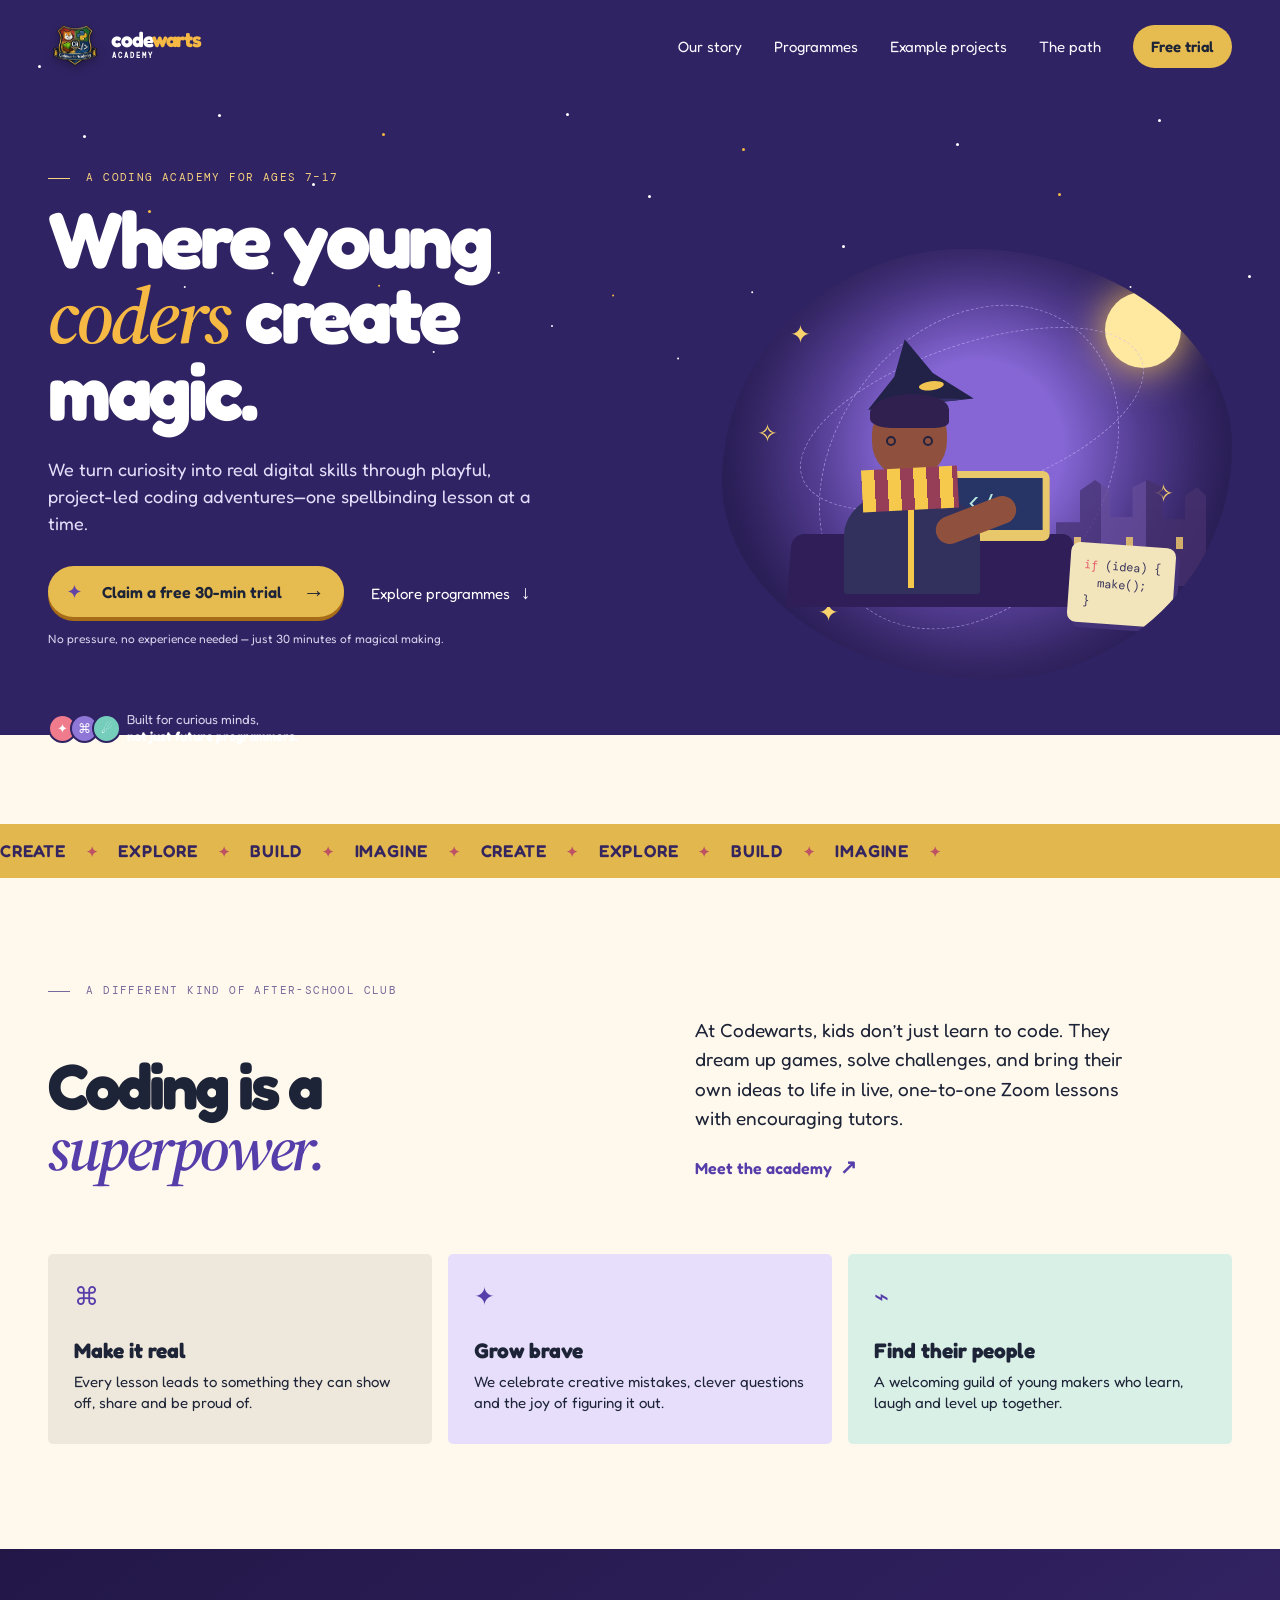
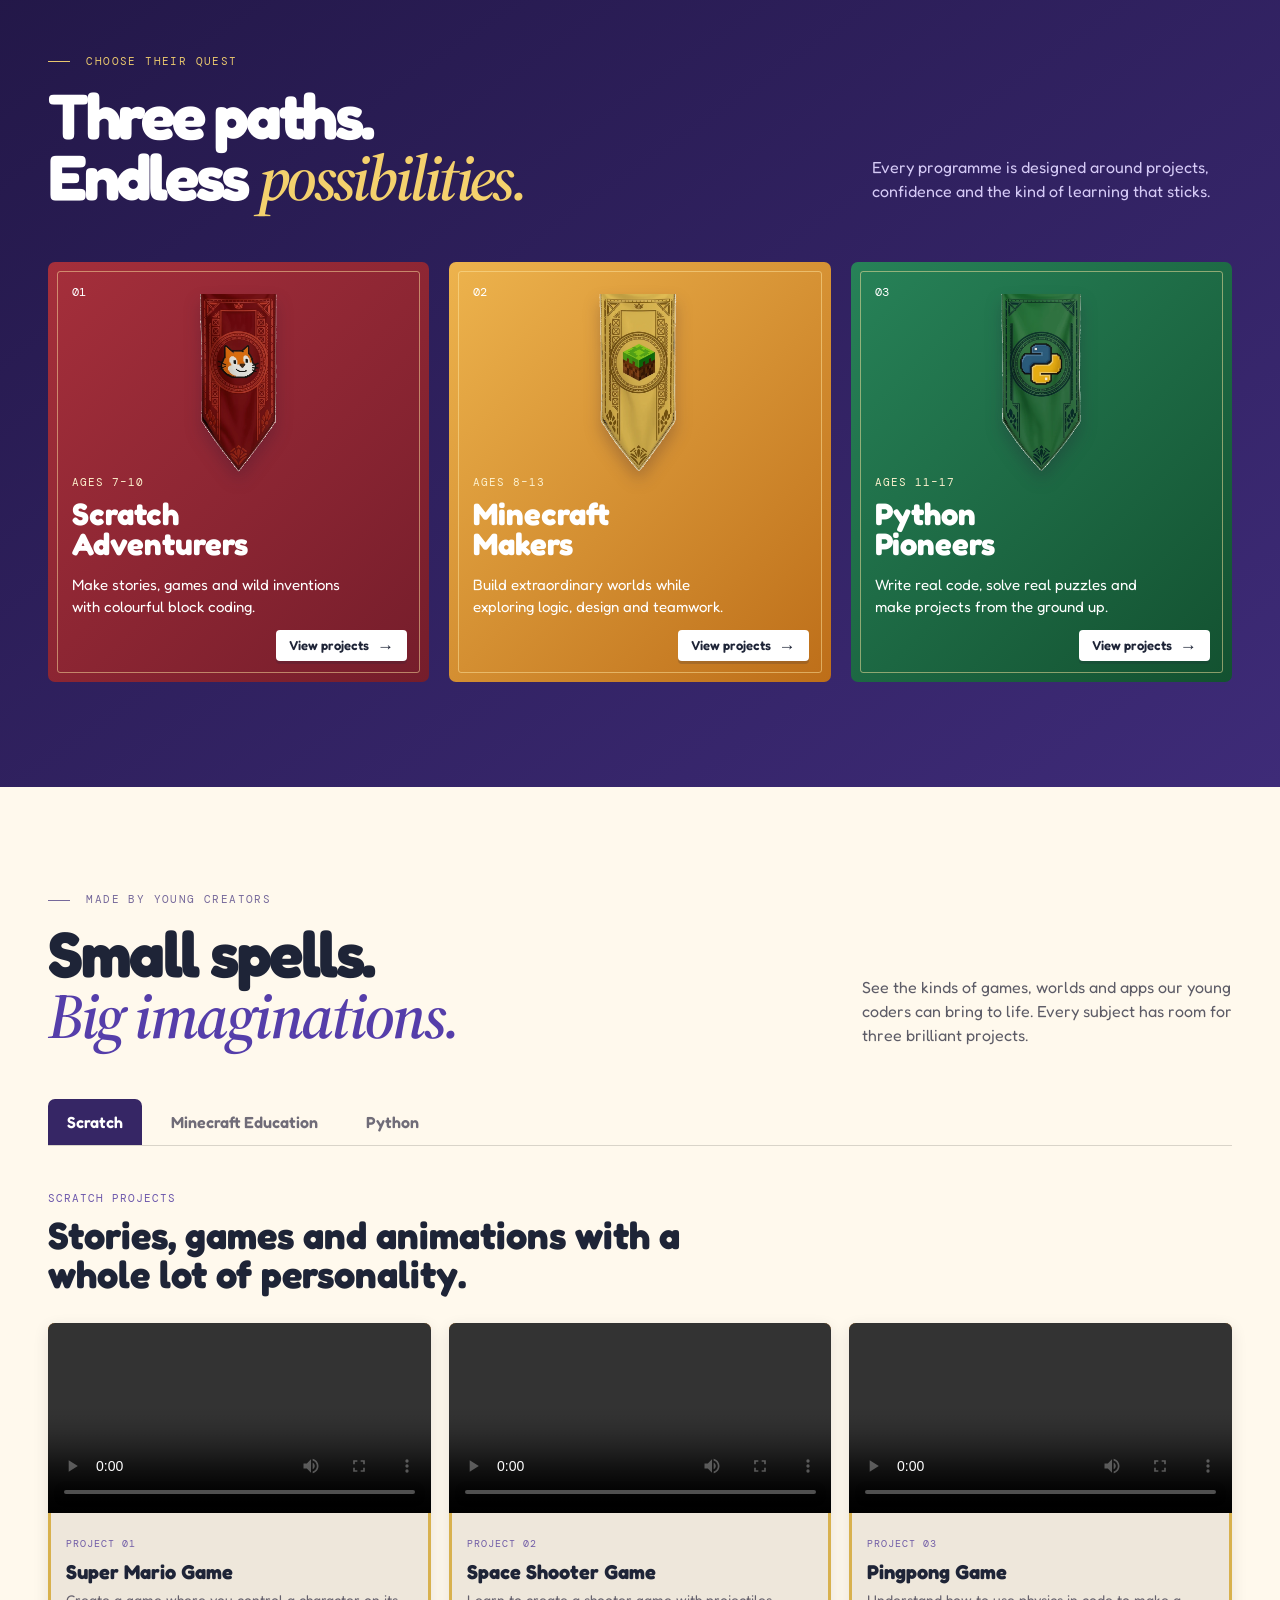
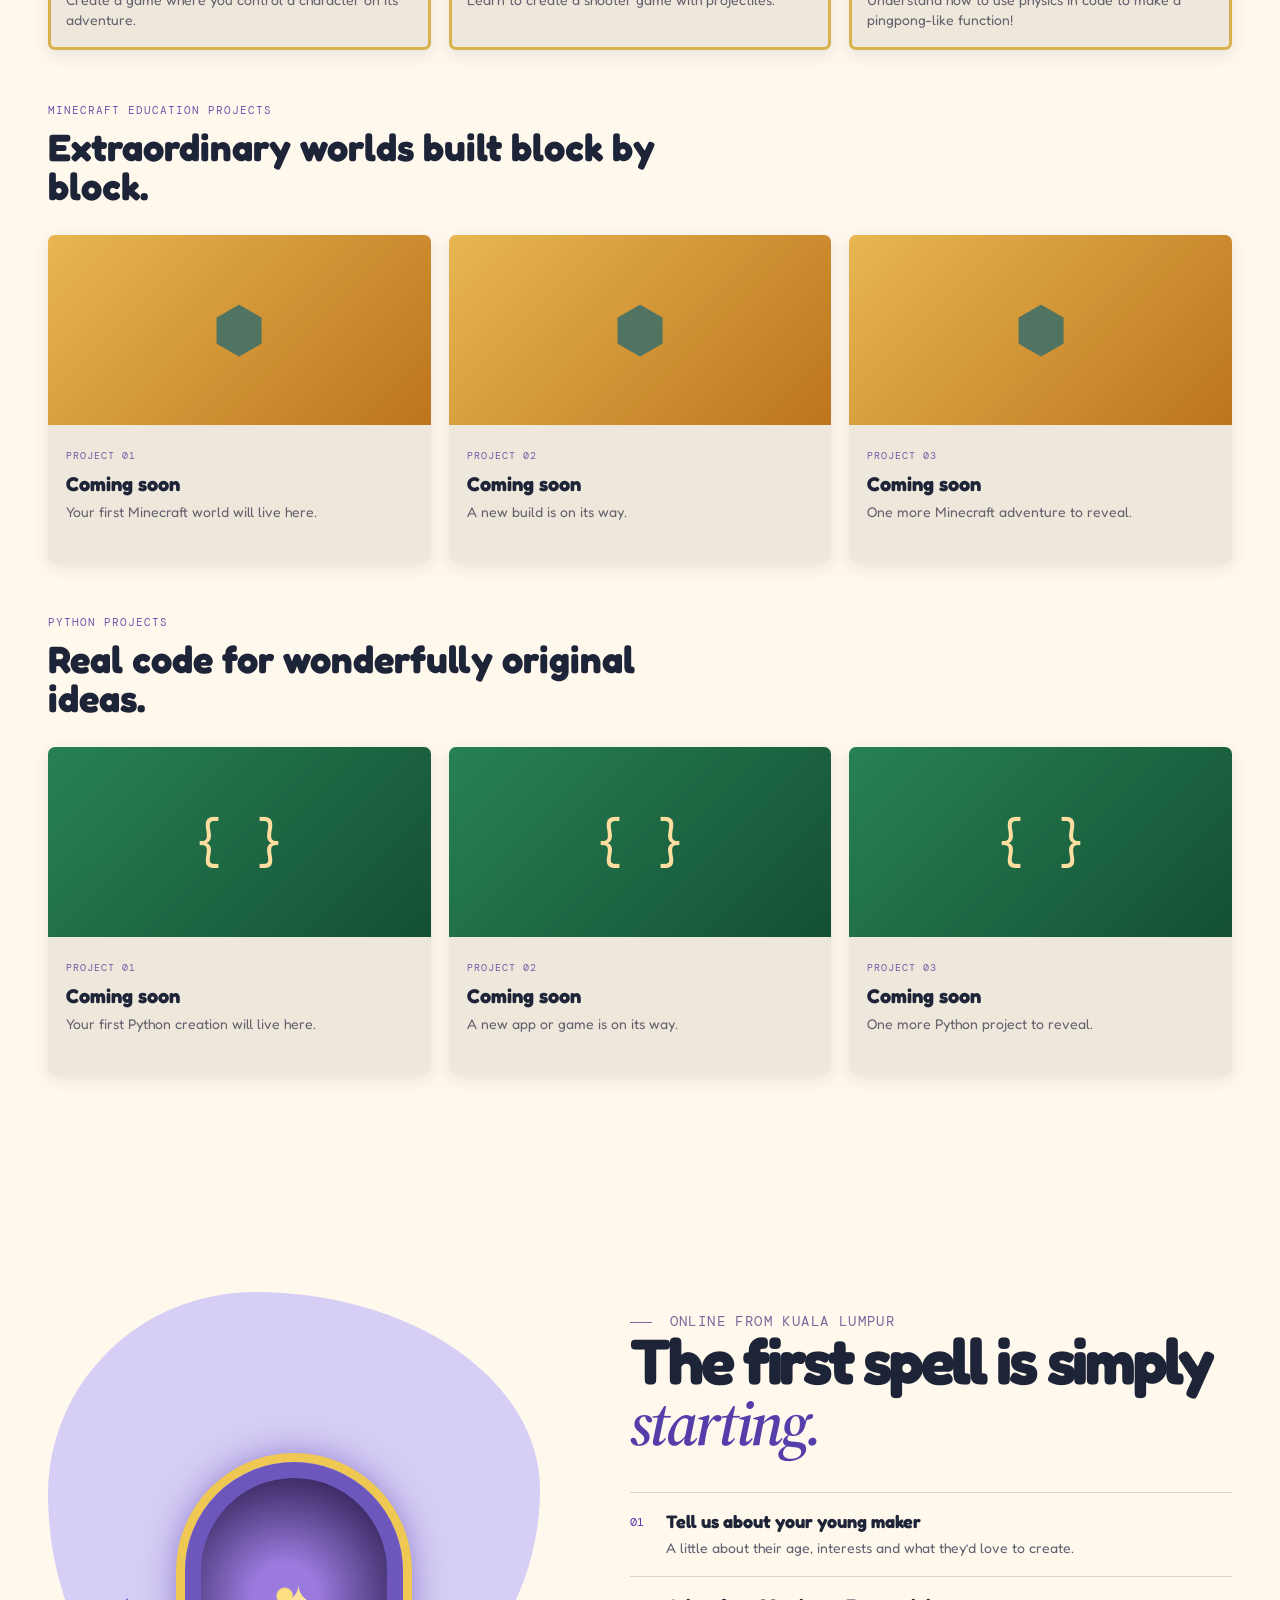
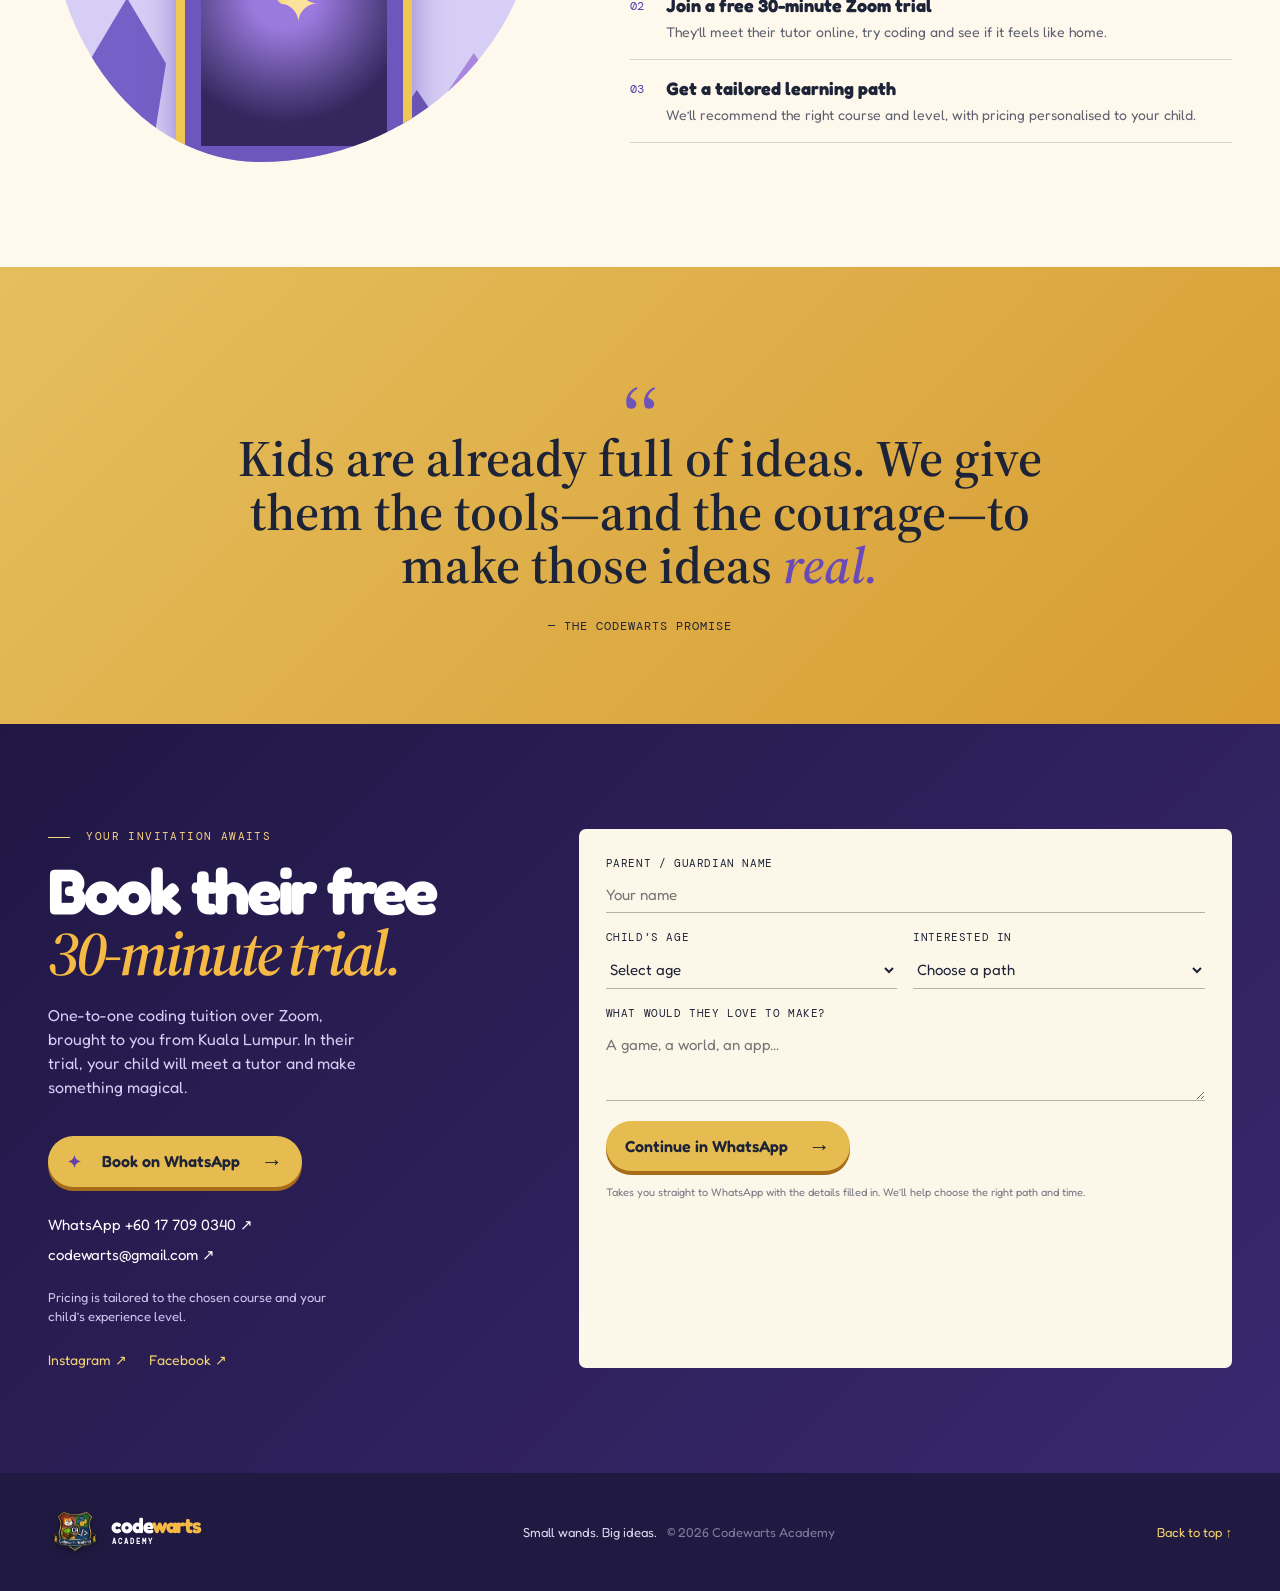
==== index.html @ 817276f9 "Make trial booking WhatsApp-first" ====
<!doctype html>
<html lang="en">
<head>
  <meta charset="UTF-8" />
  <meta name="viewport" content="width=device-width, initial-scale=1.0" />
  <meta name="description" content="Codewarts Academy makes coding magical for young creators aged 7–17." />
  <title>Codewarts Academy | Where young coders create magic</title>
  <link rel="preconnect" href="https://fonts.googleapis.com" />
  <link rel="preconnect" href="https://fonts.gstatic.com" crossorigin />
  <link href="https://fonts.googleapis.com/css2?family=DM+Mono:wght@400;500&family=Fredoka:wght@500;600;700&family=Source+Serif+4:opsz,wght@8..60,600;8..60,700&display=swap" rel="stylesheet" />
  <link rel="stylesheet" href="styles.css" />
  <link rel="stylesheet" href="trial-cta.css" />
  <link rel="stylesheet" href="academy-theme.css" />
  <link rel="stylesheet" href="banner-update.css" />
  <link rel="stylesheet" href="projects.css" />
  <link rel="stylesheet" href="project-gallery.css" />
</head>
<body>
  <div class="stars" aria-hidden="true"></div>
  <header class="site-header">
    <a class="brand crest-brand" href="#top" aria-label="Codewarts Academy home"><img src="assets/codewarts-crest.png" alt="Codewarts Academy crest" /><span>code<span>warts</span><small>ACADEMY</small></span></a>
    <button class="menu-toggle" aria-expanded="false" aria-controls="main-nav"><span></span><span></span><span></span><span class="sr-only">Open menu</span></button>
    <nav id="main-nav"><a href="#about">Our story</a><a href="#programmes">Programmes</a><a href="#projects">Example projects</a><a href="#path">The path</a><a class="nav-cta" href="https://wa.me/60177090340?text=Hi%20Codewarts%20Academy!%20I%E2%80%99d%20like%20to%20book%20a%20free%2030-minute%20trial%20for%20my%20child.%0A%0ATheir%20age%3A%20__%0ATheir%20interests%3A%20__" target="_blank" rel="noreferrer">Free trial</a></nav>
  </header>

  <main id="top">
    <section class="hero">
      <div class="hero-copy">
        <p class="eyebrow"><i></i> A coding academy for ages 7–17</p>
        <h1>Where young<br /><em>coders</em> create magic.</h1>
        <p class="hero-text">We turn curiosity into real digital skills through playful, project-led coding adventures—one spellbinding lesson at a time.</p>
        <div class="hero-actions"><a class="button primary spell-cta" href="https://wa.me/60177090340?text=Hi%20Codewarts%20Academy!%20I%E2%80%99d%20like%20to%20book%20a%20free%2030-minute%20trial%20for%20my%20child.%0A%0ATheir%20age%3A%20__%0ATheir%20interests%3A%20__" target="_blank" rel="noreferrer"><span class="spell-spark">✦</span> Claim a free 30-min trial <b>→</b></a><a class="text-link" href="#programmes">Explore programmes <span>↓</span></a></div>
        <p class="trial-note">No pressure, no experience needed — just 30 minutes of magical making.</p>
        <div class="trust-row"><div class="mini-avatars"><span>✦</span><span>⌘</span><span>☄</span></div><p>Built for curious minds,<br /><strong>not just future programmers.</strong></p></div>
      </div>
      <div class="hero-art" aria-label="A young wizard coder at a magical computer" role="img">
        <div class="moon"></div><div class="orbit orbit-one"></div><div class="orbit orbit-two"></div>
        <div class="spark s1">✦</div><div class="spark s2">✧</div><div class="spark s3">✦</div><div class="spark s4">✧</div>
        <div class="castle"><span></span><span></span><span></span></div>
        <div class="desk"><div class="laptop"><div>&lt;/&gt;</div></div><div class="wand"></div></div>
        <div class="student"><div class="hat"><i></i></div><div class="head"><i></i><b></b></div><div class="scarf"></div><div class="body"><span></span></div><div class="arm"></div></div>
        <div class="code-bubble"><span>if</span> (idea) {<br />&nbsp;&nbsp;make();<br />}</div>
      </div>
    </section>

    <section class="ticker" aria-label="Teaching focus"><div>CREATE <b>✦</b> EXPLORE <b>✦</b> BUILD <b>✦</b> IMAGINE <b>✦</b> CREATE <b>✦</b> EXPLORE <b>✦</b> BUILD <b>✦</b> IMAGINE <b>✦</b></div></section>

    <section id="about" class="intro section">
      <p class="eyebrow dark"><i></i> A different kind of after-school club</p>
      <div class="intro-grid"><h2>Coding is a<br /><em>superpower.</em></h2><div><p>At Codewarts, kids don’t just learn to code. They dream up games, solve challenges, and bring their own ideas to life in live, one-to-one Zoom lessons with encouraging tutors.</p><a class="arrow-link" href="#contact">Meet the academy <span>↗</span></a></div></div>
      <div class="value-cards"><article><span class="card-icon">⌘</span><h3>Make it real</h3><p>Every lesson leads to something they can show off, share and be proud of.</p></article><article><span class="card-icon">✦</span><h3>Grow brave</h3><p>We celebrate creative mistakes, clever questions and the joy of figuring it out.</p></article><article><span class="card-icon">⌁</span><h3>Find their people</h3><p>A welcoming guild of young makers who learn, laugh and level up together.</p></article></div>
    </section>

    <section id="programmes" class="programmes section">
      <div class="section-heading"><div><p class="eyebrow"><i></i> Choose their quest</p><h2>Three paths.<br />Endless <em>possibilities.</em></h2></div><p>Every programme is designed around projects, confidence and the kind of learning that sticks.</p></div>
      <div class="programme-grid">
        <article class="programme scratch"><div class="programme-no">01</div><img class="lesson-banner" src="assets/scratch-banner.png" alt="Scratch course banner" /><p class="tag">Ages 7–10</p><h3>Scratch<br />Adventurers</h3><p>Make stories, games and wild inventions with colourful block coding.</p><a href="#projects" class="project-link" data-project-tab="scratch" aria-label="View Scratch projects">View projects <span>→</span></a></article>
        <article class="programme minecraft"><div class="programme-no">02</div><img class="lesson-banner" src="assets/minecraft-banner.png" alt="Minecraft Education course banner" /><p class="tag">Ages 8–13</p><h3>Minecraft<br />Makers</h3><p>Build extraordinary worlds while exploring logic, design and teamwork.</p><a href="#projects" class="project-link" data-project-tab="minecraft" aria-label="View Minecraft Education projects">View projects <span>→</span></a></article>
        <article class="programme python"><div class="programme-no">03</div><img class="lesson-banner" src="assets/python-banner.png" alt="Python course banner" /><p class="tag">Ages 11–17</p><h3>Python<br />Pioneers</h3><p>Write real code, solve real puzzles and make projects from the ground up.</p><a href="#projects" class="project-link" data-project-tab="python" aria-label="View Python projects">View projects <span>→</span></a></article>
      </div>
    </section>

    <section id="projects" class="projects section"><div class="projects-heading"><div><p class="eyebrow dark"><i></i> Made by young creators</p><h2>Small spells.<br /><em>Big imaginations.</em></h2></div><p>See the kinds of games, worlds and apps our young coders can bring to life. Every subject has room for three brilliant projects.</p></div><div class="project-tabs" role="tablist" aria-label="Example projects"><button class="project-tab active" role="tab" aria-selected="true" aria-controls="scratch-projects" id="tab-scratch" data-tab="scratch">Scratch</button><button class="project-tab" role="tab" aria-selected="false" aria-controls="minecraft-projects" id="tab-minecraft" data-tab="minecraft">Minecraft Education</button><button class="project-tab" role="tab" aria-selected="false" aria-controls="python-projects" id="tab-python" data-tab="python">Python</button></div><div class="project-panel active" id="scratch-projects" role="tabpanel" aria-labelledby="tab-scratch" data-panel="scratch"><div class="project-copy"><p class="tag">Scratch projects</p><h3>Stories, games and animations with a whole lot of personality.</h3></div><div class="project-grid"><article class="project-card featured scratch-project"><div class="project-media"><video controls preload="metadata" aria-label="Super Mario Scratch game"><source src="assets/scratch-super-mario.mp4" type="video/mp4" />Your browser does not support this video.</video></div><div class="project-info"><span>Project 01</span><h4>Super Mario Game</h4><p>A Scratch game built by a young Codewarts creator.</p></div></article><article class="project-card scratch-project empty-project"><div class="project-empty"><span>✦</span></div><div class="project-info"><span>Project 02</span><h4>Coming soon</h4><p>Your next Scratch creation will live here.</p></div></article><article class="project-card scratch-project empty-project"><div class="project-empty"><span>✦</span></div><div class="project-info"><span>Project 03</span><h4>Coming soon</h4><p>One more magical Scratch project to reveal.</p></div></article></div></div><div class="project-panel" id="minecraft-projects" role="tabpanel" aria-labelledby="tab-minecraft" data-panel="minecraft" hidden><div class="project-copy"><p class="tag">Minecraft Education projects</p><h3>Extraordinary worlds built block by block.</h3></div><div class="project-grid"><article class="project-card minecraft-project empty-project"><div class="project-empty"><span>⬢</span></div><div class="project-info"><span>Project 01</span><h4>Coming soon</h4><p>Your first Minecraft world will live here.</p></div></article><article class="project-card minecraft-project empty-project"><div class="project-empty"><span>⬢</span></div><div class="project-info"><span>Project 02</span><h4>Coming soon</h4><p>A new build is on its way.</p></div></article><article class="project-card minecraft-project empty-project"><div class="project-empty"><span>⬢</span></div><div class="project-info"><span>Project 03</span><h4>Coming soon</h4><p>One more Minecraft adventure to reveal.</p></div></article></div></div><div class="project-panel" id="python-projects" role="tabpanel" aria-labelledby="tab-python" data-panel="python" hidden><div class="project-copy"><p class="tag">Python projects</p><h3>Real code for wonderfully original ideas.</h3></div><div class="project-grid"><article class="project-card python-project empty-project"><div class="project-empty"><span>{ }</span></div><div class="project-info"><span>Project 01</span><h4>Coming soon</h4><p>Your first Python creation will live here.</p></div></article><article class="project-card python-project empty-project"><div class="project-empty"><span>{ }</span></div><div class="project-info"><span>Project 02</span><h4>Coming soon</h4><p>A new app or game is on its way.</p></div></article><article class="project-card python-project empty-project"><div class="project-empty"><span>{ }</span></div><div class="project-info"><span>Project 03</span><h4>Coming soon</h4><p>One more Python project to reveal.</p></div></article></div></div></section>

    <section id="path" class="path section"><div class="path-art"><div class="crystal c1"></div><div class="crystal c2"></div><div class="crystal c3"></div><div class="portal"><span>✦</span></div></div><div class="path-copy"><p class="eyebrow dark"><i></i> Online from Kuala Lumpur</p><h2>The first spell is simply <em>starting.</em></h2><ol><li><span>01</span><div><h3>Tell us about your young maker</h3><p>A little about their age, interests and what they’d love to create.</p></div></li><li><span>02</span><div><h3>Join a free 30-minute Zoom trial</h3><p>They’ll meet their tutor online, try coding and see if it feels like home.</p></div></li><li><span>03</span><div><h3>Get a tailored learning path</h3><p>We’ll recommend the right course and level, with pricing personalised to your child.</p></div></li></ol></div></section>

    <section class="quote section"><div class="quote-mark">“</div><blockquote>Kids are already full of ideas. We give them the tools—and the courage—to make those ideas <em>real.</em></blockquote><p>— The Codewarts promise</p></section>

    <section id="contact" class="contact section"><div class="contact-copy"><p class="eyebrow"><i></i> Your invitation awaits</p><h2>Book their free<br /><em>30-minute trial.</em></h2><p>One-to-one coding tuition over Zoom, brought to you from Kuala Lumpur. In their trial, your child will meet a tutor and make something magical.</p><a class="button primary spell-cta contact-cta" href="https://wa.me/60177090340?text=Hi%20Codewarts%20Academy!%20I%E2%80%99d%20like%20to%20book%20a%20free%2030-minute%20trial%20for%20my%20child.%0A%0ATheir%20age%3A%20__%0ATheir%20interests%3A%20__" target="_blank" rel="noreferrer"><span class="spell-spark">✦</span> Book on WhatsApp <b>→</b></a><div class="contact-details"><a href="https://wa.me/60177090340" target="_blank" rel="noreferrer">WhatsApp +60 17 709 0340 ↗</a><a href="mailto:codewarts@gmail.com">codewarts@gmail.com ↗</a></div><p class="price-note">Pricing is tailored to the chosen course and your child’s experience level.</p><div class="socials"><a href="https://www.instagram.com/codewartsacademy/" target="_blank" rel="noreferrer">Instagram ↗</a><a href="https://www.facebook.com/profile.php?id=61567592094323" target="_blank" rel="noreferrer">Facebook ↗</a></div></div><form class="contact-form" id="trial-booking-form"><label>Parent / guardian name<input required type="text" name="name" placeholder="Your name" /></label><div class="split"><label>Child's age<select required name="age"><option value="" disabled selected>Select age</option><option>7–10</option><option>11–13</option><option>14–17</option></select></label><label>Interested in<select name="programme"><option value="">Choose a path</option><option>Scratch</option><option>Minecraft Education</option><option>Python</option><option>Not sure yet</option></select></label></div><label>What would they love to make?<textarea name="message" rows="3" placeholder="A game, a world, an app…"></textarea></label><button class="button primary" type="submit">Continue in WhatsApp <b>→</b></button><p class="form-note">Takes you straight to WhatsApp with the details filled in. We’ll help choose the right path and time.</p></form></section>
  </main>
  <a class="mobile-trial-cta" href="https://wa.me/60177090340?text=Hi%20Codewarts%20Academy!%20I%E2%80%99d%20like%20to%20book%20a%20free%2030-minute%20trial%20for%20my%20child.%0A%0ATheir%20age%3A%20__%0ATheir%20interests%3A%20__" target="_blank" rel="noreferrer">✦ Book a free trial</a>
  <footer><a class="brand crest-brand" href="#top"><img src="assets/codewarts-crest.png" alt="Codewarts Academy crest" /><span>code<span>warts</span><small>ACADEMY</small></span></a><p>Small wands. Big ideas. <span>© 2026 Codewarts Academy</span></p><a href="#top">Back to top ↑</a></footer>
  <script src="script.js"></script>
</body>
</html>
---- styles.css ----
:root{--ink:#1e2437;--cream:#fff9ed;--purple:#553eaa;--violet:#7b5ed4;--gold:#f6b943;--pink:#f37989;--mint:#9fdfcf;--line:#d9d4c9}*{box-sizing:border-box}html{scroll-behavior:smooth}body{margin:0;background:var(--cream);color:var(--ink);font-family:Fredoka,Arial,sans-serif}.stars{position:absolute;z-index:-1;inset:0 0 auto;height:735px;background:#302363;overflow:hidden}.stars:before,.stars:after{content:"";position:absolute;width:3px;height:3px;background:#fff;border-radius:50%;box-shadow:45px 70px #fff,110px 145px #f6b943,180px 49px #fff,274px 118px #fff,344px 68px #f6b943,428px 170px #fff,528px 48px #fff,610px 130px #fff,704px 83px #f6b943,804px 180px #fff,918px 78px #fff,1020px 128px #f6b943,1120px 54px #fff,1210px 210px #fff,1320px 90px #fff,1400px 147px #f6b943,1500px 70px #fff}.stars:before{left:3%;top:65px}.stars:after{left:12%;top:240px;transform:scale(.65)}.site-header{height:92px;max-width:1240px;margin:auto;padding:19px 28px;display:flex;align-items:center;justify-content:space-between;color:#fff;position:relative;z-index:5}.brand{display:flex;align-items:center;gap:10px;text-decoration:none;color:inherit;font-size:23px;font-weight:700;line-height:.7;letter-spacing:-1.1px}.brand>span:last-child>span{color:var(--gold)}.brand small{font-family:"DM Mono",monospace;font-size:7px;letter-spacing:2px;display:block;margin:6px 0 0 1px}.brand-mark{font-family:"Source Serif 4",serif;font-size:25px;font-weight:700;width:37px;height:37px;display:grid;place-items:center;border:2px solid currentColor;border-radius:50%;position:relative}.brand-mark:after{content:"";position:absolute;inset:3px;border:1px solid var(--gold);border-radius:50%}nav{display:flex;gap:32px;align-items:center}nav a{color:#fbf9ff;text-decoration:none;font-size:15px}nav .nav-cta{background:var(--gold);color:var(--ink);padding:12px 18px;border-radius:100px;font-weight:600}.menu-toggle{display:none;background:none;border:0;color:#fff}.hero{min-height:605px;max-width:1240px;margin:auto;padding:78px 28px 66px;display:grid;grid-template-columns:1.02fr .98fr;align-items:center;color:#fff}.eyebrow{font-family:"DM Mono",monospace;text-transform:uppercase;letter-spacing:1.4px;font-size:11px;margin:0 0 18px;color:#f8d37e}.eyebrow i{display:inline-block;width:22px;height:1px;background:currentColor;vertical-align:middle;margin-right:8px}.hero h1,.intro h2,.section-heading h2,.path h2,.contact h2{font-size:clamp(48px,6.2vw,81px);line-height:.95;letter-spacing:-3.3px;margin:0}.hero h1 em,h2 em,blockquote em{font-family:"Source Serif 4",serif;font-weight:600;color:var(--gold)}.hero-text{font-size:18px;line-height:1.5;max-width:490px;color:#e4defa;margin:27px 0 29px}.hero-actions{display:flex;align-items:center;gap:27px}.button{border:0;text-decoration:none;display:inline-flex;align-items:center;gap:21px;font-family:inherit;font-size:16px;font-weight:600;padding:15px 19px;border-radius:100px;cursor:pointer}.button b{font-size:22px;line-height:0}.primary{background:var(--gold);color:var(--ink);box-shadow:0 4px 0 #ce8c20}.primary:hover{transform:translateY(-2px);box-shadow:0 6px 0 #ce8c20}.text-link{font-size:15px;color:#fff;text-decoration:none}.text-link span{font-size:19px;margin-left:7px}.trust-row{display:flex;align-items:center;gap:13px;margin-top:52px;font-size:13px;color:#d9d2ec;line-height:1.3}.trust-row strong{color:#fff}.mini-avatars{display:flex}.mini-avatars span{border:2px solid #302363;margin-right:-7px;width:29px;height:29px;border-radius:50%;display:grid;place-items:center;background:#ef7b8c;color:#fff;font-size:13px}.mini-avatars span:nth-child(2){background:#8f77d7}.mini-avatars span:nth-child(3){background:#75cdbc}.hero-art{height:430px;position:relative;max-width:510px;margin-left:auto;width:100%;overflow:hidden;border-radius:48% 52% 47% 53% / 54% 46% 54% 46%;background:radial-gradient(circle at 50% 46%,#8e72dc 0 25%,#684ead 45%,#38296f 70%);box-shadow:inset 0 0 70px #2c2058}.moon{position:absolute;right:51px;top:43px;width:76px;height:76px;border-radius:50%;background:#ffe8a0;box-shadow:0 0 40px #f8c85c}.orbit{position:absolute;border:1px dashed #ccb8fe;border-radius:50%;opacity:.55}.orbit-one{width:360px;height:150px;top:95px;left:70px;transform:rotate(-19deg)}.orbit-two{width:270px;height:350px;top:43px;left:112px;transform:rotate(36deg)}.spark{position:absolute;color:#f9d36c;font-size:25px}.s1{top:70px;left:68px}.s2{top:229px;right:58px}.s3{bottom:52px;left:96px}.s4{top:169px;left:35px}.castle{position:absolute;bottom:93px;right:26px;width:150px;height:106px;background:linear-gradient(90deg,#493579 30%,#654b98 30% 60%,#45306c 60%);clip-path:polygon(0 40%,16% 40%,16% 10%,26% 0,36% 10%,36% 35%,51% 35%,51% 7%,61% 0,71% 7%,71% 37%,86% 37%,86% 15%,94% 7%,100% 15%,100% 100%,0 100%);opacity:.8}.castle span{position:absolute;width:7px;height:12px;background:#f9d36c;top:57px}.castle span:nth-child(1){left:18px}.castle span:nth-child(2){left:70px}.castle span:nth-child(3){left:120px}.desk{position:absolute;bottom:72px;left:67px;width:282px;height:73px;background:#301e58;border-radius:12px 12px 0 0;transform:skewX(-5deg)}.laptop{position:absolute;right:27px;top:-63px;width:123px;height:70px;border:7px solid #e9c86b;border-bottom:11px solid #e9c86b;border-radius:7px;background:#263466;display:grid;place-items:center;transform:skewX(5deg)}.laptop div{font-family:"DM Mono";font-size:23px;color:#b9ebdf}.wand{position:absolute;width:80px;height:6px;border-radius:5px;background:linear-gradient(90deg,#bd8147,#f6c98c,#814a2e);left:49px;top:-17px;transform:rotate(-35deg)}.student{position:absolute;width:170px;height:260px;bottom:80px;left:102px}.hat{position:absolute;top:0;left:22px;width:125px;height:82px;background:#222148;clip-path:polygon(51% 0,70% 45%,100% 82%,15% 80%,39% 44%);transform:rotate(-7deg)}.hat:after{content:"";position:absolute;width:124px;height:22px;border-radius:50%;background:#343067;bottom:-2px;left:0}.hat i{position:absolute;width:25px;height:9px;border-radius:50%;background:#f1c351;right:28px;top:45px}.head{position:absolute;top:62px;left:48px;width:75px;height:77px;border-radius:43% 43% 48% 47%;background:#8f513e}.head:before{content:"";position:absolute;background:#302050;width:79px;height:34px;border-radius:60% 50% 20% 30%;top:-7px;left:-2px}.head i,.head b{position:absolute;width:10px;height:10px;border:2px solid #23223f;border-radius:50%;top:35px}.head i{left:14px}.head b{right:14px}.scarf{position:absolute;z-index:1;top:129px;left:38px;width:96px;height:42px;background:repeating-linear-gradient(90deg,#f6c84c 0 13px,#963e57 13px 26px);transform:rotate(-3deg)}.body{position:absolute;top:151px;left:20px;width:136px;height:104px;background:#32315d;border-radius:44% 46% 2px 2px}.body span{position:absolute;background:#f6c84c;width:6px;height:80px;left:64px;top:18px}.arm{position:absolute;z-index:2;width:84px;height:28px;background:#8f513e;border-radius:30px;right:-24px;top:167px;transform:rotate(-21deg)}.code-bubble{position:absolute;font-family:"DM Mono";font-size:12px;line-height:1.5;right:58px;bottom:54px;background:#f3e5bb;color:#39345c;padding:13px 14px;border-radius:9px;transform:rotate(4deg);box-shadow:4px 5px #443278}.code-bubble span{color:#e45d6f}.ticker{overflow:hidden;background:var(--gold);height:54px;display:flex;align-items:center;color:#35255f;white-space:nowrap;font-weight:600;letter-spacing:.8px}.ticker div{font-size:17px;word-spacing:15px;animation:move 24s linear infinite}.ticker b{font-size:14px;color:#bd5265}@keyframes move{to{transform:translateX(-30%)}}.section{padding:105px max(28px,calc((100% - 1184px)/2))}.intro{background:var(--cream)}.eyebrow.dark{color:#76699b}.intro-grid{display:grid;grid-template-columns:1fr 1fr;gap:110px;align-items:end}.intro h2,.section-heading h2,.path h2,.contact h2{font-size:clamp(44px,5vw,68px)}.intro h2 em,.section-heading h2 em,.path h2 em{color:var(--purple)}.intro-grid>div>p{font-size:19px;line-height:1.55;margin:0 0 22px;max-width:450px}.arrow-link{font-size:16px;color:var(--purple);text-decoration:none;font-weight:600}.arrow-link span{font-size:20px;margin-left:4px}.value-cards{display:grid;grid-template-columns:repeat(3,1fr);gap:16px;margin-top:75px}.value-cards article{background:#eee7db;padding:26px;min-height:190px;border-radius:5px}.value-cards article:nth-child(2){background:#e7defb}.value-cards article:nth-child(3){background:#d9f0e7}.card-icon{font-family:"DM Mono";font-size:25px;color:var(--purple)}.value-cards h3{font-size:21px;margin:25px 0 8px}.value-cards p{font-size:15px;line-height:1.45;margin:0}.programmes{background:#342465;color:#fff}.section-heading{display:flex;justify-content:space-between;align-items:end;gap:60px}.section-heading .eyebrow{color:#e9c76e}.section-heading h2 em{color:#f4d16d}.section-heading>p{max-width:360px;margin:0 0 5px;color:#d5caf6;line-height:1.5}.programme-grid{display:grid;grid-template-columns:repeat(3,1fr);gap:20px;margin-top:54px}.programme{position:relative;border-radius:7px;padding:22px 24px 25px;color:var(--ink);min-height:420px;overflow:hidden}.scratch{background:#f6c357}.minecraft{background:#9ddfce}.python{background:#f08493}.programme-no{font-family:"DM Mono";font-size:12px}.programme-visual{height:147px;position:relative;display:grid;place-items:center}.programme-visual>span{font-size:77px;color:#fff;text-shadow:3px 4px 0 rgba(45,38,88,.17);position:relative;z-index:1}.programme-visual i,.programme-visual b{position:absolute;display:block;border-radius:50%;border:2px dashed rgba(53,36,101,.38)}.programme-visual i{width:126px;height:126px}.programme-visual b{width:165px;height:68px;transform:rotate(-16deg)}.mine-v>span{color:#517b69;font-size:100px}.python-v>span{font-family:"DM Mono";font-size:65px;color:#ffecb8}.programme .tag{font-family:"DM Mono";font-size:11px;letter-spacing:1px;text-transform:uppercase;margin:6px 0 10px}.programme h3{font-size:31px;line-height:.95;margin:0 0 16px}.programme>p:not(.tag){font-size:15px;line-height:1.43;margin:0;max-width:280px}.programme a{position:absolute;bottom:22px;right:24px;width:36px;height:36px;border-radius:50%;background:var(--ink);color:#fff;display:grid;place-items:center;text-decoration:none;font-size:18px}.path{display:grid;grid-template-columns:.9fr 1.1fr;gap:90px;align-items:center}.path-art{height:470px;border-radius:42% 58% 57% 43% / 43% 42% 58% 57%;background:#d6cef4;position:relative;overflow:hidden}.portal{position:absolute;width:218px;height:300px;border:16px solid #6d57bd;border-radius:120px 120px 0 0;left:50%;bottom:0;transform:translateX(-50%);background:radial-gradient(circle at 45% 44%,#fbdf80 0 4%,#9b7ade 5% 18%,#59468c 50%,#36265d 70%);box-shadow:0 0 0 9px #efc753,0 0 40px #6a51bc}.portal span{position:absolute;font-size:51px;color:#fce29c;top:94px;left:76px}.crystal{position:absolute;bottom:0;background:#7460c6;clip-path:polygon(50% 0,100% 40%,80% 100%,20% 100%,0 40%)}.c1{height:164px;width:78px;left:40px}.c2{height:109px;width:59px;right:37px;background:#aa87dd}.c3{height:72px;width:39px;right:104px;background:#6a55b2}.path-copy ol{list-style:none;padding:0;margin:39px 0 0}.path-copy li{display:flex;gap:22px;padding:17px 0;border-top:1px solid var(--line)}.path-copy li:last-child{border-bottom:1px solid var(--line)}.path-copy li>span{font-family:"DM Mono";font-size:12px;color:var(--purple);padding-top:4px}.path-copy h3{margin:0 0 6px;font-size:18px}.path-copy p{font-size:14px;line-height:1.45;margin:0;color:#5f6170}.quote{text-align:center;background:#f6c357;padding-top:90px;padding-bottom:90px}.quote-mark{font-family:"Source Serif 4";font-size:98px;height:57px;color:#6e54ba}.quote blockquote{font-family:"Source Serif 4";font-size:clamp(31px,4vw,55px);line-height:1.05;max-width:870px;margin:18px auto 25px;font-weight:600}.quote blockquote em{color:#6a4ab8}.quote p{font-family:"DM Mono";font-size:12px;letter-spacing:1px;text-transform:uppercase;margin:0}.contact{background:#312462;color:#fff;display:grid;grid-template-columns:.8fr 1.2fr;gap:95px}.contact h2{margin-bottom:19px}.contact h2 em{color:var(--gold)}.contact-copy>p:not(.eyebrow){max-width:310px;line-height:1.5;color:#d7ccf4}.socials{display:flex;gap:22px;margin-top:42px}.socials a{font-size:14px;color:#f3d573;text-decoration:none}.contact-form{background:#fdf7e9;border-radius:7px;padding:27px;color:var(--ink)}label{display:block;font-family:"DM Mono";font-size:11px;letter-spacing:.6px;text-transform:uppercase;margin-bottom:17px}input,select,textarea{display:block;width:100%;margin-top:7px;border:0;border-bottom:1px solid #b6b1a7;padding:8px 0;background:transparent;font:15px Fredoka,Arial,sans-serif;color:var(--ink);outline:none;border-radius:0}textarea{resize:vertical}.split{display:grid;grid-template-columns:1fr 1fr;gap:16px}.contact-form .button{margin-top:3px}.form-note{font-size:11px;color:#777584;margin:14px 0 0}footer{color:#fff;background:#201a42;padding:32px max(28px,calc((100% - 1184px)/2));display:flex;justify-content:space-between;align-items:center}footer p{font-size:13px;margin:0;color:#ded8ef}footer p span{color:#82799d;margin-left:7px}footer>a:last-child{color:#f6d26d;text-decoration:none;font-size:13px}.sr-only{position:absolute;width:1px;height:1px;overflow:hidden;clip:rect(0,0,0,0)}
@media(max-width:760px){.stars{height:735px}.site-header{height:77px;padding:15px 20px}.menu-toggle{display:flex;width:31px;flex-direction:column;gap:5px}.menu-toggle span:not(.sr-only){height:2px;background:#fff;width:100%}nav{display:none;position:absolute;top:72px;right:20px;background:#33265f;padding:18px;border-radius:8px;flex-direction:column;align-items:stretch;gap:15px;box-shadow:0 12px 30px #20164c}nav.open{display:flex}.hero{padding:58px 25px 40px;display:block;min-height:650px}.hero h1{font-size:53px;letter-spacing:-2.5px}.hero-text{font-size:16px;margin:22px 0}.hero-art{height:300px;max-width:390px;margin:38px auto 0}.student{transform:scale(.78);transform-origin:bottom left;left:78px}.desk{left:30px;transform:scale(.82) skewX(-5deg);transform-origin:bottom left}.castle{transform:scale(.75);transform-origin:bottom right;right:10px}.code-bubble{right:20px;bottom:30px;transform:scale(.75)}.moon{right:26px;top:21px;transform:scale(.75)}.ticker{height:45px}.section{padding:68px 25px}.intro-grid,.path,.contact{grid-template-columns:1fr;gap:32px}.intro-grid>div>p{font-size:17px}.value-cards,.programme-grid{grid-template-columns:1fr}.value-cards{margin-top:42px}.value-cards article{min-height:150px}.section-heading{display:block}.section-heading>p{margin-top:20px}.programme-grid{margin-top:35px}.programme{min-height:345px}.programme-visual{height:111px}.path-art{height:330px;order:2}.path-copy{order:1}.contact{gap:35px}.contact-copy>p:not(.eyebrow){max-width:none}.contact-form{padding:21px}.hero-actions{gap:17px;flex-wrap:wrap}.trust-row{margin-top:27px}.quote{padding-top:58px;padding-bottom:58px}.split{grid-template-columns:1fr}footer{display:grid;gap:20px}.brand{font-size:20px}}
---- trial-cta.css ----
.trial-note{margin:14px 0 0;font-size:12px;color:#d9d2ec}.spell-cta{position:relative;overflow:hidden}.spell-cta:before{content:"";position:absolute;inset:-120% 35% auto -80%;height:280%;width:28%;background:rgba(255,255,255,.48);transform:rotate(24deg);transition:transform .5s ease}.spell-cta:hover:before{transform:translateX(550%) rotate(24deg)}.spell-spark{font-size:17px;color:#6343a5;display:inline-block;animation:twinkle 1.7s ease-in-out infinite}.contact-cta{margin-top:21px}.contact-details{margin-top:28px;display:grid;gap:11px}.contact-details a{color:#fff;text-decoration:none;font-size:15px}.price-note{font-size:13px!important;color:#cfc4ee!important;margin:24px 0 -18px}@keyframes twinkle{50%{transform:scale(1.45) rotate(20deg);color:#fff}}.mobile-trial-cta{display:none}@media(max-width:760px){body{padding-bottom:72px}.trial-note{font-size:11px}.contact-cta{margin-top:16px}.mobile-trial-cta{display:block;position:fixed;z-index:20;left:14px;right:14px;bottom:12px;padding:15px 18px;border-radius:12px;background:#e6bb50;color:#201744;text-align:center;font-weight:800;text-decoration:none;box-shadow:0 5px 18px rgba(0,0,0,.28)}}
---- academy-theme.css ----
:root{--hogwarts-red:#8e2430;--hogwarts-orange:#d68a22;--hogwarts-green:#197244;--hogwarts-purple:#302363;--hogwarts-gold:#e2b74e}.crest-brand{gap:9px}.crest-brand img{width:54px;height:54px;object-fit:contain;filter:drop-shadow(0 3px 4px rgba(0,0,0,.26))}.crest-brand .brand-mark{display:none}.lesson-banner{display:block;width:130px;height:166px;object-fit:contain;margin:-1px auto -2px;filter:drop-shadow(0 9px 8px rgba(36,18,48,.25));transition:transform .25s ease}.programme:hover .lesson-banner{transform:translateY(-5px) scale(1.03)}.programme.scratch{background:linear-gradient(135deg,#a52f3b,#751d2b);color:#fff}.programme.minecraft{background:linear-gradient(135deg,#edb34d,#bd6e19);color:#fff}.programme.python{background:linear-gradient(135deg,#278258,#135130);color:#fff}.programme.scratch .tag,.programme.minecraft .tag,.programme.python .tag{color:#fdf1ce}.programme.scratch a,.programme.minecraft a,.programme.python a{background:#fff;color:var(--ink)}.programme.scratch:before,.programme.minecraft:before,.programme.python:before{content:"";position:absolute;inset:9px;border:1px solid rgba(255,231,162,.5);border-radius:3px;pointer-events:none}.programme h3,.programme>p:not(.tag),.programme-no{position:relative;z-index:1}.programme a{z-index:2}.programmes{background:linear-gradient(145deg,#221747,#3e2b78)}.ticker{background:var(--hogwarts-gold)}.quote{background:linear-gradient(135deg,#e5bf5d,#d89c32)}.hero-art{background:radial-gradient(circle at 50% 46%,#8566d4 0 25%,#533d91 47%,#2a1e56 74%)}.contact{background:linear-gradient(135deg,#201744,#3a286f)}.primary{background:#e6bb50;box-shadow:0 4px 0 #a66c18}.primary:hover{box-shadow:0 6px 0 #a66c18}.nav-cta{background:#e6bb50!important}.crest-brand{font-size:21px}@media(max-width:760px){.crest-brand img{width:46px;height:46px}.lesson-banner{height:135px;width:108px}.programme{min-height:370px}}
---- banner-update.css ----
/* Original Codewarts banner collection, cropped into individual programme crests. */
.programme .lesson-banner{width:142px;height:180px;margin:-6px auto -5px;object-fit:contain}
.programme a{width:auto!important;height:auto!important;display:inline-flex!important;align-items:center;gap:8px;right:22px!important;bottom:21px!important;padding:9px 13px!important;border-radius:4px!important;font-size:13px!important;font-weight:600;line-height:1!important;white-space:nowrap;box-shadow:0 3px 0 rgba(30,36,55,.18)}
.programme a span{font-size:17px;line-height:.7}.programme a:hover{transform:translateY(-2px);box-shadow:0 5px 0 rgba(30,36,55,.18)}
@media(max-width:760px){.programme .lesson-banner{width:120px;height:152px}.programme a{right:20px!important}}
---- projects.css ----
.projects{background:#fff9ed}.projects-heading{display:flex;justify-content:space-between;align-items:end;gap:70px}.projects-heading h2{font-size:clamp(44px,5vw,68px);line-height:.95;letter-spacing:-2.5px;margin:0}.projects-heading h2 em{font-family:"Source Serif 4",serif;color:#553eaa}.projects-heading>p{max-width:370px;margin:0;line-height:1.5;color:#5d5c67}.project-tabs{display:flex;gap:10px;border-bottom:1px solid #d9d4c9;margin-top:52px}.project-tab{border:0;background:transparent;font:600 16px Fredoka,Arial,sans-serif;color:#706c78;padding:13px 19px;cursor:pointer;border-radius:7px 7px 0 0}.project-tab.active{background:#362665;color:#fff}.project-panel{padding:38px 0 8px;display:grid;grid-template-columns:.9fr 1.1fr;gap:76px;align-items:center}.project-placeholder{min-height:288px;border-radius:7px;display:flex;flex-direction:column;justify-content:center;align-items:center;text-align:center;border:1px dashed rgba(52,39,94,.43);padding:28px;position:relative;overflow:hidden}.project-placeholder:before,.project-placeholder:after{content:"✦";position:absolute;color:rgba(255,246,212,.72);font-size:24px}.project-placeholder:before{top:28px;left:38px}.project-placeholder:after{right:42px;bottom:30px}.project-placeholder span{font-family:"DM Mono",monospace;font-size:50px;line-height:1;color:#ffe3a0;margin-bottom:15px}.project-placeholder strong{font-size:24px;line-height:1.03;color:#fff}.project-placeholder p{color:#f8ebd3;margin:12px 0 0;font-size:14px}.scratch-place{background:linear-gradient(135deg,#a8323f,#701c2a)}.minecraft-place{background:linear-gradient(135deg,#e8b34f,#bb721c)}.minecraft-place span{color:#557b64}.python-place{background:linear-gradient(135deg,#278055,#155134)}.python-place span{font-size:44px}.project-copy .tag{font-family:"DM Mono",monospace;text-transform:uppercase;letter-spacing:1px;font-size:11px;color:#6d58ac}.project-copy h3{font-size:clamp(25px,3vw,38px);line-height:1.04;margin:11px 0 17px}.project-copy>p:not(.tag){max-width:485px;line-height:1.55;color:#5f5d68}.coming-soon{display:inline-block!important;background:#e8e0fc;color:#533e9f!important;border-radius:100px;padding:8px 12px;font-size:12px!important;margin-top:11px!important}@media(max-width:760px){.projects-heading,.project-panel{display:block}.projects-heading>p{margin-top:20px}.project-tabs{margin-top:33px;overflow-x:auto}.project-tab{white-space:nowrap;padding:12px 14px;font-size:14px}.project-panel{padding-top:26px}.project-placeholder{min-height:235px}.project-copy{margin-top:27px}}
---- project-gallery.css ----
.project-panel{display:block!important;padding:34px 0 8px!important}.project-copy h3{max-width:640px}.project-grid{display:grid;grid-template-columns:repeat(3,1fr);gap:18px;margin-top:28px}.project-card{overflow:hidden;border-radius:7px;background:#eee7db;box-shadow:0 5px 16px rgba(37,26,64,.11)}.project-media,.project-empty{height:190px;background:#6e202b;display:grid;place-items:center;overflow:hidden}.project-media video{width:100%;height:100%;object-fit:cover;display:block}.project-empty span{font-family:"DM Mono",monospace;color:#ffdea0;font-size:50px}.scratch-project .project-empty{background:linear-gradient(135deg,#9c2c38,#6c1c28)}.minecraft-project .project-empty{background:linear-gradient(135deg,#e8b650,#bc751d)}.minecraft-project .project-empty span{color:#507461;font-size:62px}.python-project .project-empty{background:linear-gradient(135deg,#278155,#145033)}.project-info{padding:18px 18px 20px;min-height:137px}.project-info span{font-family:"DM Mono",monospace;text-transform:uppercase;letter-spacing:1px;font-size:10px;color:#715da7}.project-info h4{font-size:20px;margin:9px 0 6px}.project-info p{font-size:14px;line-height:1.4;color:#65616d;margin:0}.featured{outline:3px solid #d8b14e;outline-offset:-3px}@media(max-width:760px){.project-grid{grid-template-columns:1fr}.project-media,.project-empty{height:210px}}
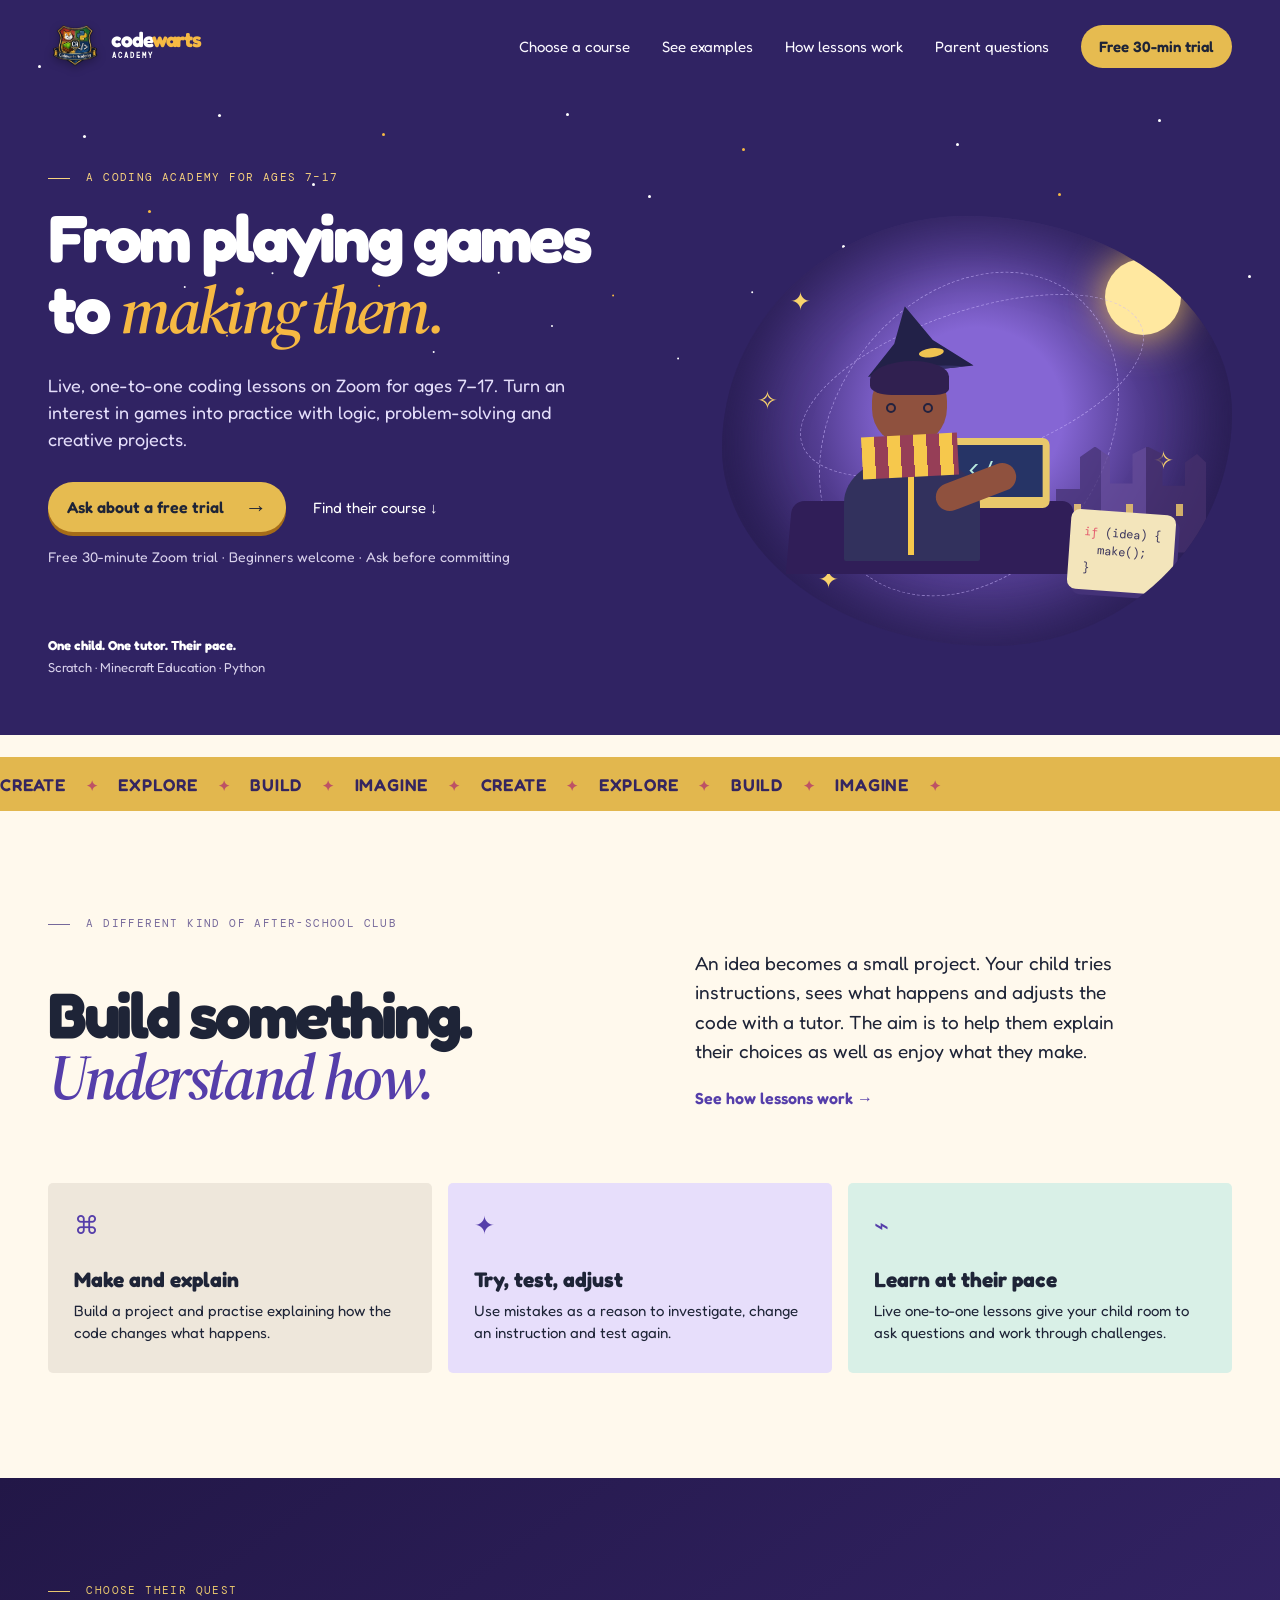
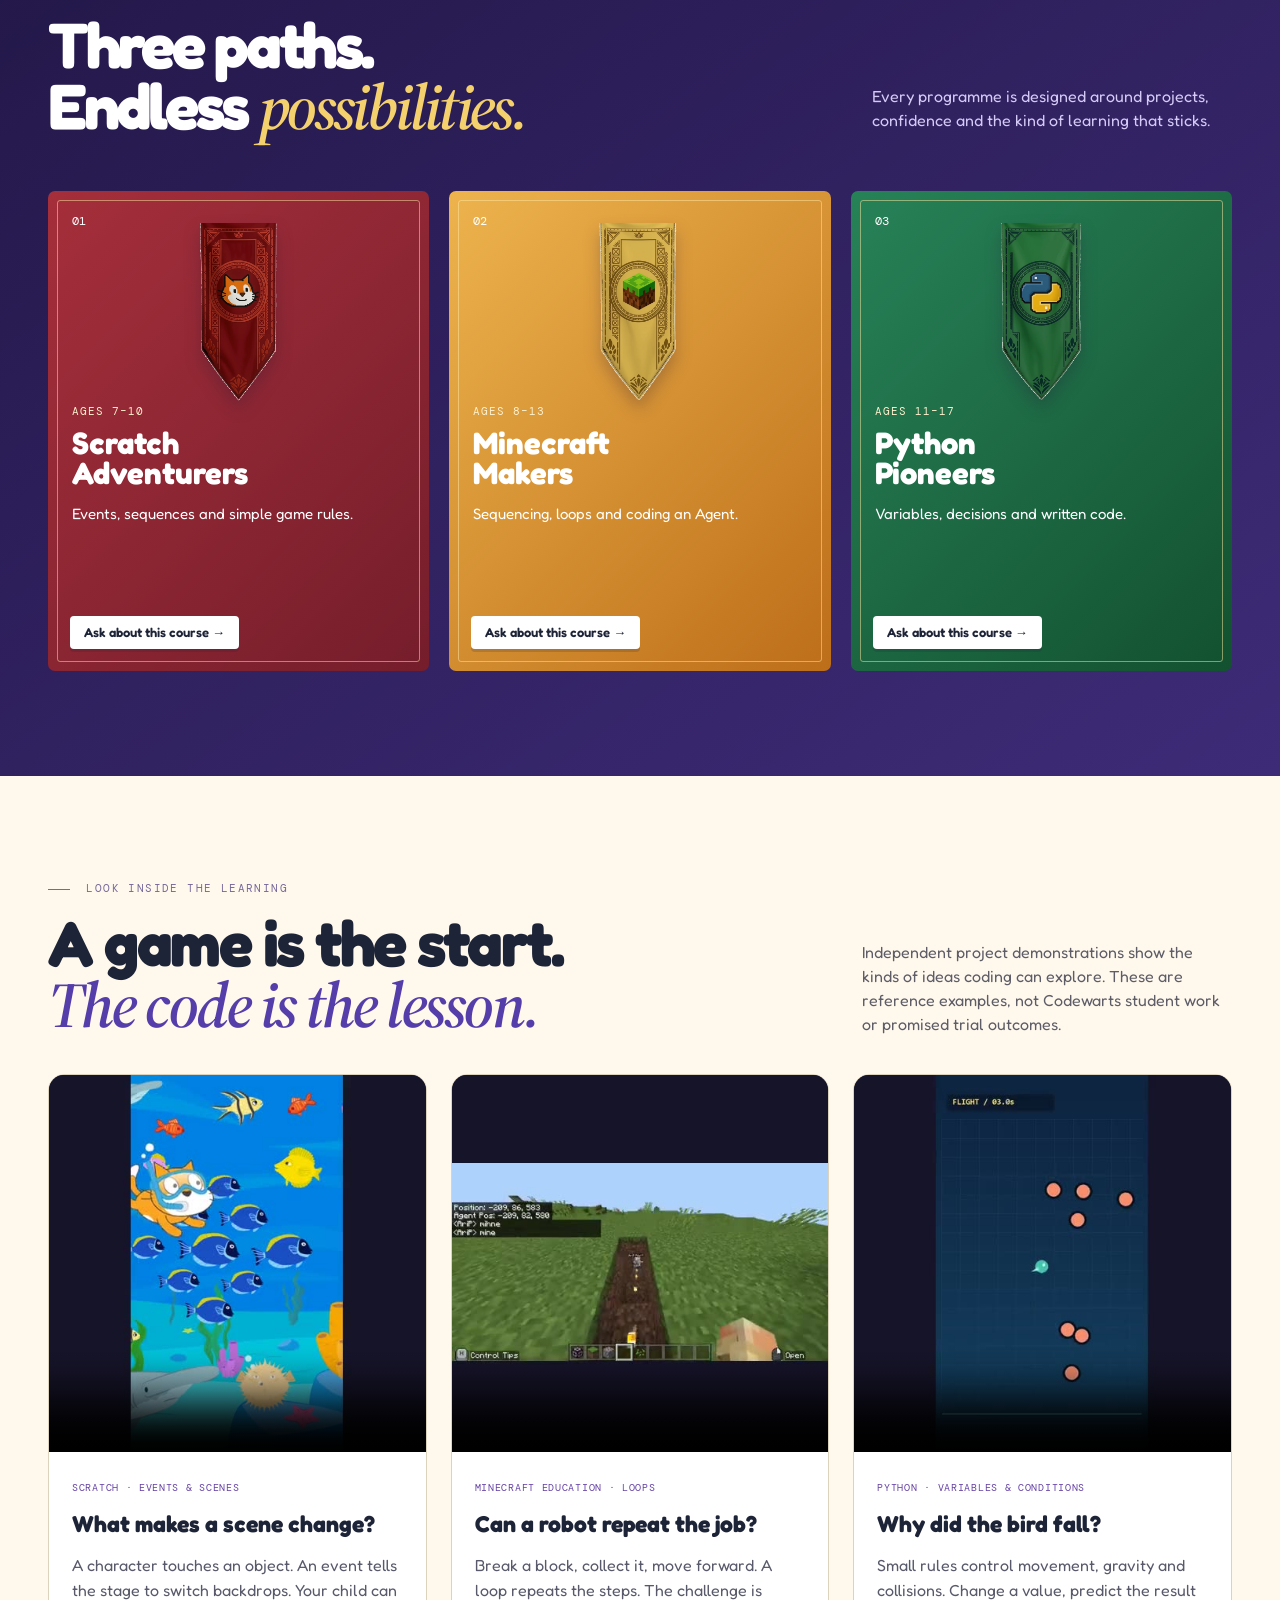
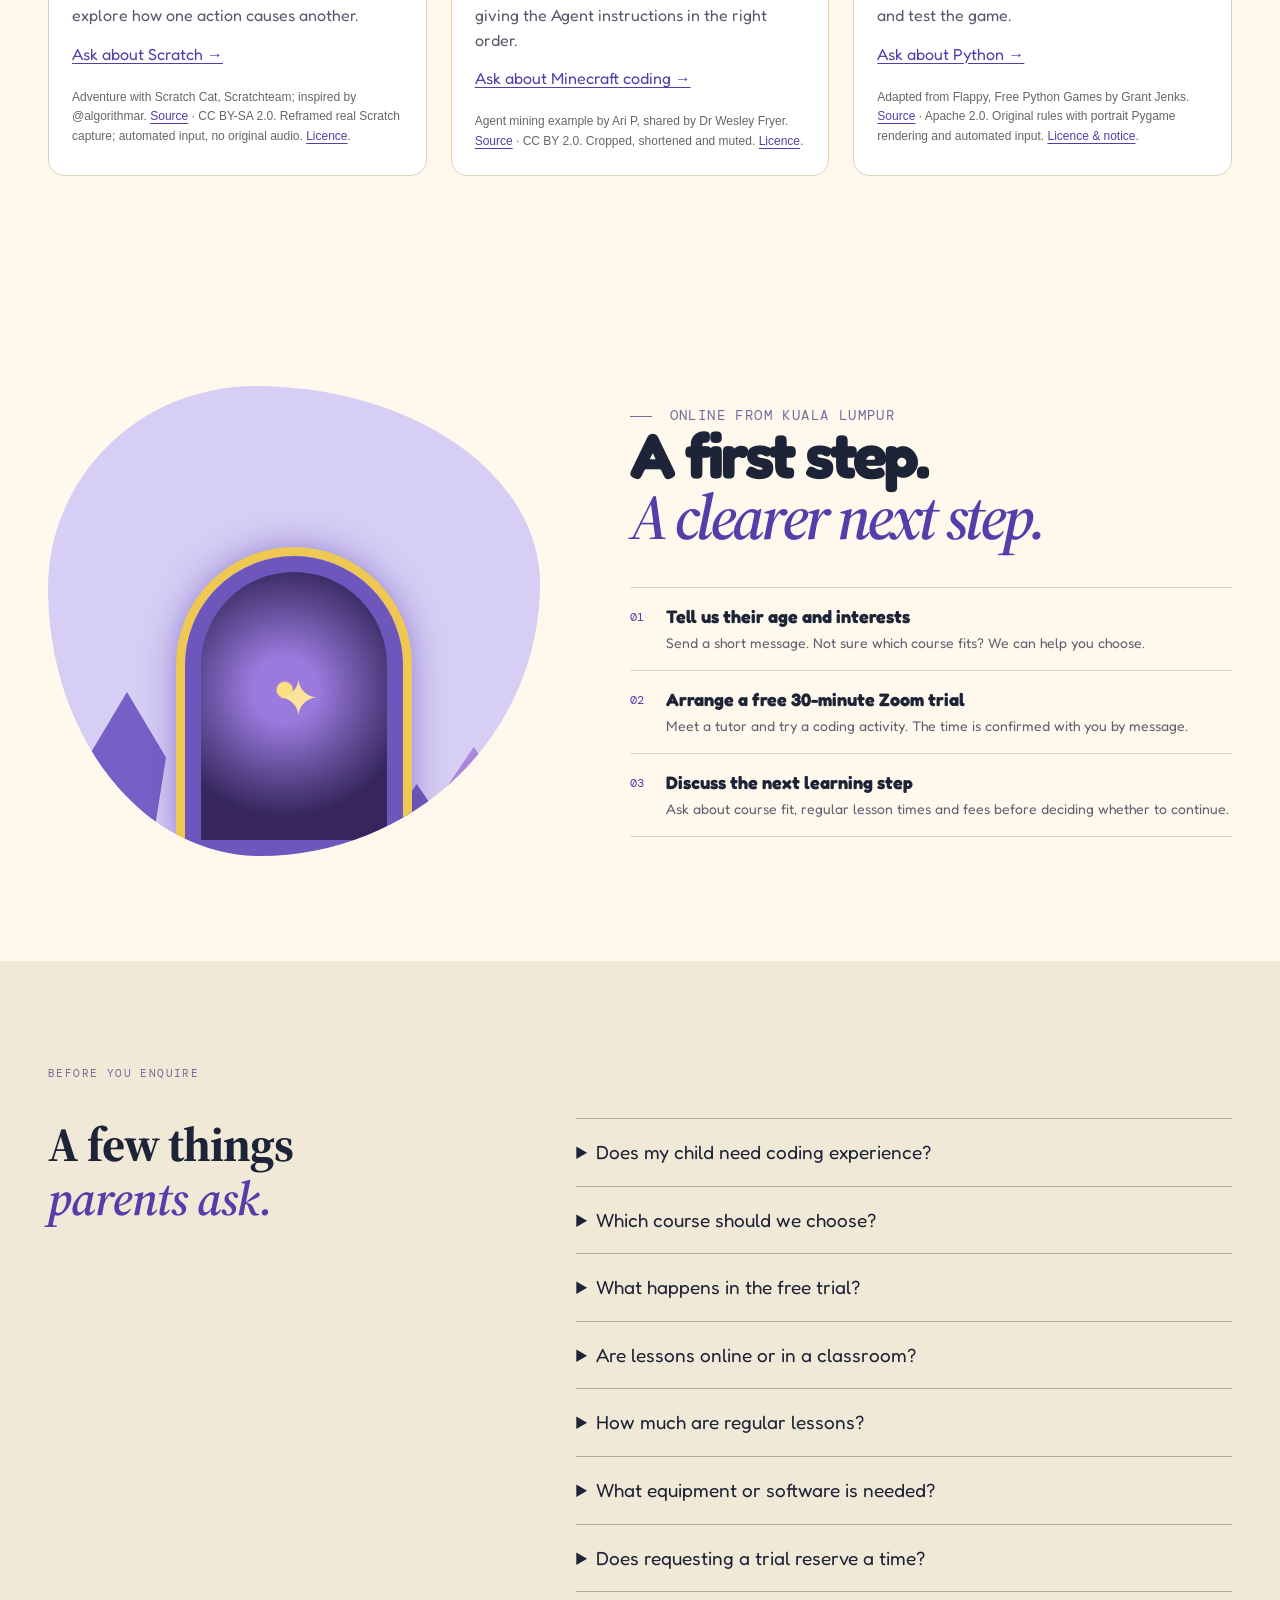
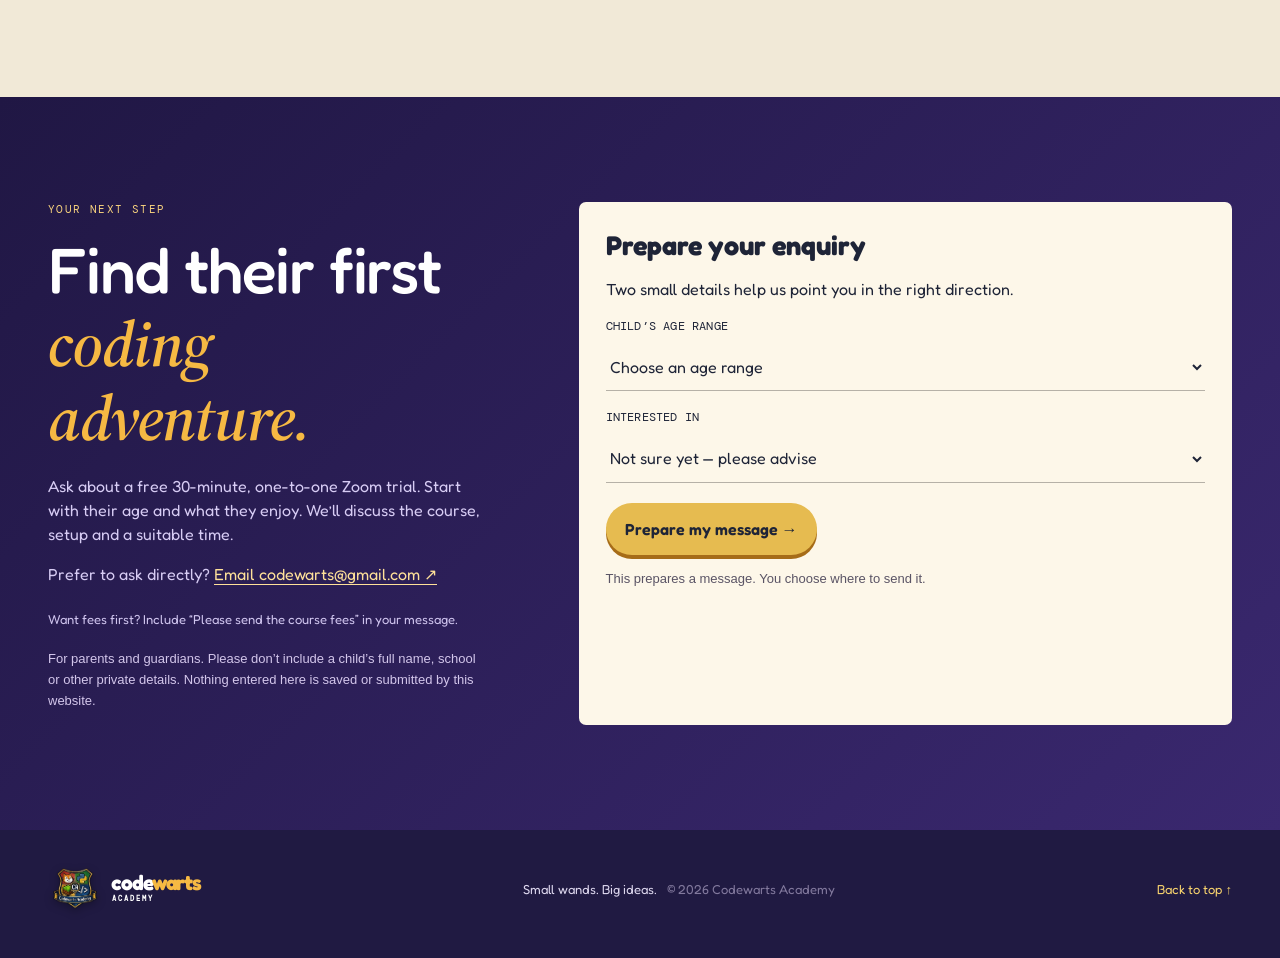
==== commit ca53e1f8: "Clarify trial offer and simplify parent enquiries" ====
--- a/index.html
+++ b/index.html
@@ -1,75 +1,70 @@
-<!doctype html>
+<!DOCTYPE html>
+
 <html lang="en">
 <head>
-  <meta charset="UTF-8" />
-  <meta name="viewport" content="width=device-width, initial-scale=1.0" />
-  <meta name="description" content="Codewarts Academy makes coding magical for young creators aged 7–17." />
-  <title>Codewarts Academy | Where young coders create magic</title>
-  <link rel="preconnect" href="https://fonts.googleapis.com" />
-  <link rel="preconnect" href="https://fonts.gstatic.com" crossorigin />
-  <link href="https://fonts.googleapis.com/css2?family=DM+Mono:wght@400;500&family=Fredoka:wght@500;600;700&family=Source+Serif+4:opsz,wght@8..60,600;8..60,700&display=swap" rel="stylesheet" />
-  <link rel="stylesheet" href="styles.css" />
-  <link rel="stylesheet" href="trial-cta.css" />
-  <link rel="stylesheet" href="academy-theme.css" />
-  <link rel="stylesheet" href="banner-update.css" />
-  <link rel="stylesheet" href="projects.css" />
-  <link rel="stylesheet" href="project-gallery.css" />
-</head>
-<body>
-  <div class="stars" aria-hidden="true"></div>
-  <header class="site-header">
-    <a class="brand crest-brand" href="#top" aria-label="Codewarts Academy home"><img src="assets/codewarts-crest.png" alt="Codewarts Academy crest" /><span>code<span>warts</span><small>ACADEMY</small></span></a>
-    <button class="menu-toggle" aria-expanded="false" aria-controls="main-nav"><span></span><span></span><span></span><span class="sr-only">Open menu</span></button>
-    <nav id="main-nav"><a href="#about">Our story</a><a href="#programmes">Programmes</a><a href="#projects">Example projects</a><a href="#path">The path</a><a class="nav-cta" href="https://wa.me/60177090340?text=Hi%20Codewarts%20Academy!%20I%E2%80%99d%20like%20to%20book%20a%20free%2030-minute%20trial%20for%20my%20child.%0A%0ATheir%20age%3A%20__%0ATheir%20interests%3A%20__" target="_blank" rel="noreferrer">Free trial</a></nav>
-  </header>
-
-  <main id="top">
-    <section class="hero">
-      <div class="hero-copy">
-        <p class="eyebrow"><i></i> A coding academy for ages 7–17</p>
-        <h1>Where young<br /><em>coders</em> create magic.</h1>
-        <p class="hero-text">We turn curiosity into real digital skills through playful, project-led coding adventures—one spellbinding lesson at a time.</p>
-        <div class="hero-actions"><a class="button primary spell-cta" href="https://wa.me/60177090340?text=Hi%20Codewarts%20Academy!%20I%E2%80%99d%20like%20to%20book%20a%20free%2030-minute%20trial%20for%20my%20child.%0A%0ATheir%20age%3A%20__%0ATheir%20interests%3A%20__" target="_blank" rel="noreferrer"><span class="spell-spark">✦</span> Claim a free 30-min trial <b>→</b></a><a class="text-link" href="#programmes">Explore programmes <span>↓</span></a></div>
-        <p class="trial-note">No pressure, no experience needed — just 30 minutes of magical making.</p>
-        <div class="trust-row"><div class="mini-avatars"><span>✦</span><span>⌘</span><span>☄</span></div><p>Built for curious minds,<br /><strong>not just future programmers.</strong></p></div>
-      </div>
-      <div class="hero-art" aria-label="A young wizard coder at a magical computer" role="img">
-        <div class="moon"></div><div class="orbit orbit-one"></div><div class="orbit orbit-two"></div>
-        <div class="spark s1">✦</div><div class="spark s2">✧</div><div class="spark s3">✦</div><div class="spark s4">✧</div>
-        <div class="castle"><span></span><span></span><span></span></div>
-        <div class="desk"><div class="laptop"><div>&lt;/&gt;</div></div><div class="wand"></div></div>
-        <div class="student"><div class="hat"><i></i></div><div class="head"><i></i><b></b></div><div class="scarf"></div><div class="body"><span></span></div><div class="arm"></div></div>
-        <div class="code-bubble"><span>if</span> (idea) {<br />&nbsp;&nbsp;make();<br />}</div>
-      </div>
-    </section>
-
-    <section class="ticker" aria-label="Teaching focus"><div>CREATE <b>✦</b> EXPLORE <b>✦</b> BUILD <b>✦</b> IMAGINE <b>✦</b> CREATE <b>✦</b> EXPLORE <b>✦</b> BUILD <b>✦</b> IMAGINE <b>✦</b></div></section>
-
-    <section id="about" class="intro section">
-      <p class="eyebrow dark"><i></i> A different kind of after-school club</p>
-      <div class="intro-grid"><h2>Coding is a<br /><em>superpower.</em></h2><div><p>At Codewarts, kids don’t just learn to code. They dream up games, solve challenges, and bring their own ideas to life in live, one-to-one Zoom lessons with encouraging tutors.</p><a class="arrow-link" href="#contact">Meet the academy <span>↗</span></a></div></div>
-      <div class="value-cards"><article><span class="card-icon">⌘</span><h3>Make it real</h3><p>Every lesson leads to something they can show off, share and be proud of.</p></article><article><span class="card-icon">✦</span><h3>Grow brave</h3><p>We celebrate creative mistakes, clever questions and the joy of figuring it out.</p></article><article><span class="card-icon">⌁</span><h3>Find their people</h3><p>A welcoming guild of young makers who learn, laugh and level up together.</p></article></div>
-    </section>
-
-    <section id="programmes" class="programmes section">
-      <div class="section-heading"><div><p class="eyebrow"><i></i> Choose their quest</p><h2>Three paths.<br />Endless <em>possibilities.</em></h2></div><p>Every programme is designed around projects, confidence and the kind of learning that sticks.</p></div>
-      <div class="programme-grid">
-        <article class="programme scratch"><div class="programme-no">01</div><img class="lesson-banner" src="assets/scratch-banner.png" alt="Scratch course banner" /><p class="tag">Ages 7–10</p><h3>Scratch<br />Adventurers</h3><p>Make stories, games and wild inventions with colourful block coding.</p><a href="#projects" class="project-link" data-project-tab="scratch" aria-label="View Scratch projects">View projects <span>→</span></a></article>
-        <article class="programme minecraft"><div class="programme-no">02</div><img class="lesson-banner" src="assets/minecraft-banner.png" alt="Minecraft Education course banner" /><p class="tag">Ages 8–13</p><h3>Minecraft<br />Makers</h3><p>Build extraordinary worlds while exploring logic, design and teamwork.</p><a href="#projects" class="project-link" data-project-tab="minecraft" aria-label="View Minecraft Education projects">View projects <span>→</span></a></article>
-        <article class="programme python"><div class="programme-no">03</div><img class="lesson-banner" src="assets/python-banner.png" alt="Python course banner" /><p class="tag">Ages 11–17</p><h3>Python<br />Pioneers</h3><p>Write real code, solve real puzzles and make projects from the ground up.</p><a href="#projects" class="project-link" data-project-tab="python" aria-label="View Python projects">View projects <span>→</span></a></article>
-      </div>
-    </section>
-
-    <section id="projects" class="projects section"><div class="projects-heading"><div><p class="eyebrow dark"><i></i> Made by young creators</p><h2>Small spells.<br /><em>Big imaginations.</em></h2></div><p>See the kinds of games, worlds and apps our young coders can bring to life. Every subject has room for three brilliant projects.</p></div><div class="project-tabs" role="tablist" aria-label="Example projects"><button class="project-tab active" role="tab" aria-selected="true" aria-controls="scratch-projects" id="tab-scratch" data-tab="scratch">Scratch</button><button class="project-tab" role="tab" aria-selected="false" aria-controls="minecraft-projects" id="tab-minecraft" data-tab="minecraft">Minecraft Education</button><button class="project-tab" role="tab" aria-selected="false" aria-controls="python-projects" id="tab-python" data-tab="python">Python</button></div><div class="project-panel active" id="scratch-projects" role="tabpanel" aria-labelledby="tab-scratch" data-panel="scratch"><div class="project-copy"><p class="tag">Scratch projects</p><h3>Stories, games and animations with a whole lot of personality.</h3></div><div class="project-grid"><article class="project-card featured scratch-project"><div class="project-media"><video controls preload="metadata" aria-label="Super Mario Scratch game"><source src="assets/scratch-super-mario.mp4" type="video/mp4" />Your browser does not support this video.</video></div><div class="project-info"><span>Project 01</span><h4>Super Mario Game</h4><p>A Scratch game built by a young Codewarts creator.</p></div></article><article class="project-card scratch-project empty-project"><div class="project-empty"><span>✦</span></div><div class="project-info"><span>Project 02</span><h4>Coming soon</h4><p>Your next Scratch creation will live here.</p></div></article><article class="project-card scratch-project empty-project"><div class="project-empty"><span>✦</span></div><div class="project-info"><span>Project 03</span><h4>Coming soon</h4><p>One more magical Scratch project to reveal.</p></div></article></div></div><div class="project-panel" id="minecraft-projects" role="tabpanel" aria-labelledby="tab-minecraft" data-panel="minecraft" hidden><div class="project-copy"><p class="tag">Minecraft Education projects</p><h3>Extraordinary worlds built block by block.</h3></div><div class="project-grid"><article class="project-card minecraft-project empty-project"><div class="project-empty"><span>⬢</span></div><div class="project-info"><span>Project 01</span><h4>Coming soon</h4><p>Your first Minecraft world will live here.</p></div></article><article class="project-card minecraft-project empty-project"><div class="project-empty"><span>⬢</span></div><div class="project-info"><span>Project 02</span><h4>Coming soon</h4><p>A new build is on its way.</p></div></article><article class="project-card minecraft-project empty-project"><div class="project-empty"><span>⬢</span></div><div class="project-info"><span>Project 03</span><h4>Coming soon</h4><p>One more Minecraft adventure to reveal.</p></div></article></div></div><div class="project-panel" id="python-projects" role="tabpanel" aria-labelledby="tab-python" data-panel="python" hidden><div class="project-copy"><p class="tag">Python projects</p><h3>Real code for wonderfully original ideas.</h3></div><div class="project-grid"><article class="project-card python-project empty-project"><div class="project-empty"><span>{ }</span></div><div class="project-info"><span>Project 01</span><h4>Coming soon</h4><p>Your first Python creation will live here.</p></div></article><article class="project-card python-project empty-project"><div class="project-empty"><span>{ }</span></div><div class="project-info"><span>Project 02</span><h4>Coming soon</h4><p>A new app or game is on its way.</p></div></article><article class="project-card python-project empty-project"><div class="project-empty"><span>{ }</span></div><div class="project-info"><span>Project 03</span><h4>Coming soon</h4><p>One more Python project to reveal.</p></div></article></div></div></section>
-
-    <section id="path" class="path section"><div class="path-art"><div class="crystal c1"></div><div class="crystal c2"></div><div class="crystal c3"></div><div class="portal"><span>✦</span></div></div><div class="path-copy"><p class="eyebrow dark"><i></i> Online from Kuala Lumpur</p><h2>The first spell is simply <em>starting.</em></h2><ol><li><span>01</span><div><h3>Tell us about your young maker</h3><p>A little about their age, interests and what they’d love to create.</p></div></li><li><span>02</span><div><h3>Join a free 30-minute Zoom trial</h3><p>They’ll meet their tutor online, try coding and see if it feels like home.</p></div></li><li><span>03</span><div><h3>Get a tailored learning path</h3><p>We’ll recommend the right course and level, with pricing personalised to your child.</p></div></li></ol></div></section>
-
-    <section class="quote section"><div class="quote-mark">“</div><blockquote>Kids are already full of ideas. We give them the tools—and the courage—to make those ideas <em>real.</em></blockquote><p>— The Codewarts promise</p></section>
-
-    <section id="contact" class="contact section"><div class="contact-copy"><p class="eyebrow"><i></i> Your invitation awaits</p><h2>Book their free<br /><em>30-minute trial.</em></h2><p>One-to-one coding tuition over Zoom, brought to you from Kuala Lumpur. In their trial, your child will meet a tutor and make something magical.</p><a class="button primary spell-cta contact-cta" href="https://wa.me/60177090340?text=Hi%20Codewarts%20Academy!%20I%E2%80%99d%20like%20to%20book%20a%20free%2030-minute%20trial%20for%20my%20child.%0A%0ATheir%20age%3A%20__%0ATheir%20interests%3A%20__" target="_blank" rel="noreferrer"><span class="spell-spark">✦</span> Book on WhatsApp <b>→</b></a><div class="contact-details"><a href="https://wa.me/60177090340" target="_blank" rel="noreferrer">WhatsApp +60 17 709 0340 ↗</a><a href="mailto:codewarts@gmail.com">codewarts@gmail.com ↗</a></div><p class="price-note">Pricing is tailored to the chosen course and your child’s experience level.</p><div class="socials"><a href="https://www.instagram.com/codewartsacademy/" target="_blank" rel="noreferrer">Instagram ↗</a><a href="https://www.facebook.com/profile.php?id=61567592094323" target="_blank" rel="noreferrer">Facebook ↗</a></div></div><form class="contact-form" id="trial-booking-form"><label>Parent / guardian name<input required type="text" name="name" placeholder="Your name" /></label><div class="split"><label>Child's age<select required name="age"><option value="" disabled selected>Select age</option><option>7–10</option><option>11–13</option><option>14–17</option></select></label><label>Interested in<select name="programme"><option value="">Choose a path</option><option>Scratch</option><option>Minecraft Education</option><option>Python</option><option>Not sure yet</option></select></label></div><label>What would they love to make?<textarea name="message" rows="3" placeholder="A game, a world, an app…"></textarea></label><button class="button primary" type="submit">Continue in WhatsApp <b>→</b></button><p class="form-note">Takes you straight to WhatsApp with the details filled in. We’ll help choose the right path and time.</p></form></section>
-  </main>
-  <a class="mobile-trial-cta" href="https://wa.me/60177090340?text=Hi%20Codewarts%20Academy!%20I%E2%80%99d%20like%20to%20book%20a%20free%2030-minute%20trial%20for%20my%20child.%0A%0ATheir%20age%3A%20__%0ATheir%20interests%3A%20__" target="_blank" rel="noreferrer">✦ Book a free trial</a>
-  <footer><a class="brand crest-brand" href="#top"><img src="assets/codewarts-crest.png" alt="Codewarts Academy crest" /><span>code<span>warts</span><small>ACADEMY</small></span></a><p>Small wands. Big ideas. <span>© 2026 Codewarts Academy</span></p><a href="#top">Back to top ↑</a></footer>
-  <script src="script.js"></script>
-</body>
+<meta charset="utf-8"/>
+<meta content="width=device-width, initial-scale=1.0" name="viewport"/>
+<meta content="Live one-to-one coding classes on Zoom for ages 7–17. Explore Scratch, Minecraft Education and Python. Ask about a free 30-minute trial with Codewarts Academy." name="description"/>
+<title>Coding Classes for Kids Online | Free Trial | Codewarts Academy</title>
+<link href="https://fonts.googleapis.com" rel="preconnect"/>
+<link crossorigin="" href="https://fonts.gstatic.com" rel="preconnect"/>
+<link href="https://fonts.googleapis.com/css2?family=DM+Mono:wght@400;500&amp;family=Fredoka:wght@500;600;700&amp;family=Source+Serif+4:opsz,wght@8..60,600;8..60,700&amp;display=swap" rel="stylesheet"/>
+<link href="styles.css" rel="stylesheet"/>
+<link href="trial-cta.css" rel="stylesheet"/>
+<link href="academy-theme.css" rel="stylesheet"/>
+<link href="banner-update.css" rel="stylesheet"/>
+<link href="projects.css" rel="stylesheet"/>
+<link href="project-gallery.css" rel="stylesheet"/>
+<link href="https://rashyaakb.github.io/codewarts-academy/" rel="canonical"/><meta content="website" property="og:type"/><meta content="Codewarts Academy" property="og:site_name"/><meta content="From playing games to making them." property="og:title"/><meta content="Live 1:1 coding lessons for ages 7–17. Start with a free 30-minute Zoom trial." property="og:description"/><meta content="https://rashyaakb.github.io/codewarts-academy/" property="og:url"/><meta content="https://rashyaakb.github.io/codewarts-academy/assets/share-card.jpg" property="og:image"/><meta content="Codewarts Academy: live one-to-one coding lessons, free 30-minute trial" property="og:image:alt"/><meta content="summary_large_image" name="twitter:card"/><link href="enquiry.css" rel="stylesheet"/><script type="application/ld+json">{"@context": "https://schema.org", "@type": "EducationalOrganization", "name": "Codewarts Academy", "url": "https://rashyaakb.github.io/codewarts-academy/", "logo": "https://rashyaakb.github.io/codewarts-academy/assets/codewarts-crest.png", "email": "codewarts@gmail.com", "sameAs": ["https://www.instagram.com/codewartsacademy/", "https://www.facebook.com/profile.php?id=61567592094323"], "description": "Live one-to-one online coding lessons for ages 7\u201317 in Scratch, Minecraft Education and Python."}</script></head>
+<body><a class="skip-link" href="#top">Skip to content</a>
+<div aria-hidden="true" class="stars"></div>
+<header class="site-header">
+<a aria-label="Codewarts Academy home" class="brand crest-brand" href="#top"><img alt="Codewarts Academy crest" height="160" src="assets/codewarts-crest.png" width="160"/><span>code<span>warts</span><small>ACADEMY</small></span></a>
+<button aria-controls="main-nav" aria-expanded="false" class="menu-toggle"><span></span><span></span><span></span><span class="sr-only">Open menu</span></button>
+<nav id="main-nav"><a href="#programmes">Choose a course</a><a href="#projects">See examples</a><a href="#path">How lessons work</a><a href="#questions">Parent questions</a><a class="nav-cta" href="#contact">Free 30-min trial</a></nav>
+</header>
+<main id="top">
+<section class="hero">
+<div class="hero-copy">
+<p class="eyebrow"><i></i> A coding academy for ages 7–17</p>
+<h1>From playing games<br/>to <em>making them.</em></h1>
+<p class="hero-text">Live, one-to-one coding lessons on Zoom for ages 7–17. Turn an interest in games into practice with logic, problem-solving and creative projects.</p>
+<div class="hero-actions"><a class="button primary spell-cta" href="#contact">Ask about a free trial <b>→</b></a><a class="text-link" href="#programmes">Find their course ↓</a></div>
+<p class="trial-note">Free 30-minute Zoom trial · Beginners welcome · Ask before committing</p>
+<div class="trust-row"><p><strong>One child. One tutor. Their pace.</strong><br/>Scratch · Minecraft Education · Python</p></div>
+</div>
+<div aria-label="A young wizard coder at a magical computer" class="hero-art" role="img">
+<div class="moon"></div><div class="orbit orbit-one"></div><div class="orbit orbit-two"></div>
+<div class="spark s1">✦</div><div class="spark s2">✧</div><div class="spark s3">✦</div><div class="spark s4">✧</div>
+<div class="castle"><span></span><span></span><span></span></div>
+<div class="desk"><div class="laptop"><div>&lt;/&gt;</div></div><div class="wand"></div></div>
+<div class="student"><div class="hat"><i></i></div><div class="head"><i></i><b></b></div><div class="scarf"></div><div class="body"><span></span></div><div class="arm"></div></div>
+<div class="code-bubble"><span>if</span> (idea) {<br/>  make();<br/>}</div>
+</div>
+</section>
+<section aria-label="Teaching focus" class="ticker"><div>CREATE <b>✦</b> EXPLORE <b>✦</b> BUILD <b>✦</b> IMAGINE <b>✦</b> CREATE <b>✦</b> EXPLORE <b>✦</b> BUILD <b>✦</b> IMAGINE <b>✦</b></div></section>
+<section class="intro section" id="about">
+<p class="eyebrow dark"><i></i> A different kind of after-school club</p>
+<div class="intro-grid"><h2>Build something.<br/><em>Understand how.</em></h2><div><p>An idea becomes a small project. Your child tries instructions, sees what happens and adjusts the code with a tutor. The aim is to help them explain their choices as well as enjoy what they make.</p><a class="arrow-link" href="#path">See how lessons work →</a></div></div>
+<div class="value-cards"><article><span class="card-icon">⌘</span><h3>Make and explain</h3><p>Build a project and practise explaining how the code changes what happens.</p></article><article><span class="card-icon">✦</span><h3>Try, test, adjust</h3><p>Use mistakes as a reason to investigate, change an instruction and test again.</p></article><article><span class="card-icon">⌁</span><h3>Learn at their pace</h3><p>Live one-to-one lessons give your child room to ask questions and work through challenges.</p></article></div>
+</section>
+<section class="programmes section" id="programmes">
+<div class="section-heading"><div><p class="eyebrow"><i></i> Choose their quest</p><h2>Three paths.<br/>Endless <em>possibilities.</em></h2></div><p>Every programme is designed around projects, confidence and the kind of learning that sticks.</p></div>
+<div class="programme-grid">
+<article class="programme scratch"><div class="programme-no">01</div><img alt="Scratch course banner" class="lesson-banner" height="160" loading="lazy" src="assets/scratch-banner.png" width="160"/><p class="tag">Ages 7–10</p><h3>Scratch<br/>Adventurers</h3><p>Events, sequences and simple game rules.</p><a class="course-enquire" data-course="scratch" href="#contact">Ask about this course →</a></article>
+<article class="programme minecraft"><div class="programme-no">02</div><img alt="Minecraft Education course banner" class="lesson-banner" height="160" loading="lazy" src="assets/minecraft-banner.png" width="160"/><p class="tag">Ages 8–13</p><h3>Minecraft<br/>Makers</h3><p>Sequencing, loops and coding an Agent.</p><a class="course-enquire" data-course="minecraft" href="#contact">Ask about this course →</a></article>
+<article class="programme python"><div class="programme-no">03</div><img alt="Python course banner" class="lesson-banner" height="160" loading="lazy" src="assets/python-banner.png" width="160"/><p class="tag">Ages 11–17</p><h3>Python<br/>Pioneers</h3><p>Variables, decisions and written code.</p><a class="course-enquire" data-course="python" href="#contact">Ask about this course →</a></article>
+</div>
+</section>
+<section class="projects section" id="projects"><div class="projects-heading"><div><p class="eyebrow dark"><i></i> Look inside the learning</p><h2>A game is the start.<br/><em>The code is the lesson.</em></h2></div><p>Independent project demonstrations show the kinds of ideas coding can explore. These are reference examples, not Codewarts student work or promised trial outcomes.</p></div><div class="reference-grid">
+<article class="reference-card"><video aria-label="Scratch adventure reference gameplay" controls="" playsinline="" poster="assets/demo-scratch.jpg" preload="none"><source src="assets/demo-scratch.mp4" type="video/mp4"/></video><div><span>SCRATCH · EVENTS &amp; SCENES</span><h3>What makes a scene change?</h3><p>A character touches an object. An event tells the stage to switch backdrops. Your child can explore how one action causes another.</p><a data-course="scratch" href="#contact">Ask about Scratch →</a><small>Adventure with Scratch Cat, Scratchteam; inspired by @algorithmar. <a href="https://scratch.mit.edu/projects/1107181129/" rel="noopener noreferrer" target="_blank">Source</a> · CC BY-SA 2.0. Reframed real Scratch capture; automated input, no original audio. <a href="https://creativecommons.org/licenses/by-sa/2.0/" rel="noopener noreferrer" target="_blank">Licence</a>.</small></div></article>
+<article class="reference-card"><video aria-label="Minecraft Agent reference gameplay" controls="" playsinline="" poster="assets/demo-minecraft.jpg" preload="none"><source src="assets/demo-minecraft.mp4" type="video/mp4"/></video><div><span>MINECRAFT EDUCATION · LOOPS</span><h3>Can a robot repeat the job?</h3><p>Break a block, collect it, move forward. A loop repeats the steps. The challenge is giving the Agent instructions in the right order.</p><a data-course="minecraft" href="#contact">Ask about Minecraft coding →</a><small>Agent mining example by Ari P, shared by Dr Wesley Fryer. <a href="https://lessons.wesfryer.com/lessons/minecraft-mars/minecraft-mars-files" rel="noopener noreferrer" target="_blank">Source</a> · CC BY 2.0. Cropped, shortened and muted. <a href="https://creativecommons.org/licenses/by/2.0/" rel="noopener noreferrer" target="_blank">Licence</a>.</small></div></article>
+<article class="reference-card"><video aria-label="Python Flappy reference gameplay" controls="" playsinline="" poster="assets/demo-python.jpg" preload="none"><source src="assets/demo-python.mp4" type="video/mp4"/></video><div><span>PYTHON · VARIABLES &amp; CONDITIONS</span><h3>Why did the bird fall?</h3><p>Small rules control movement, gravity and collisions. Change a value, predict the result and test the game.</p><a data-course="python" href="#contact">Ask about Python →</a><small>Adapted from Flappy, Free Python Games by Grant Jenks. <a href="https://github.com/grantjenks/free-python-games/blob/master/src/freegames/flappy.py" rel="noopener noreferrer" target="_blank">Source</a> · Apache 2.0. Original rules with portrait Pygame rendering and automated input. <a href="assets/FREEGAMES-LICENSE.txt">Licence &amp; notice</a>.</small></div></article></div></section>
+<section class="path section" id="path"><div class="path-art"><div class="crystal c1"></div><div class="crystal c2"></div><div class="crystal c3"></div><div class="portal"><span>✦</span></div></div><div class="path-copy"><p class="eyebrow dark"><i></i> Online from Kuala Lumpur</p><h2>A first step.<br/><em>A clearer next step.</em></h2><ol><li><span>01</span><div><h3>Tell us their age and interests</h3><p>Send a short message. Not sure which course fits? We can help you choose.</p></div></li><li><span>02</span><div><h3>Arrange a free 30-minute Zoom trial</h3><p>Meet a tutor and try a coding activity. The time is confirmed with you by message.</p></div></li><li><span>03</span><div><h3>Discuss the next learning step</h3><p>Ask about course fit, regular lesson times and fees before deciding whether to continue.</p></div></li></ol></div></section>
+<section class="section parent-questions" id="questions"><p class="eyebrow dark">Before you enquire</p><h2>A few things<br/><em>parents ask.</em></h2><div class="faq-list"><details><summary>Does my child need coding experience?</summary><p>No coding experience is needed to ask about a trial. Tell us their age and interests, and we can recommend a starting point.</p></details><details><summary>Which course should we choose?</summary><p>Scratch Adventurers is aimed at ages 7–10, Minecraft Makers at 8–13 and Python Pioneers at 11–17. These are starting guides; ask about the best fit for your child.</p></details><details><summary>What happens in the free trial?</summary><p>The trial is a live, one-to-one 30-minute Zoom session: meet a tutor, try coding and discuss a suitable next step. The activity depends on the course and experience level.</p></details><details><summary>Are lessons online or in a classroom?</summary><p>Lessons are live and one-to-one on Zoom, with Codewarts based in Kuala Lumpur.</p></details><details><summary>How much are regular lessons?</summary><p>Fees depend on the course and experience level. Ask for the course fees and lesson options before deciding. Contact us for a confirmed quote.</p></details><details><summary>What equipment or software is needed?</summary><p>Ask us to confirm the device and software needed for your chosen course when arranging the trial, particularly for Minecraft Education. We will discuss setup before the session.</p></details><details><summary>Does requesting a trial reserve a time?</summary><p>No. An enquiry starts a conversation; your trial time is arranged and confirmed by message.</p></details></div></section><section class="contact section" id="contact"><div class="contact-copy"><p class="eyebrow">Your next step</p><h2>Find their first<br/><em>coding adventure.</em></h2><p>Ask about a free 30-minute, one-to-one Zoom trial. Start with their age and what they enjoy. We’ll discuss the course, setup and a suitable time.</p><p class="contact-shortcut">Prefer to ask directly? <a href="mailto:codewarts@gmail.com?subject=Free%2030-minute%20coding%20trial">Email codewarts@gmail.com ↗</a></p><p class="price-note">Want fees first? Include “Please send the course fees” in your message.</p><p class="privacy-note">For parents and guardians. Please don’t include a child’s full name, school or other private details. Nothing entered here is saved or submitted by this website.</p></div>
+<form class="contact-form" id="trial-booking-form"><h3>Prepare your enquiry</h3><p class="form-intro">Two small details help us point you in the right direction.</p><label for="age">Child’s age range<select id="age" name="age" required=""><option value="">Choose an age range</option><option>7–10</option><option>11–13</option><option>14–17</option><option>Another age — please advise</option></select></label><label for="programme">Interested in<select id="programme" name="programme"><option>Not sure yet — please advise</option><option>Scratch</option><option>Minecraft Education</option><option>Python</option></select></label><button class="button primary" type="submit">Prepare my message →</button><p class="form-note">This prepares a message. You choose where to send it.</p><div hidden="" id="message-result"><label for="prepared-message">Your message<textarea id="prepared-message" readonly="" rows="7"></textarea></label><div class="send-actions"><button id="copy-message" type="button">Copy message</button><a class="send-email" href="mailto:codewarts@gmail.com" id="email-message">Open email draft ↗</a><a href="https://www.instagram.com/codewartsacademy/" rel="noopener noreferrer" target="_blank">Open Instagram ↗</a><a href="https://www.facebook.com/profile.php?id=61567592094323" rel="noopener noreferrer" target="_blank">Open Facebook ↗</a></div><p aria-live="polite" id="copy-status" role="status"></p><p class="form-note">For Instagram or Facebook, copy the message, open our profile and tap Message to paste it. For email, review and send the draft in your email app. Your enquiry is sent only when you press Send there.</p></div><noscript><p>JavaScript is off. <a href="mailto:codewarts@gmail.com">Email us</a> with your child’s age range and preferred course.</p></noscript></form></section>
+</main>
+<a class="mobile-trial-cta" href="#contact">Ask about a free 30-min trial →</a>
+<footer><a class="brand crest-brand" href="#top"><img alt="Codewarts Academy crest" height="160" src="assets/codewarts-crest.png" width="160"/><span>code<span>warts</span><small>ACADEMY</small></span></a><p>Small wands. Big ideas. <span>© 2026 Codewarts Academy</span></p><a href="#top">Back to top ↑</a></footer>
+<script defer="" src="enquiry.js"></script></body>
 </html>
--- a/enquiry.css
+++ b/enquiry.css
@@ -0,0 +1,6 @@
+/* Enquiry improvements, retaining the Codewarts colours and typography. */
+.contact h2{letter-spacing:-1.2px;line-height:1.14;font-weight:500}.parent-questions h2{font-family:'Source Serif 4',Georgia,serif;font-size:48px;line-height:1.12;letter-spacing:-1px;margin:0}.parent-questions h2 em{color:#553eaa}.contact .price-note{margin:24px 0 18px}.programme .course-enquire{position:absolute!important;bottom:22px!important;left:22px;right:auto!important}.mobile-trial-cta[hidden]{display:none!important}
+.skip-link{position:absolute;top:-100px;left:16px;background:#fff;color:#221747;padding:12px;z-index:99}.skip-link:focus{top:10px}a:focus-visible,button:focus-visible,summary:focus-visible,select:focus-visible,textarea:focus-visible{outline:3px solid #bf7d0e;outline-offset:5px}.hero h1{font-size:clamp(44px,5.2vw,73px);line-height:1.07}.hero-text{max-width:530px}.hero .trial-note{font-size:14px;line-height:1.6}.hero-art{align-self:center}.trust-row p{line-height:1.7}.programme{min-height:480px}.programme .course-enquire{position:static;display:inline-flex;width:auto;height:auto;background:transparent;color:#fff;border:1px solid #fff9;border-radius:6px;padding:12px;margin-top:12px;font-size:15px}.programme .project-link{display:none}.programme>p:not(.tag){max-width:none}.reference-grid{display:grid;grid-template-columns:repeat(3,minmax(0,1fr));gap:24px;margin-top:38px}.reference-card{border:1px solid #ddd3bc;border-radius:16px;background:#fff;overflow:hidden}.reference-card video{display:block;width:100%;aspect-ratio:1;object-fit:contain;background:#15152a}.reference-card>div{padding:23px}.reference-card span{font-family:'DM Mono',monospace;font-size:10px;letter-spacing:.7px;color:#6643a5}.reference-card h3{font-size:23px;line-height:1.2;margin:15px 0}.reference-card p{font:16px/1.55 Fredoka,Arial,sans-serif;color:#58596a}.reference-card a{color:#553eaa;text-underline-offset:3px}.reference-card small{display:block;margin-top:24px;font:12px/1.65 Arial,sans-serif;color:#666}.parent-questions{background:#f1e9d7;display:grid;grid-template-columns:1fr 1.4fr;gap:20px 60px}.parent-questions>.eyebrow{grid-column:1/-1}.faq-list details{border-top:1px solid #b6ad9f;padding:20px 0}.faq-list details:last-child{border-bottom:1px solid #b6ad9f}.faq-list summary{font-size:19px;cursor:pointer;line-height:1.4}.faq-list p{font-size:16px;line-height:1.65;color:#595660}.contact-copy a{color:#ffe199;text-underline-offset:4px;overflow-wrap:anywhere}.contact .contact-copy>p{max-width:none}.contact .privacy-note{font:13px/1.65 Arial,sans-serif!important;color:#d3c6eb!important}.contact-form h3{font-size:27px;margin:0 0 12px}.contact-form .form-intro{font-size:16px;line-height:1.5}.contact-form label{font-size:12px;letter-spacing:.2px;line-height:1.6}.contact-form select{font-size:16px;min-height:48px}.contact-form .button{white-space:normal;text-align:left;line-height:1.4;min-height:48px}.contact-form .form-note{font:13px/1.55 Arial,sans-serif;color:#5a5465}.contact-form [hidden]{display:none!important}#message-result{margin-top:24px;border-top:1px solid #c9bd9d;padding-top:23px}#prepared-message{font:15px/1.5 Arial,sans-serif;min-height:190px;background:#fff;padding:12px;border:1px solid #a99e86;border-radius:5px}.send-actions{display:grid;grid-template-columns:1fr 1fr;gap:10px}.send-actions a,.send-actions button{font:14px/1.4 Fredoka,Arial,sans-serif;padding:12px;text-align:center;background:#fff;border:1px solid #bdb09c;border-radius:5px;color:#37225f;text-decoration:none;cursor:pointer;min-height:46px}.send-actions .send-email{background:#37225f;color:#fff}#copy-status{font-size:14px;line-height:1.5;color:#385844}footer{padding-bottom:42px}footer .brand img{width:54px;height:54px}
+@media(max-width:900px){.reference-grid{grid-template-columns:1fr}.reference-card{display:grid;grid-template-columns:1fr 1fr}.parent-questions{grid-template-columns:1fr}.reference-card video{height:100%;max-height:410px}.contact{gap:36px}.hero h1{font-size:54px}}
+@media(max-width:760px){.hero h1{font-size:47px;letter-spacing:-1.7px}.reference-card{display:block}.reference-card video{height:auto;max-height:none}.programme{min-height:435px}.send-actions{grid-template-columns:1fr}.contact-form{padding:22px}.mobile-trial-cta{font-size:15px;line-height:1.3;min-height:48px;padding:14px 20px}footer{padding-bottom:110px}.hero-actions .button{max-width:100%;white-space:normal;font-size:16px}.parent-questions h2{font-size:42px}.contact h2{font-size:43px}.section{scroll-margin-top:25px}}
+@media(prefers-reduced-motion:reduce){html{scroll-behavior:auto}*,*:before,*:after{animation:none!important;transition:none!important}}
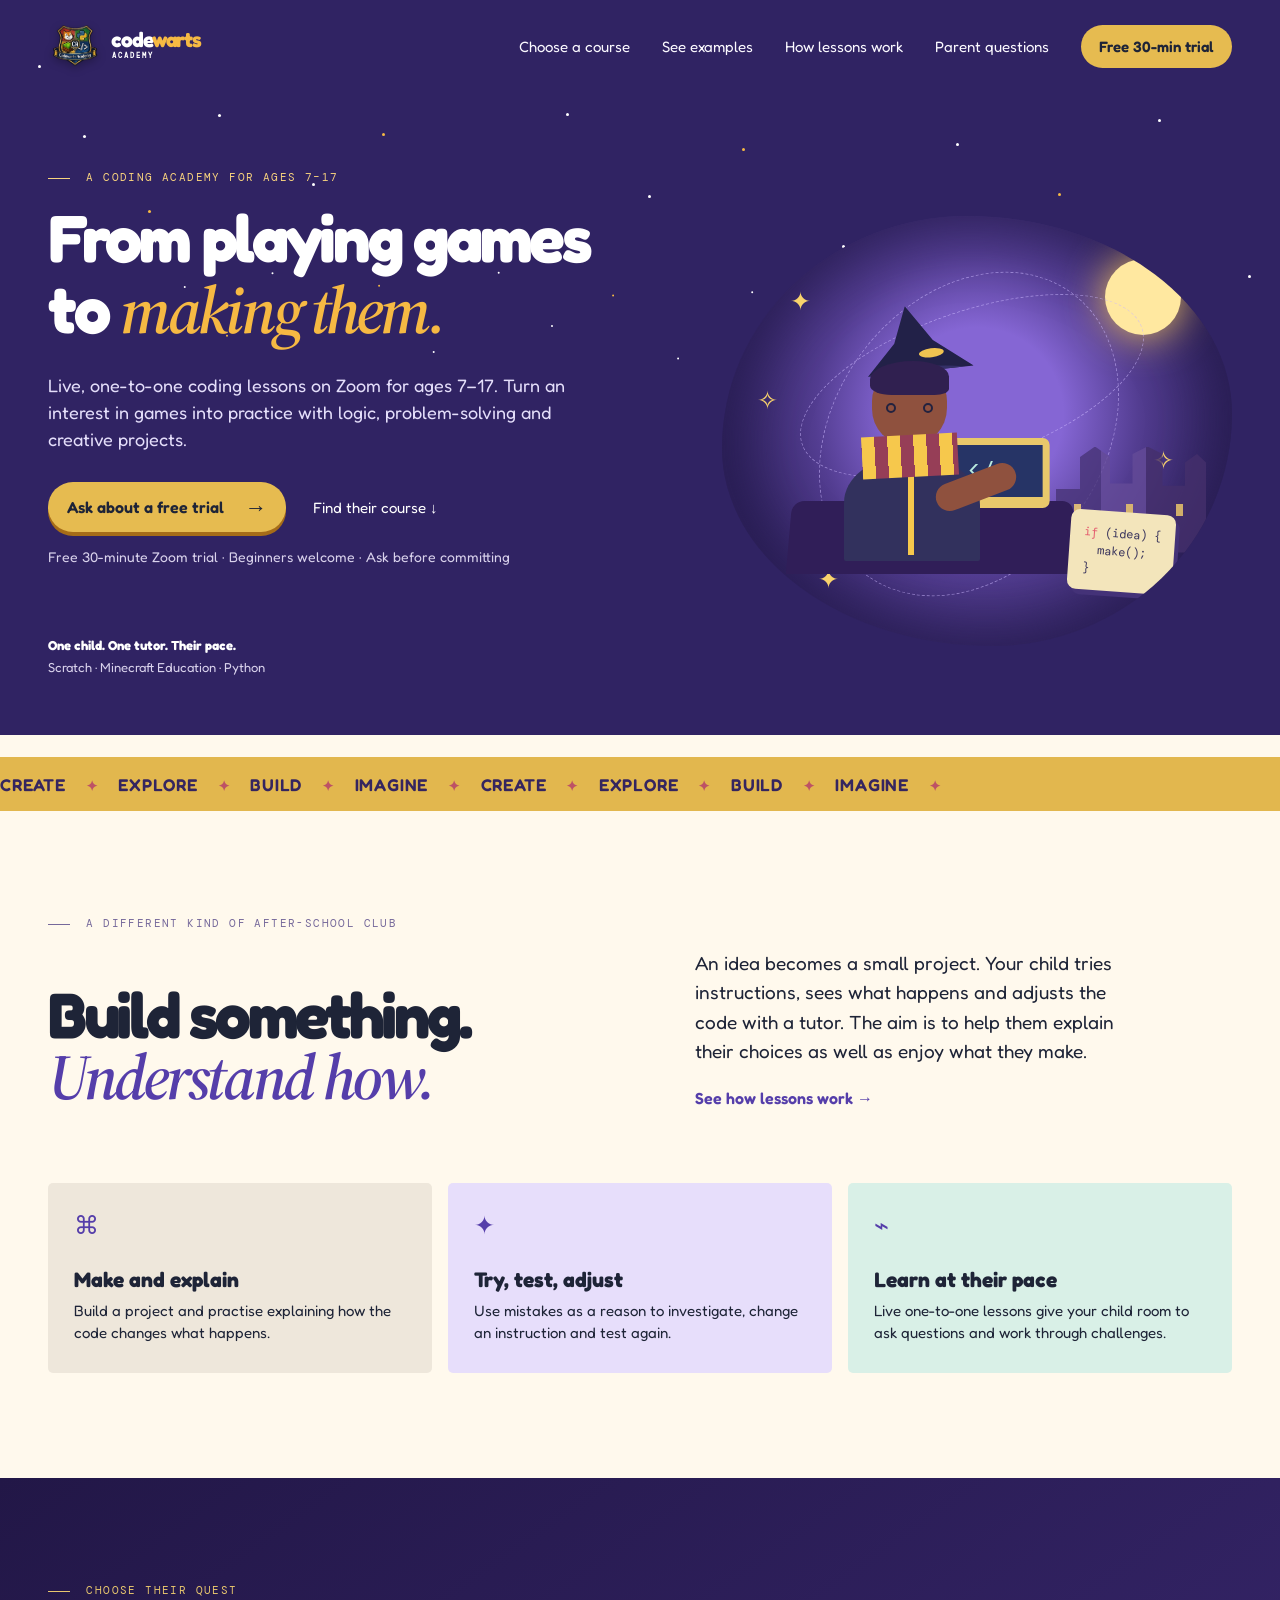
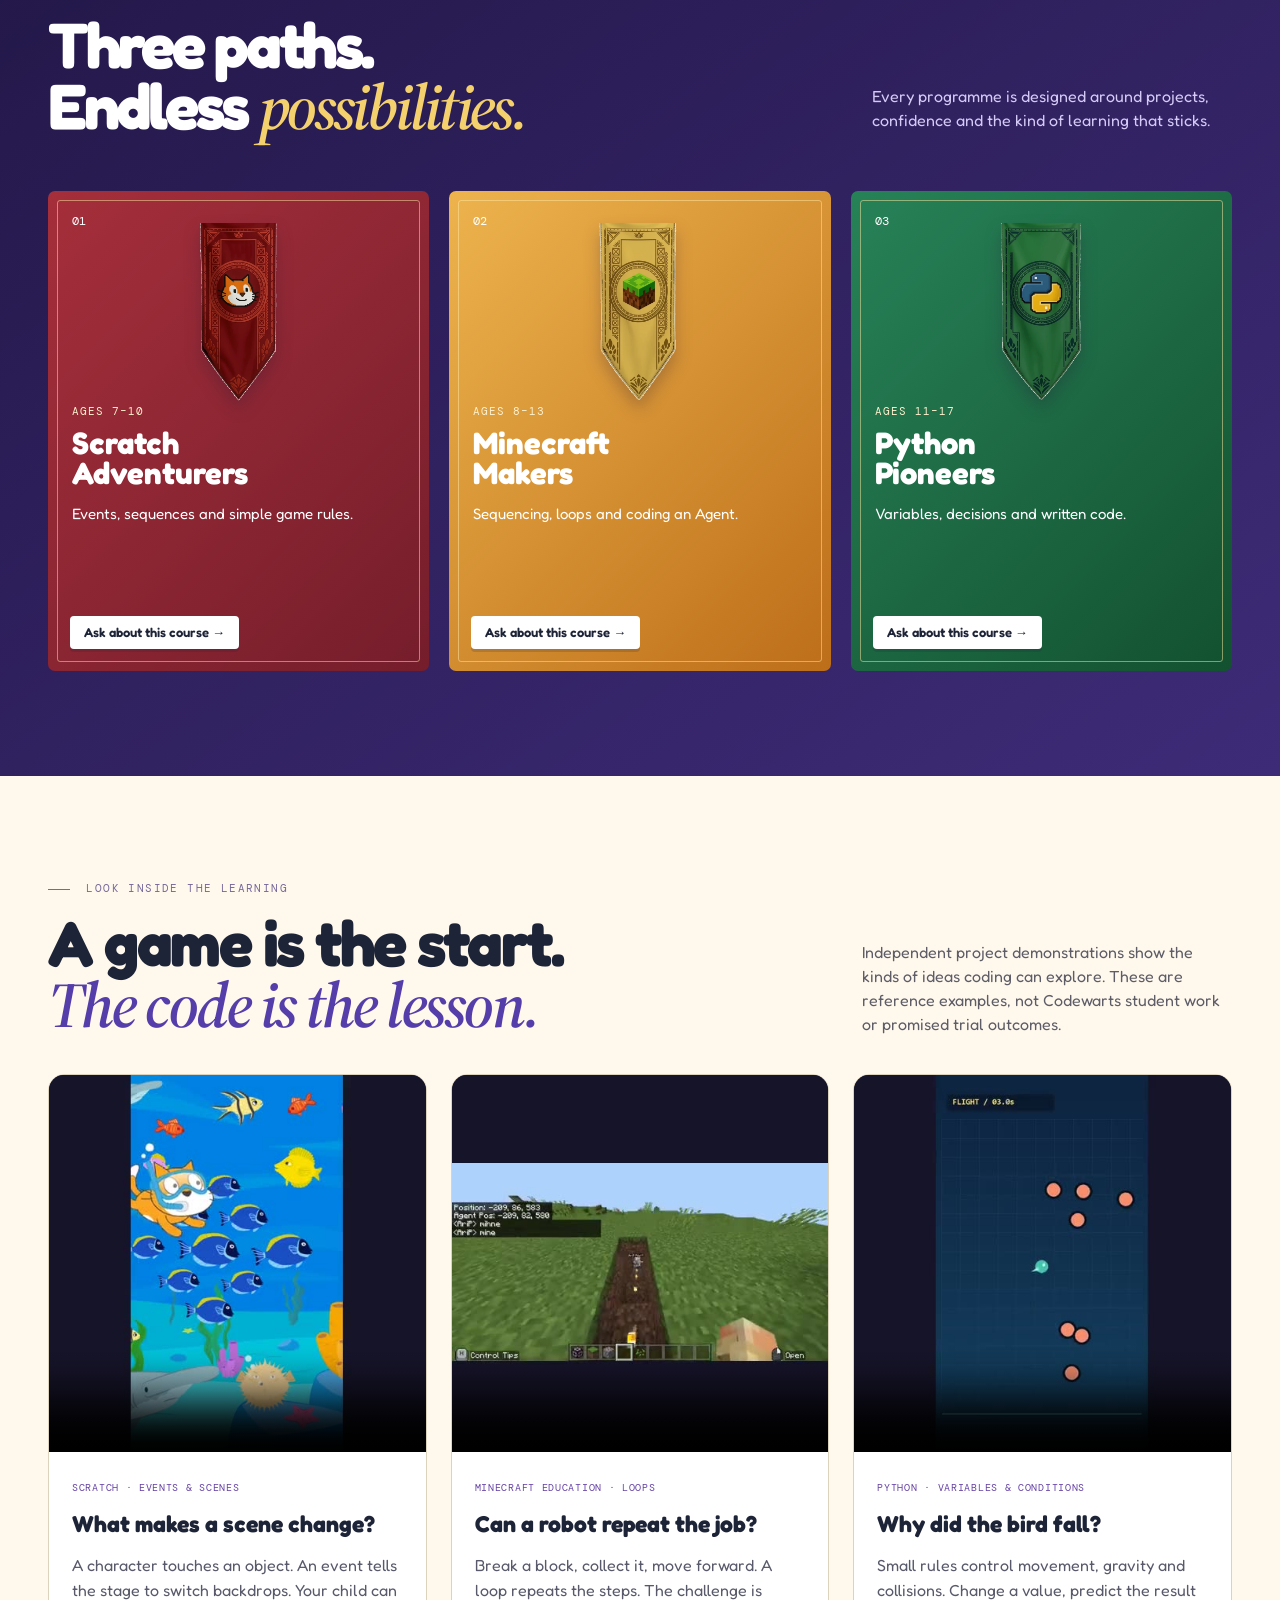
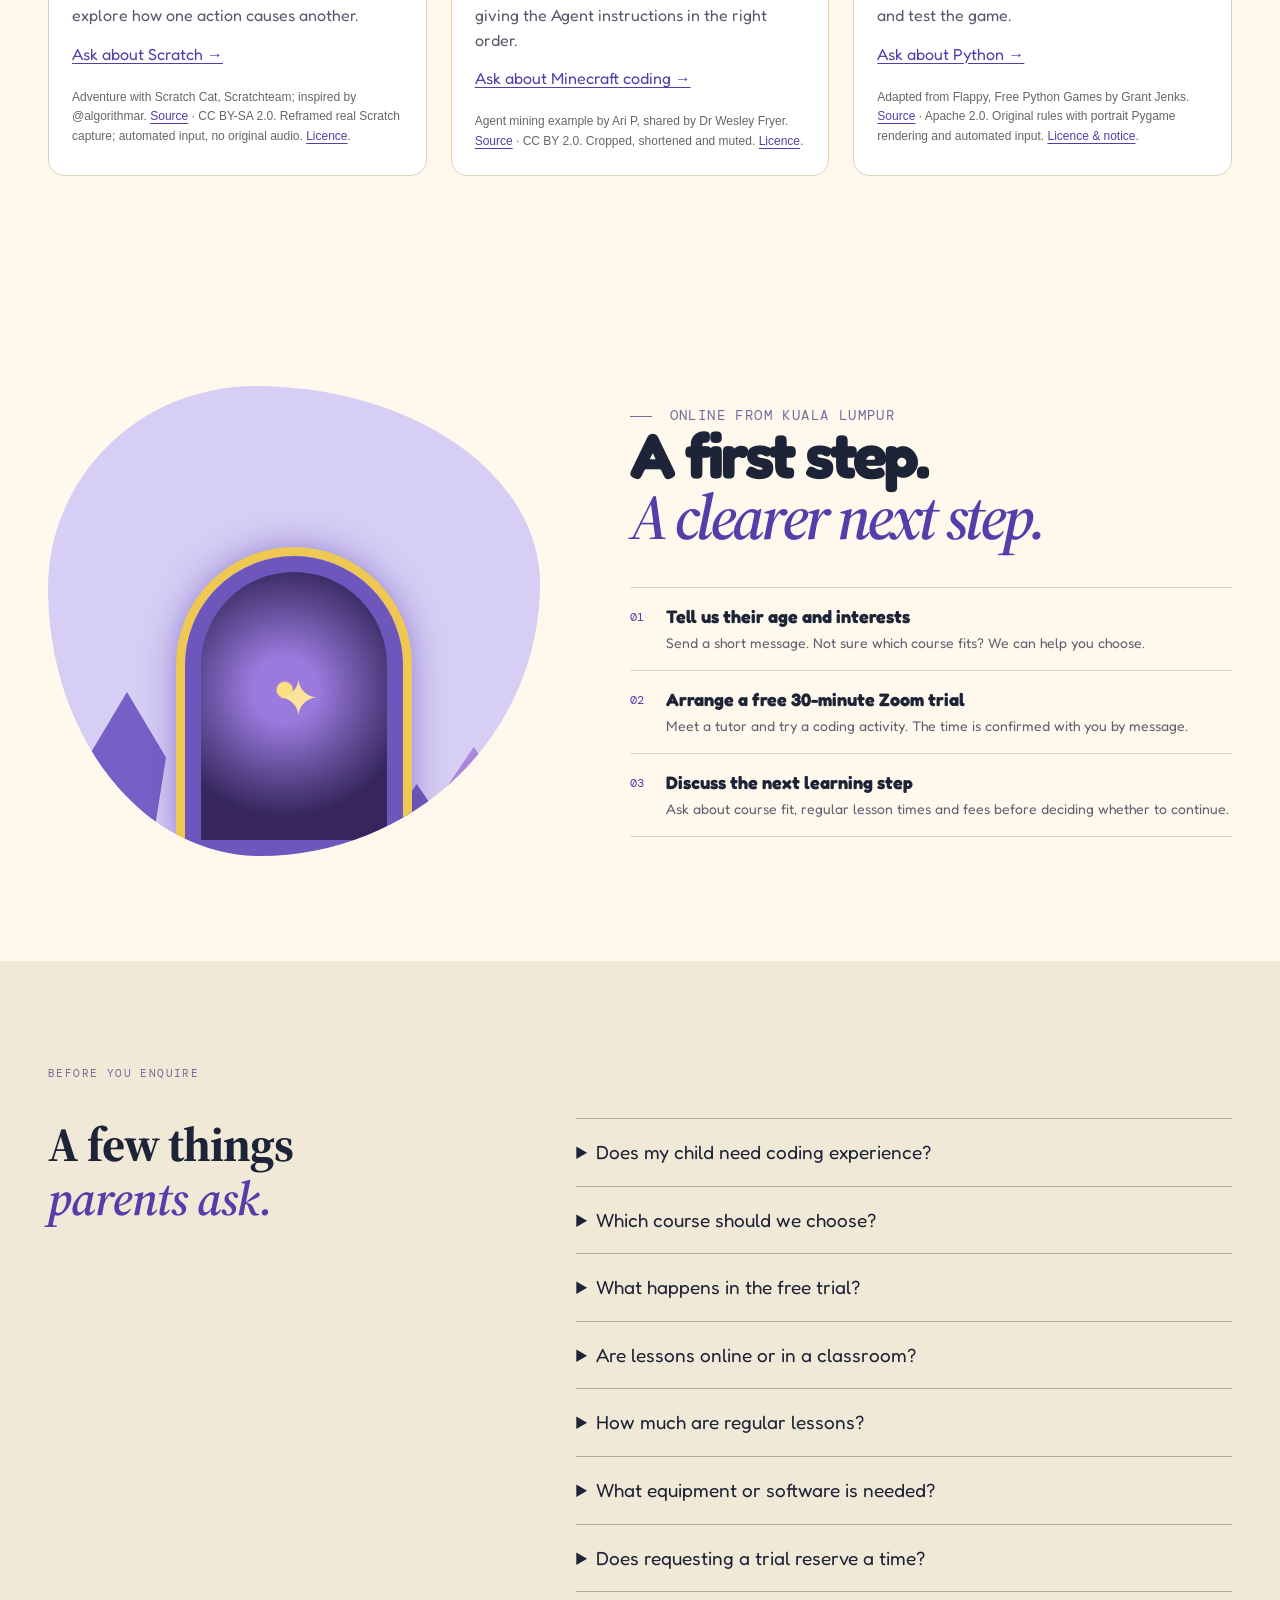
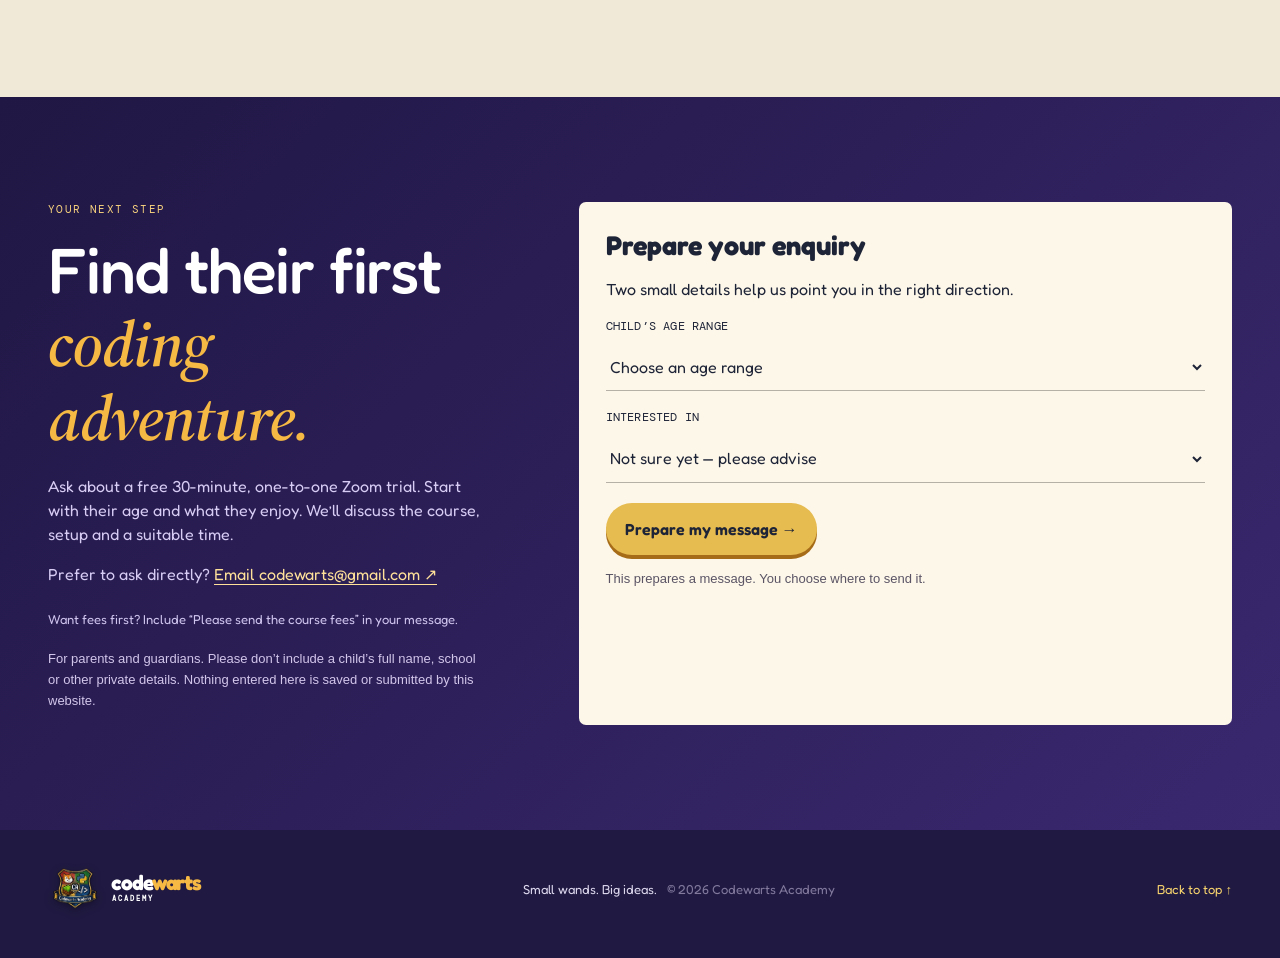
==== commit 2b78cf0f: "Reduce course and crest image transfer sizes" ====
--- a/index.html
+++ b/index.html
@@ -15,11 +15,11 @@
 <link href="banner-update.css" rel="stylesheet"/>
 <link href="projects.css" rel="stylesheet"/>
 <link href="project-gallery.css" rel="stylesheet"/>
-<link href="https://rashyaakb.github.io/codewarts-academy/" rel="canonical"/><meta content="website" property="og:type"/><meta content="Codewarts Academy" property="og:site_name"/><meta content="From playing games to making them." property="og:title"/><meta content="Live 1:1 coding lessons for ages 7–17. Start with a free 30-minute Zoom trial." property="og:description"/><meta content="https://rashyaakb.github.io/codewarts-academy/" property="og:url"/><meta content="https://rashyaakb.github.io/codewarts-academy/assets/share-card.jpg" property="og:image"/><meta content="Codewarts Academy: live one-to-one coding lessons, free 30-minute trial" property="og:image:alt"/><meta content="summary_large_image" name="twitter:card"/><link href="enquiry.css" rel="stylesheet"/><script type="application/ld+json">{"@context": "https://schema.org", "@type": "EducationalOrganization", "name": "Codewarts Academy", "url": "https://rashyaakb.github.io/codewarts-academy/", "logo": "https://rashyaakb.github.io/codewarts-academy/assets/codewarts-crest.png", "email": "codewarts@gmail.com", "sameAs": ["https://www.instagram.com/codewartsacademy/", "https://www.facebook.com/profile.php?id=61567592094323"], "description": "Live one-to-one online coding lessons for ages 7\u201317 in Scratch, Minecraft Education and Python."}</script></head>
+<link href="https://rashyaakb.github.io/codewarts-academy/" rel="canonical"/><meta content="website" property="og:type"/><meta content="Codewarts Academy" property="og:site_name"/><meta content="From playing games to making them." property="og:title"/><meta content="Live 1:1 coding lessons for ages 7–17. Start with a free 30-minute Zoom trial." property="og:description"/><meta content="https://rashyaakb.github.io/codewarts-academy/" property="og:url"/><meta content="https://rashyaakb.github.io/codewarts-academy/assets/share-card.jpg" property="og:image"/><meta content="Codewarts Academy: live one-to-one coding lessons, free 30-minute trial" property="og:image:alt"/><meta content="summary_large_image" name="twitter:card"/><link href="enquiry.css" rel="stylesheet"/><script type="application/ld+json">{"@context": "https://schema.org", "@type": "EducationalOrganization", "name": "Codewarts Academy", "url": "https://rashyaakb.github.io/codewarts-academy/", "logo": "https://rashyaakb.github.io/codewarts-academy/assets/codewarts-crest.png", "email": "codewarts@gmail.com", "sameAs": ["https://www.instagram.com/codewartsacademy/", "https://www.facebook.com/profile.php?id=61567592094323"], "description": "Live one-to-one online coding lessons for ages 7\u201317 in Scratch, Minecraft Education and Python."}</script><link href="assets/favicon.png" rel="icon" type="image/png"/></head>
 <body><a class="skip-link" href="#top">Skip to content</a>
 <div aria-hidden="true" class="stars"></div>
 <header class="site-header">
-<a aria-label="Codewarts Academy home" class="brand crest-brand" href="#top"><img alt="Codewarts Academy crest" height="160" src="assets/codewarts-crest.png" width="160"/><span>code<span>warts</span><small>ACADEMY</small></span></a>
+<a aria-label="Codewarts Academy home" class="brand crest-brand" href="#top"><img alt="Codewarts Academy crest" height="160" src="assets/codewarts-crest.webp" width="160"/><span>code<span>warts</span><small>ACADEMY</small></span></a>
 <button aria-controls="main-nav" aria-expanded="false" class="menu-toggle"><span></span><span></span><span></span><span class="sr-only">Open menu</span></button>
 <nav id="main-nav"><a href="#programmes">Choose a course</a><a href="#projects">See examples</a><a href="#path">How lessons work</a><a href="#questions">Parent questions</a><a class="nav-cta" href="#contact">Free 30-min trial</a></nav>
 </header>
@@ -51,9 +51,9 @@
 <section class="programmes section" id="programmes">
 <div class="section-heading"><div><p class="eyebrow"><i></i> Choose their quest</p><h2>Three paths.<br/>Endless <em>possibilities.</em></h2></div><p>Every programme is designed around projects, confidence and the kind of learning that sticks.</p></div>
 <div class="programme-grid">
-<article class="programme scratch"><div class="programme-no">01</div><img alt="Scratch course banner" class="lesson-banner" height="160" loading="lazy" src="assets/scratch-banner.png" width="160"/><p class="tag">Ages 7–10</p><h3>Scratch<br/>Adventurers</h3><p>Events, sequences and simple game rules.</p><a class="course-enquire" data-course="scratch" href="#contact">Ask about this course →</a></article>
-<article class="programme minecraft"><div class="programme-no">02</div><img alt="Minecraft Education course banner" class="lesson-banner" height="160" loading="lazy" src="assets/minecraft-banner.png" width="160"/><p class="tag">Ages 8–13</p><h3>Minecraft<br/>Makers</h3><p>Sequencing, loops and coding an Agent.</p><a class="course-enquire" data-course="minecraft" href="#contact">Ask about this course →</a></article>
-<article class="programme python"><div class="programme-no">03</div><img alt="Python course banner" class="lesson-banner" height="160" loading="lazy" src="assets/python-banner.png" width="160"/><p class="tag">Ages 11–17</p><h3>Python<br/>Pioneers</h3><p>Variables, decisions and written code.</p><a class="course-enquire" data-course="python" href="#contact">Ask about this course →</a></article>
+<article class="programme scratch"><div class="programme-no">01</div><img alt="Scratch course banner" class="lesson-banner" height="160" loading="lazy" src="assets/scratch-banner.webp" width="160"/><p class="tag">Ages 7–10</p><h3>Scratch<br/>Adventurers</h3><p>Events, sequences and simple game rules.</p><a class="course-enquire" data-course="scratch" href="#contact">Ask about this course →</a></article>
+<article class="programme minecraft"><div class="programme-no">02</div><img alt="Minecraft Education course banner" class="lesson-banner" height="160" loading="lazy" src="assets/minecraft-banner.webp" width="160"/><p class="tag">Ages 8–13</p><h3>Minecraft<br/>Makers</h3><p>Sequencing, loops and coding an Agent.</p><a class="course-enquire" data-course="minecraft" href="#contact">Ask about this course →</a></article>
+<article class="programme python"><div class="programme-no">03</div><img alt="Python course banner" class="lesson-banner" height="160" loading="lazy" src="assets/python-banner.webp" width="160"/><p class="tag">Ages 11–17</p><h3>Python<br/>Pioneers</h3><p>Variables, decisions and written code.</p><a class="course-enquire" data-course="python" href="#contact">Ask about this course →</a></article>
 </div>
 </section>
 <section class="projects section" id="projects"><div class="projects-heading"><div><p class="eyebrow dark"><i></i> Look inside the learning</p><h2>A game is the start.<br/><em>The code is the lesson.</em></h2></div><p>Independent project demonstrations show the kinds of ideas coding can explore. These are reference examples, not Codewarts student work or promised trial outcomes.</p></div><div class="reference-grid">
@@ -65,6 +65,6 @@
 <form class="contact-form" id="trial-booking-form"><h3>Prepare your enquiry</h3><p class="form-intro">Two small details help us point you in the right direction.</p><label for="age">Child’s age range<select id="age" name="age" required=""><option value="">Choose an age range</option><option>7–10</option><option>11–13</option><option>14–17</option><option>Another age — please advise</option></select></label><label for="programme">Interested in<select id="programme" name="programme"><option>Not sure yet — please advise</option><option>Scratch</option><option>Minecraft Education</option><option>Python</option></select></label><button class="button primary" type="submit">Prepare my message →</button><p class="form-note">This prepares a message. You choose where to send it.</p><div hidden="" id="message-result"><label for="prepared-message">Your message<textarea id="prepared-message" readonly="" rows="7"></textarea></label><div class="send-actions"><button id="copy-message" type="button">Copy message</button><a class="send-email" href="mailto:codewarts@gmail.com" id="email-message">Open email draft ↗</a><a href="https://www.instagram.com/codewartsacademy/" rel="noopener noreferrer" target="_blank">Open Instagram ↗</a><a href="https://www.facebook.com/profile.php?id=61567592094323" rel="noopener noreferrer" target="_blank">Open Facebook ↗</a></div><p aria-live="polite" id="copy-status" role="status"></p><p class="form-note">For Instagram or Facebook, copy the message, open our profile and tap Message to paste it. For email, review and send the draft in your email app. Your enquiry is sent only when you press Send there.</p></div><noscript><p>JavaScript is off. <a href="mailto:codewarts@gmail.com">Email us</a> with your child’s age range and preferred course.</p></noscript></form></section>
 </main>
 <a class="mobile-trial-cta" href="#contact">Ask about a free 30-min trial →</a>
-<footer><a class="brand crest-brand" href="#top"><img alt="Codewarts Academy crest" height="160" src="assets/codewarts-crest.png" width="160"/><span>code<span>warts</span><small>ACADEMY</small></span></a><p>Small wands. Big ideas. <span>© 2026 Codewarts Academy</span></p><a href="#top">Back to top ↑</a></footer>
+<footer><a class="brand crest-brand" href="#top"><img alt="Codewarts Academy crest" height="160" src="assets/codewarts-crest.webp" width="160"/><span>code<span>warts</span><small>ACADEMY</small></span></a><p>Small wands. Big ideas. <span>© 2026 Codewarts Academy</span></p><a href="#top">Back to top ↑</a></footer>
 <script defer="" src="enquiry.js"></script></body>
 </html>
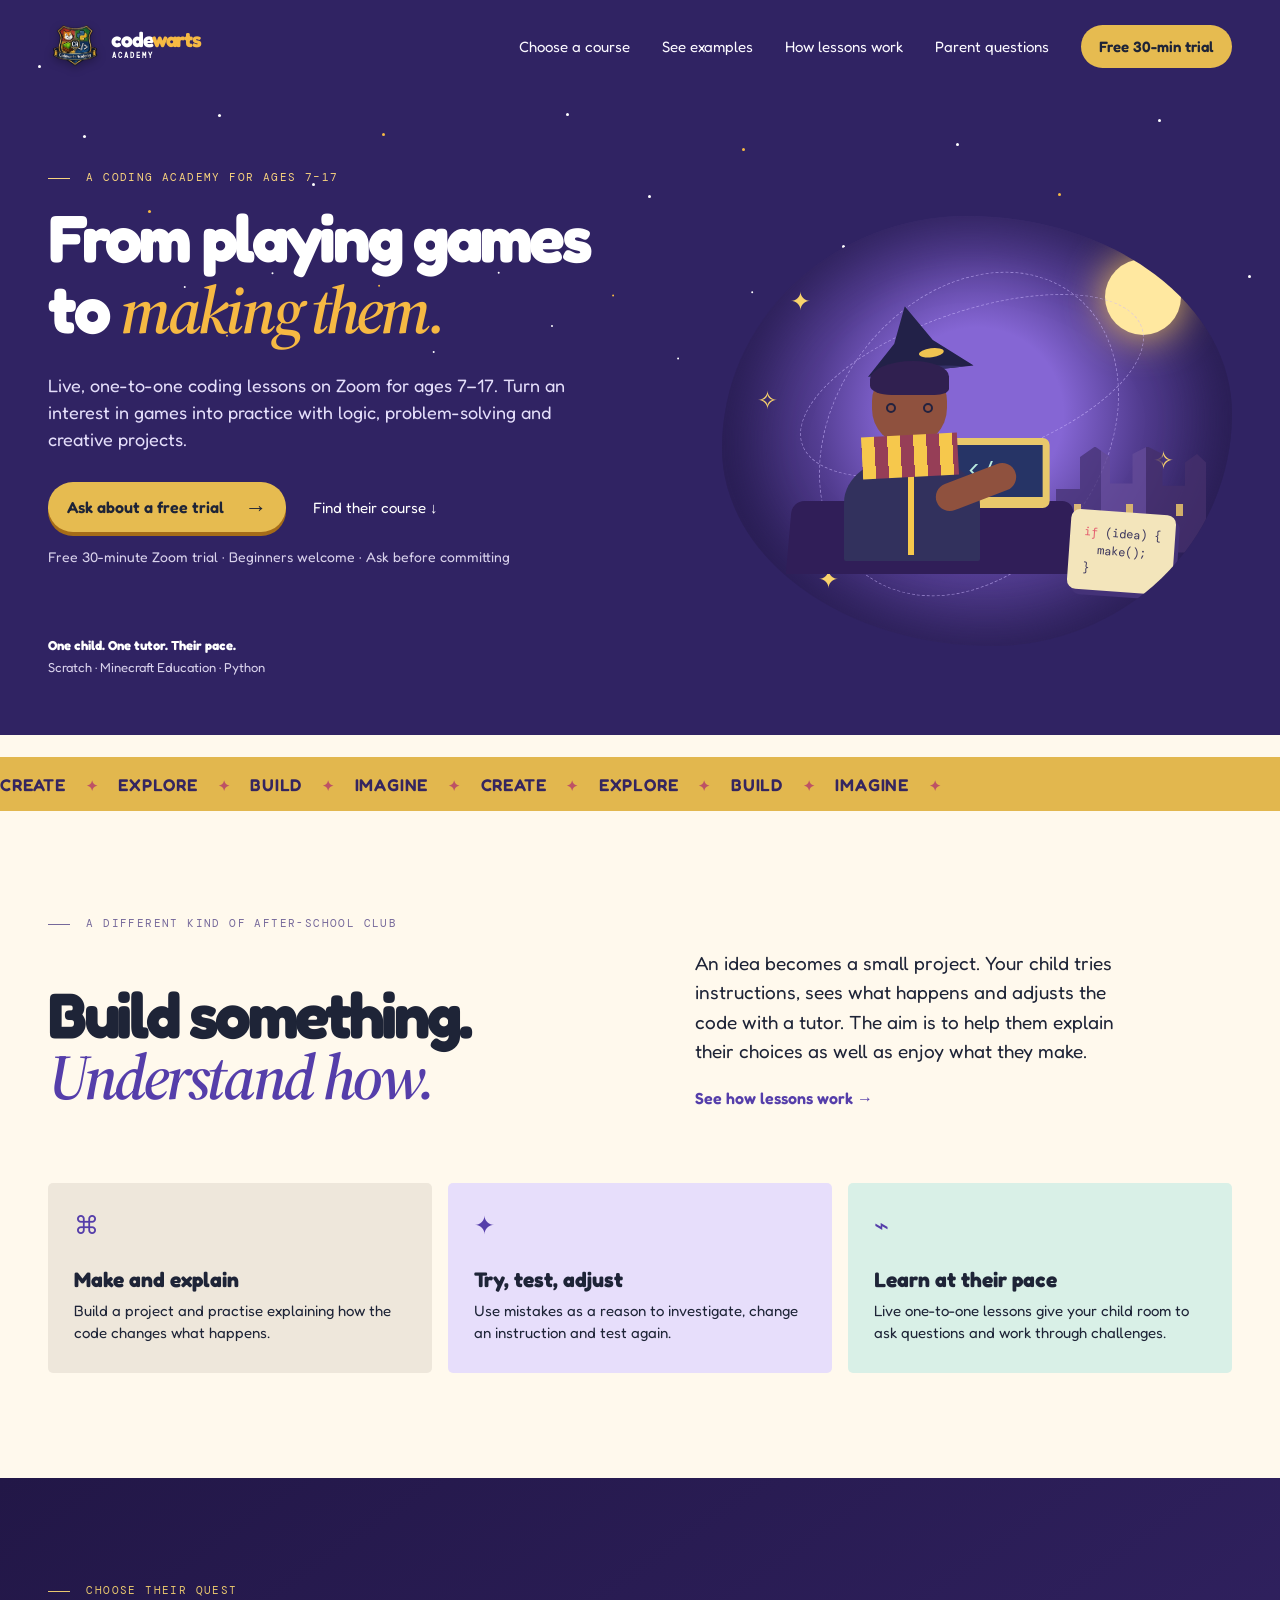
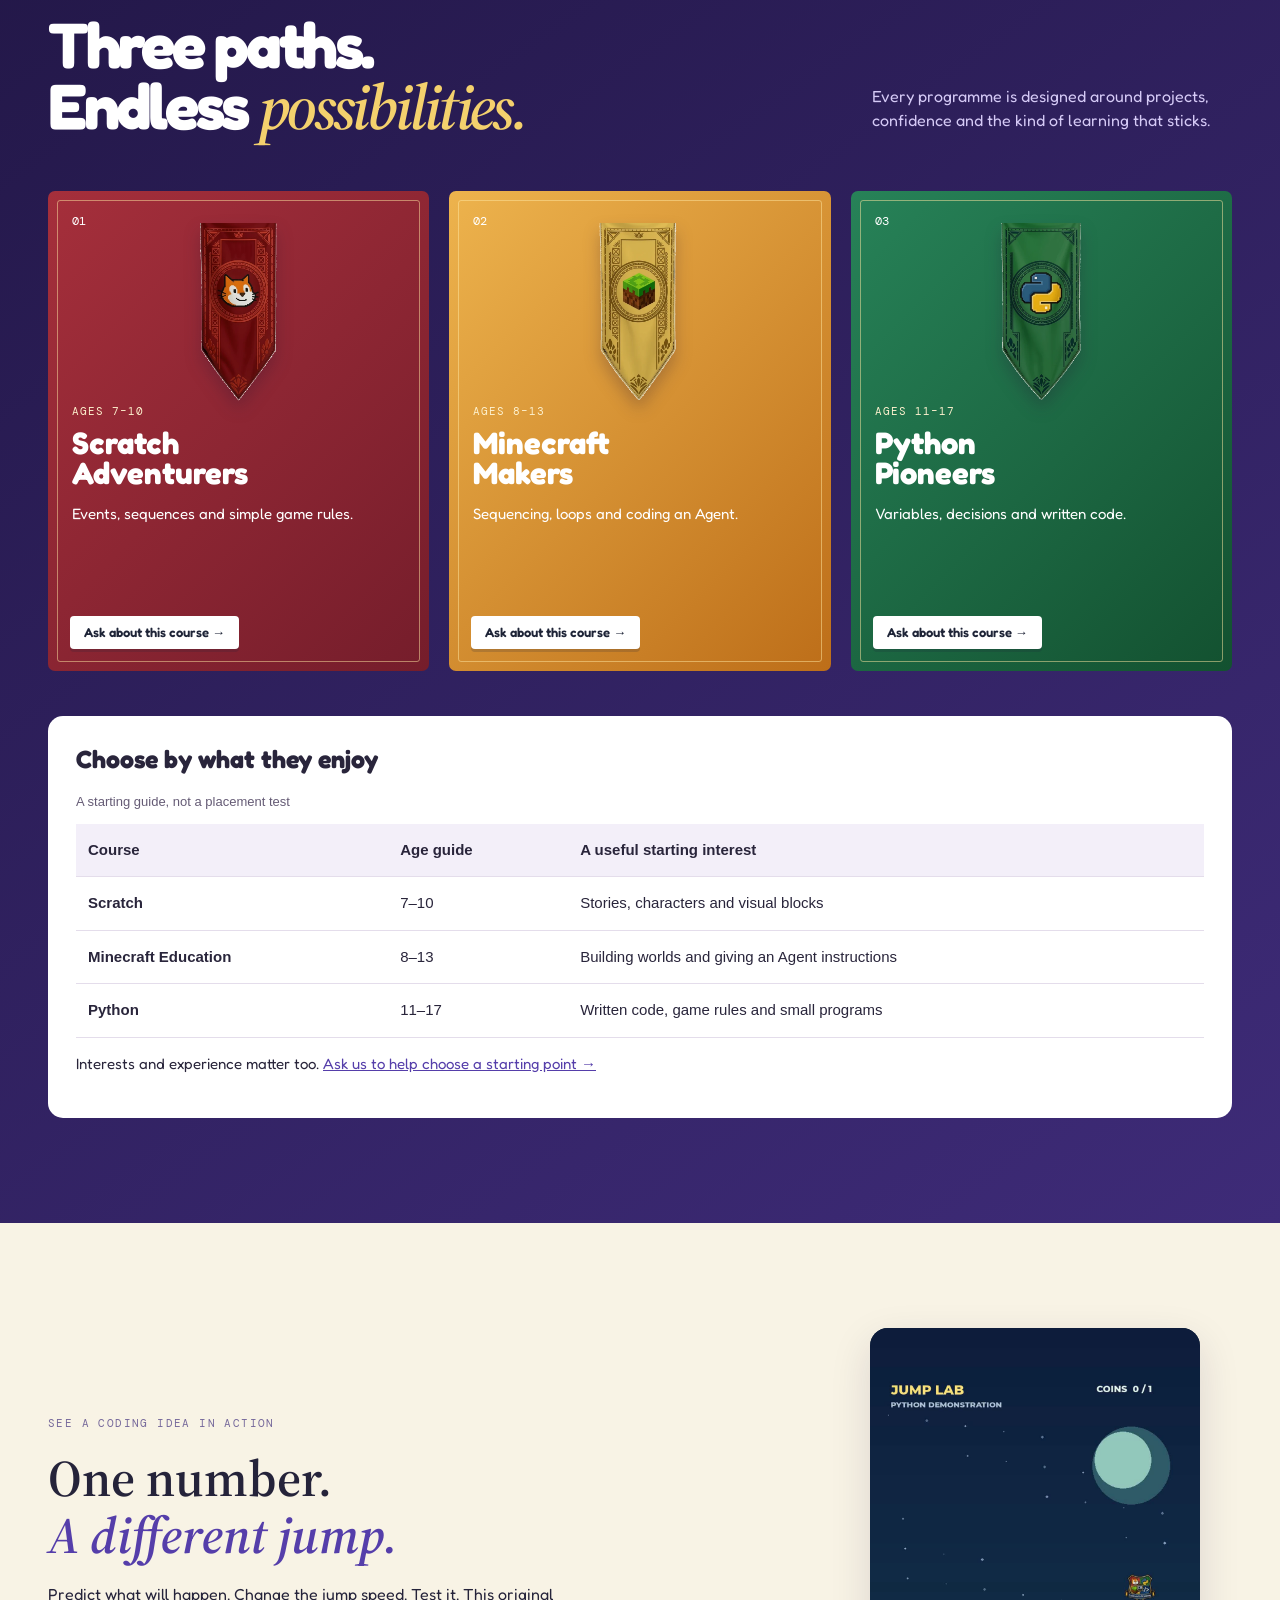
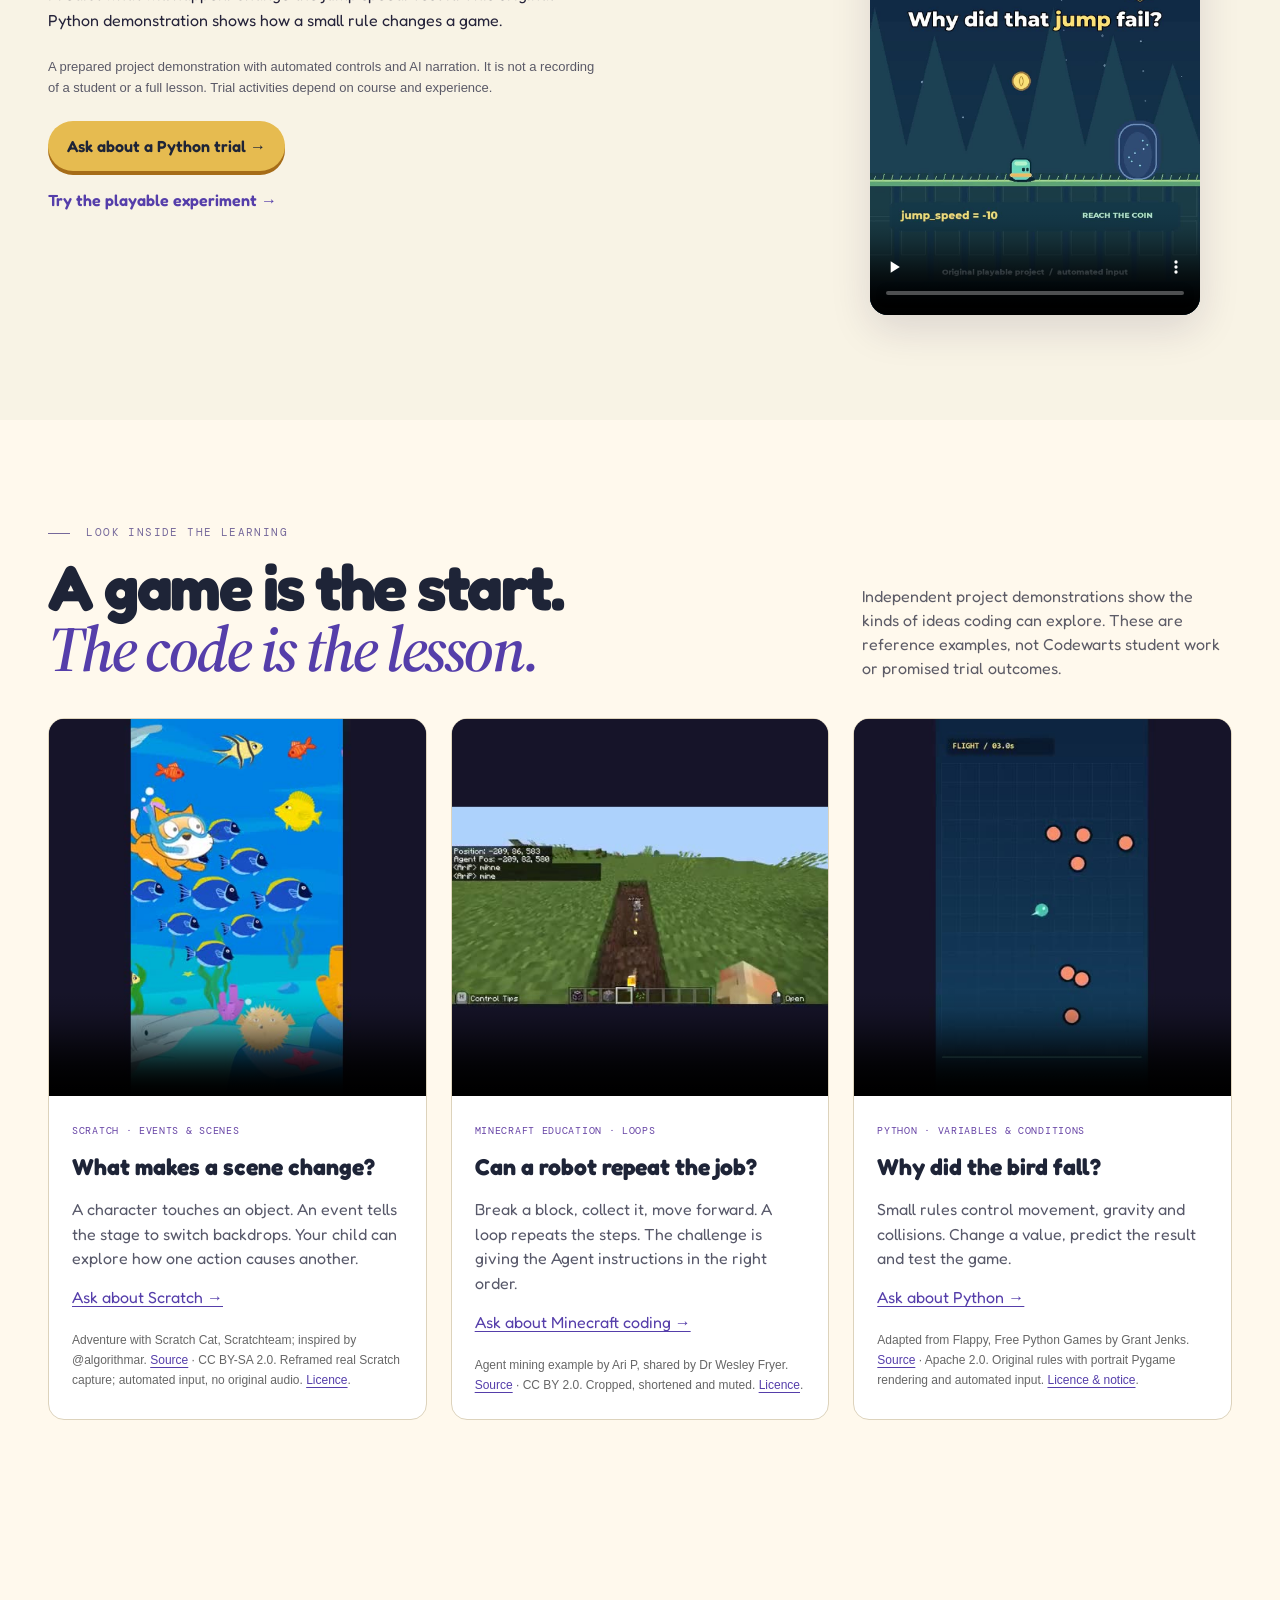
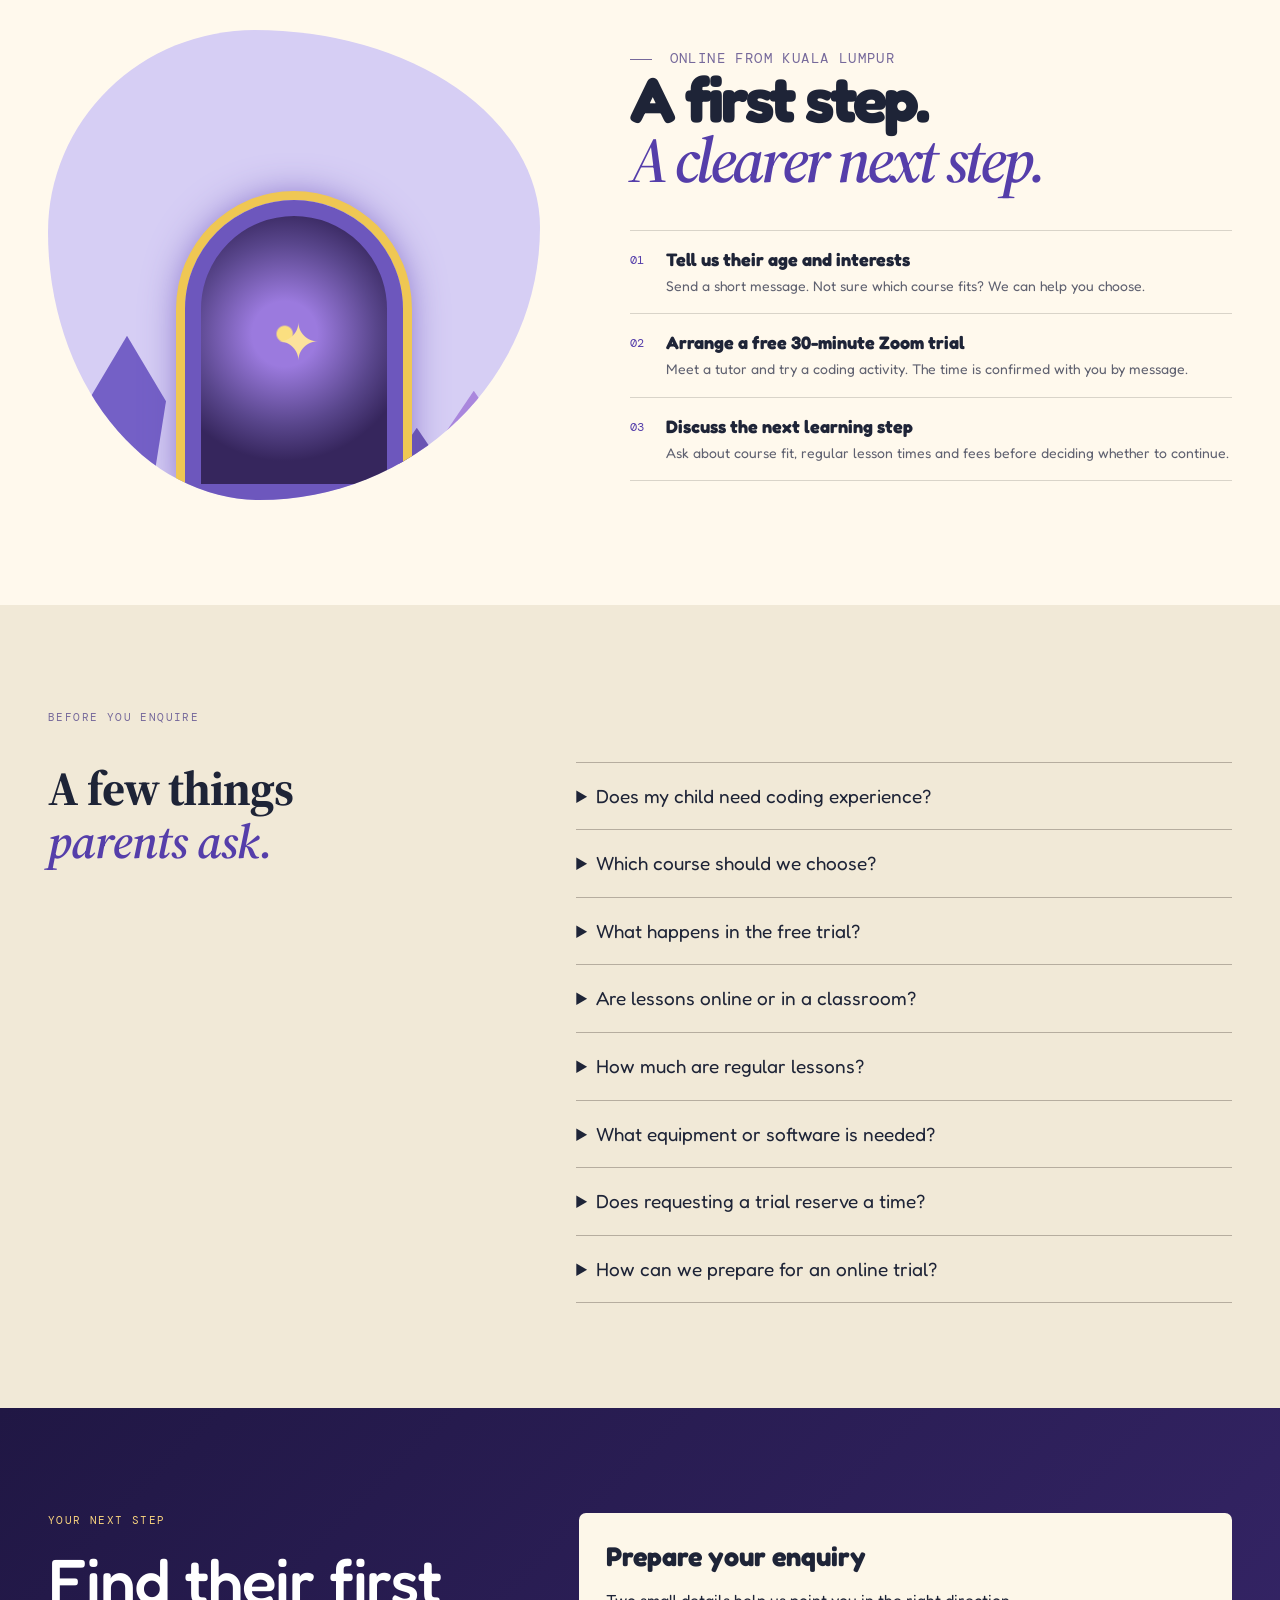
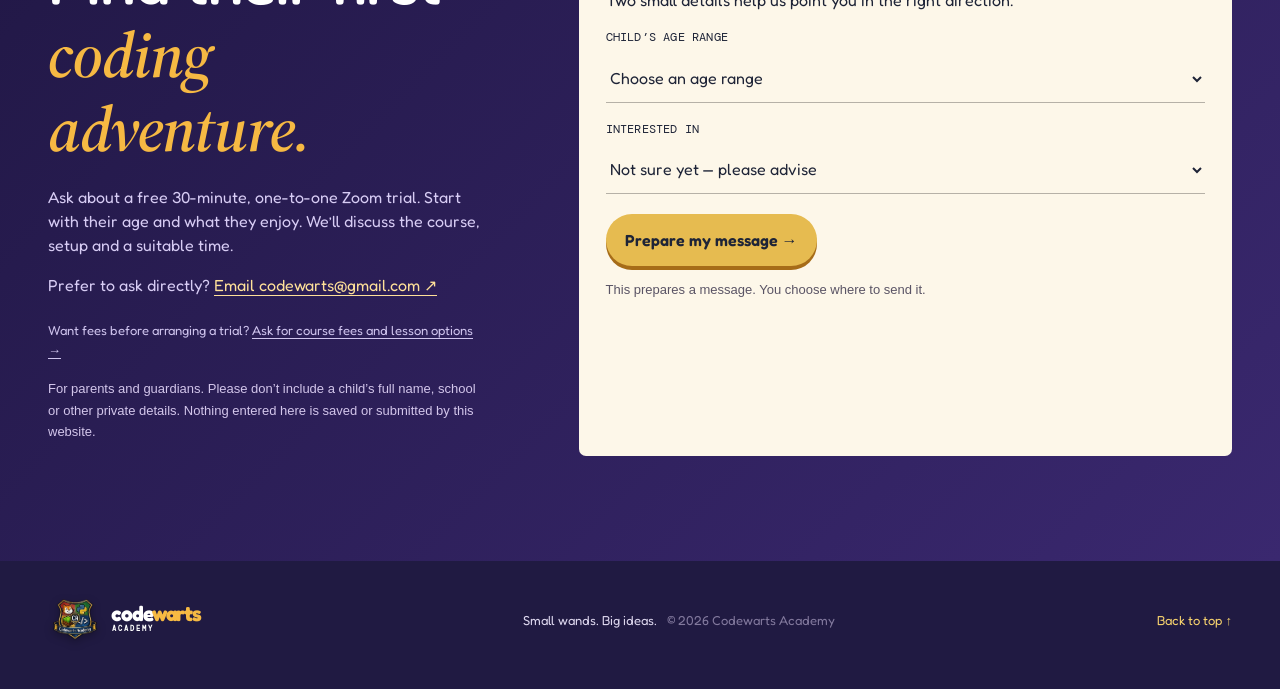
==== commit 9142a586: "Add playable jump experiment and clearer course guidance" ====
--- a/index.html
+++ b/index.html
@@ -15,7 +15,7 @@
 <link href="banner-update.css" rel="stylesheet"/>
 <link href="projects.css" rel="stylesheet"/>
 <link href="project-gallery.css" rel="stylesheet"/>
-<link href="https://rashyaakb.github.io/codewarts-academy/" rel="canonical"/><meta content="website" property="og:type"/><meta content="Codewarts Academy" property="og:site_name"/><meta content="From playing games to making them." property="og:title"/><meta content="Live 1:1 coding lessons for ages 7–17. Start with a free 30-minute Zoom trial." property="og:description"/><meta content="https://rashyaakb.github.io/codewarts-academy/" property="og:url"/><meta content="https://rashyaakb.github.io/codewarts-academy/assets/share-card.jpg" property="og:image"/><meta content="Codewarts Academy: live one-to-one coding lessons, free 30-minute trial" property="og:image:alt"/><meta content="summary_large_image" name="twitter:card"/><link href="enquiry.css" rel="stylesheet"/><script type="application/ld+json">{"@context": "https://schema.org", "@type": "EducationalOrganization", "name": "Codewarts Academy", "url": "https://rashyaakb.github.io/codewarts-academy/", "logo": "https://rashyaakb.github.io/codewarts-academy/assets/codewarts-crest.png", "email": "codewarts@gmail.com", "sameAs": ["https://www.instagram.com/codewartsacademy/", "https://www.facebook.com/profile.php?id=61567592094323"], "description": "Live one-to-one online coding lessons for ages 7\u201317 in Scratch, Minecraft Education and Python."}</script><link href="assets/favicon.png" rel="icon" type="image/png"/></head>
+<link href="https://rashyaakb.github.io/codewarts-academy/" rel="canonical"/><meta content="website" property="og:type"/><meta content="Codewarts Academy" property="og:site_name"/><meta content="From playing games to making them." property="og:title"/><meta content="Live 1:1 coding lessons for ages 7–17. Start with a free 30-minute Zoom trial." property="og:description"/><meta content="https://rashyaakb.github.io/codewarts-academy/" property="og:url"/><meta content="https://rashyaakb.github.io/codewarts-academy/assets/share-card.jpg" property="og:image"/><meta content="Codewarts Academy: live one-to-one coding lessons, free 30-minute trial" property="og:image:alt"/><meta content="summary_large_image" name="twitter:card"/><link href="enquiry.css" rel="stylesheet"/><script type="application/ld+json">{"@context": "https://schema.org", "@type": "EducationalOrganization", "name": "Codewarts Academy", "url": "https://rashyaakb.github.io/codewarts-academy/", "logo": "https://rashyaakb.github.io/codewarts-academy/assets/codewarts-crest.png", "email": "codewarts@gmail.com", "sameAs": ["https://www.instagram.com/codewartsacademy/", "https://www.facebook.com/profile.php?id=61567592094323"], "description": "Live one-to-one online coding lessons for ages 7\u201317 in Scratch, Minecraft Education and Python."}</script><link href="assets/favicon.png" rel="icon" type="image/png"/><link href="demo.css" rel="stylesheet"/></head>
 <body><a class="skip-link" href="#top">Skip to content</a>
 <div aria-hidden="true" class="stars"></div>
 <header class="site-header">
@@ -55,13 +55,16 @@
 <article class="programme minecraft"><div class="programme-no">02</div><img alt="Minecraft Education course banner" class="lesson-banner" height="160" loading="lazy" src="assets/minecraft-banner.webp" width="160"/><p class="tag">Ages 8–13</p><h3>Minecraft<br/>Makers</h3><p>Sequencing, loops and coding an Agent.</p><a class="course-enquire" data-course="minecraft" href="#contact">Ask about this course →</a></article>
 <article class="programme python"><div class="programme-no">03</div><img alt="Python course banner" class="lesson-banner" height="160" loading="lazy" src="assets/python-banner.webp" width="160"/><p class="tag">Ages 11–17</p><h3>Python<br/>Pioneers</h3><p>Variables, decisions and written code.</p><a class="course-enquire" data-course="python" href="#contact">Ask about this course →</a></article>
 </div>
+<div class="course-compare"><h3>Choose by what they enjoy</h3><div class="compare-scroll"><table><caption>A starting guide, not a placement test</caption><thead><tr><th scope="col">Course</th><th scope="col">Age guide</th><th scope="col">A useful starting interest</th></tr></thead><tbody><tr><th scope="row">Scratch</th><td>7–10</td><td>Stories, characters and visual blocks</td></tr><tr><th scope="row">Minecraft Education</th><td>8–13</td><td>Building worlds and giving an Agent instructions</td></tr><tr><th scope="row">Python</th><td>11–17</td><td>Written code, game rules and small programs</td></tr></tbody></table></div><p>Interests and experience matter too. <a href="#contact">Ask us to help choose a starting point →</a></p></div></section><section aria-labelledby="demo-heading" class="section lesson-demo" id="lesson-demo">
+<div class="demo-copy"><p class="eyebrow dark">See a coding idea in action</p><h2 id="demo-heading">One number.<br/><em>A different jump.</em></h2><p>Predict what will happen. Change the jump speed. Test it. This original Python demonstration shows how a small rule changes a game.</p><p class="demo-disclosure">A prepared project demonstration with automated controls and AI narration. It is not a recording of a student or a full lesson. Trial activities depend on course and experience.</p><a class="button primary" data-course="python" href="#contact">Ask about a Python trial →</a><p><a class="arrow-link" href="jump-lab/">Try the playable experiment →</a></p></div>
+<video aria-label="Jump Lab: change one Python rule, then test the result" controls="" playsinline="" poster="assets/jump-lab-cover.jpg" preload="none"><source src="assets/jump-lab-demo.mp4" type="video/mp4"/><track kind="captions" label="English" src="assets/jump-lab.vtt" srclang="en"/></video>
 </section>
 <section class="projects section" id="projects"><div class="projects-heading"><div><p class="eyebrow dark"><i></i> Look inside the learning</p><h2>A game is the start.<br/><em>The code is the lesson.</em></h2></div><p>Independent project demonstrations show the kinds of ideas coding can explore. These are reference examples, not Codewarts student work or promised trial outcomes.</p></div><div class="reference-grid">
 <article class="reference-card"><video aria-label="Scratch adventure reference gameplay" controls="" playsinline="" poster="assets/demo-scratch.jpg" preload="none"><source src="assets/demo-scratch.mp4" type="video/mp4"/></video><div><span>SCRATCH · EVENTS &amp; SCENES</span><h3>What makes a scene change?</h3><p>A character touches an object. An event tells the stage to switch backdrops. Your child can explore how one action causes another.</p><a data-course="scratch" href="#contact">Ask about Scratch →</a><small>Adventure with Scratch Cat, Scratchteam; inspired by @algorithmar. <a href="https://scratch.mit.edu/projects/1107181129/" rel="noopener noreferrer" target="_blank">Source</a> · CC BY-SA 2.0. Reframed real Scratch capture; automated input, no original audio. <a href="https://creativecommons.org/licenses/by-sa/2.0/" rel="noopener noreferrer" target="_blank">Licence</a>.</small></div></article>
 <article class="reference-card"><video aria-label="Minecraft Agent reference gameplay" controls="" playsinline="" poster="assets/demo-minecraft.jpg" preload="none"><source src="assets/demo-minecraft.mp4" type="video/mp4"/></video><div><span>MINECRAFT EDUCATION · LOOPS</span><h3>Can a robot repeat the job?</h3><p>Break a block, collect it, move forward. A loop repeats the steps. The challenge is giving the Agent instructions in the right order.</p><a data-course="minecraft" href="#contact">Ask about Minecraft coding →</a><small>Agent mining example by Ari P, shared by Dr Wesley Fryer. <a href="https://lessons.wesfryer.com/lessons/minecraft-mars/minecraft-mars-files" rel="noopener noreferrer" target="_blank">Source</a> · CC BY 2.0. Cropped, shortened and muted. <a href="https://creativecommons.org/licenses/by/2.0/" rel="noopener noreferrer" target="_blank">Licence</a>.</small></div></article>
 <article class="reference-card"><video aria-label="Python Flappy reference gameplay" controls="" playsinline="" poster="assets/demo-python.jpg" preload="none"><source src="assets/demo-python.mp4" type="video/mp4"/></video><div><span>PYTHON · VARIABLES &amp; CONDITIONS</span><h3>Why did the bird fall?</h3><p>Small rules control movement, gravity and collisions. Change a value, predict the result and test the game.</p><a data-course="python" href="#contact">Ask about Python →</a><small>Adapted from Flappy, Free Python Games by Grant Jenks. <a href="https://github.com/grantjenks/free-python-games/blob/master/src/freegames/flappy.py" rel="noopener noreferrer" target="_blank">Source</a> · Apache 2.0. Original rules with portrait Pygame rendering and automated input. <a href="assets/FREEGAMES-LICENSE.txt">Licence &amp; notice</a>.</small></div></article></div></section>
 <section class="path section" id="path"><div class="path-art"><div class="crystal c1"></div><div class="crystal c2"></div><div class="crystal c3"></div><div class="portal"><span>✦</span></div></div><div class="path-copy"><p class="eyebrow dark"><i></i> Online from Kuala Lumpur</p><h2>A first step.<br/><em>A clearer next step.</em></h2><ol><li><span>01</span><div><h3>Tell us their age and interests</h3><p>Send a short message. Not sure which course fits? We can help you choose.</p></div></li><li><span>02</span><div><h3>Arrange a free 30-minute Zoom trial</h3><p>Meet a tutor and try a coding activity. The time is confirmed with you by message.</p></div></li><li><span>03</span><div><h3>Discuss the next learning step</h3><p>Ask about course fit, regular lesson times and fees before deciding whether to continue.</p></div></li></ol></div></section>
-<section class="section parent-questions" id="questions"><p class="eyebrow dark">Before you enquire</p><h2>A few things<br/><em>parents ask.</em></h2><div class="faq-list"><details><summary>Does my child need coding experience?</summary><p>No coding experience is needed to ask about a trial. Tell us their age and interests, and we can recommend a starting point.</p></details><details><summary>Which course should we choose?</summary><p>Scratch Adventurers is aimed at ages 7–10, Minecraft Makers at 8–13 and Python Pioneers at 11–17. These are starting guides; ask about the best fit for your child.</p></details><details><summary>What happens in the free trial?</summary><p>The trial is a live, one-to-one 30-minute Zoom session: meet a tutor, try coding and discuss a suitable next step. The activity depends on the course and experience level.</p></details><details><summary>Are lessons online or in a classroom?</summary><p>Lessons are live and one-to-one on Zoom, with Codewarts based in Kuala Lumpur.</p></details><details><summary>How much are regular lessons?</summary><p>Fees depend on the course and experience level. Ask for the course fees and lesson options before deciding. Contact us for a confirmed quote.</p></details><details><summary>What equipment or software is needed?</summary><p>Ask us to confirm the device and software needed for your chosen course when arranging the trial, particularly for Minecraft Education. We will discuss setup before the session.</p></details><details><summary>Does requesting a trial reserve a time?</summary><p>No. An enquiry starts a conversation; your trial time is arranged and confirmed by message.</p></details></div></section><section class="contact section" id="contact"><div class="contact-copy"><p class="eyebrow">Your next step</p><h2>Find their first<br/><em>coding adventure.</em></h2><p>Ask about a free 30-minute, one-to-one Zoom trial. Start with their age and what they enjoy. We’ll discuss the course, setup and a suitable time.</p><p class="contact-shortcut">Prefer to ask directly? <a href="mailto:codewarts@gmail.com?subject=Free%2030-minute%20coding%20trial">Email codewarts@gmail.com ↗</a></p><p class="price-note">Want fees first? Include “Please send the course fees” in your message.</p><p class="privacy-note">For parents and guardians. Please don’t include a child’s full name, school or other private details. Nothing entered here is saved or submitted by this website.</p></div>
+<section class="section parent-questions" id="questions"><p class="eyebrow dark">Before you enquire</p><h2>A few things<br/><em>parents ask.</em></h2><div class="faq-list"><details><summary>Does my child need coding experience?</summary><p>No coding experience is needed to ask about a trial. Tell us their age and interests, and we can recommend a starting point.</p></details><details><summary>Which course should we choose?</summary><p>Scratch Adventurers is aimed at ages 7–10, Minecraft Makers at 8–13 and Python Pioneers at 11–17. These are starting guides; ask about the best fit for your child.</p></details><details><summary>What happens in the free trial?</summary><p>The trial is a live, one-to-one 30-minute Zoom session: meet a tutor, try coding and discuss a suitable next step. The activity depends on the course and experience level.</p></details><details><summary>Are lessons online or in a classroom?</summary><p>Lessons are live and one-to-one on Zoom, with Codewarts based in Kuala Lumpur.</p></details><details><summary>How much are regular lessons?</summary><p>Fees depend on the course and experience level. Ask for the course fees and lesson options before deciding. Contact us for a confirmed quote.</p></details><details><summary>What equipment or software is needed?</summary><p>Ask us to confirm the device and software needed for your chosen course when arranging the trial, particularly for Minecraft Education. We will discuss setup before the session.</p></details><details><summary>Does requesting a trial reserve a time?</summary><p>No. An enquiry starts a conversation; your trial time is arranged and confirmed by message.</p></details><details><summary>How can we prepare for an online trial?</summary><p>Have a parent or guardian help arrange the session. A laptop or desktop with a keyboard is a useful starting point; tell us what device you have so we can confirm course compatibility. Test your internet and Zoom audio before the agreed time. We will confirm course software and account requirements, including Minecraft Education access, before the session.</p></details></div></section><section class="contact section" id="contact"><div class="contact-copy"><p class="eyebrow">Your next step</p><h2>Find their first<br/><em>coding adventure.</em></h2><p>Ask about a free 30-minute, one-to-one Zoom trial. Start with their age and what they enjoy. We’ll discuss the course, setup and a suitable time.</p><p class="contact-shortcut">Prefer to ask directly? <a href="mailto:codewarts@gmail.com?subject=Free%2030-minute%20coding%20trial">Email codewarts@gmail.com ↗</a></p><p class="price-note">Want fees before arranging a trial? <a href="mailto:codewarts@gmail.com?subject=Course%20fees%20and%20lesson%20options">Ask for course fees and lesson options →</a></p><p class="privacy-note">For parents and guardians. Please don’t include a child’s full name, school or other private details. Nothing entered here is saved or submitted by this website.</p></div>
 <form class="contact-form" id="trial-booking-form"><h3>Prepare your enquiry</h3><p class="form-intro">Two small details help us point you in the right direction.</p><label for="age">Child’s age range<select id="age" name="age" required=""><option value="">Choose an age range</option><option>7–10</option><option>11–13</option><option>14–17</option><option>Another age — please advise</option></select></label><label for="programme">Interested in<select id="programme" name="programme"><option>Not sure yet — please advise</option><option>Scratch</option><option>Minecraft Education</option><option>Python</option></select></label><button class="button primary" type="submit">Prepare my message →</button><p class="form-note">This prepares a message. You choose where to send it.</p><div hidden="" id="message-result"><label for="prepared-message">Your message<textarea id="prepared-message" readonly="" rows="7"></textarea></label><div class="send-actions"><button id="copy-message" type="button">Copy message</button><a class="send-email" href="mailto:codewarts@gmail.com" id="email-message">Open email draft ↗</a><a href="https://www.instagram.com/codewartsacademy/" rel="noopener noreferrer" target="_blank">Open Instagram ↗</a><a href="https://www.facebook.com/profile.php?id=61567592094323" rel="noopener noreferrer" target="_blank">Open Facebook ↗</a></div><p aria-live="polite" id="copy-status" role="status"></p><p class="form-note">For Instagram or Facebook, copy the message, open our profile and tap Message to paste it. For email, review and send the draft in your email app. Your enquiry is sent only when you press Send there.</p></div><noscript><p>JavaScript is off. <a href="mailto:codewarts@gmail.com">Email us</a> with your child’s age range and preferred course.</p></noscript></form></section>
 </main>
 <a class="mobile-trial-cta" href="#contact">Ask about a free 30-min trial →</a>
--- a/demo.css
+++ b/demo.css
@@ -0,0 +1 @@
+.lesson-demo{display:grid;grid-template-columns:1.3fr .7fr;gap:60px;align-items:center;background:#f8f3e5;color:#25233a}.lesson-demo h2{font:600 clamp(38px,4vw,58px)/1.1 'Source Serif 4',Georgia,serif;margin:18px 0}.lesson-demo h2 em{color:#553eaa}.lesson-demo p{line-height:1.65;max-width:560px}.lesson-demo .demo-disclosure{font:13px/1.65 Arial,sans-serif;color:#5a5967;margin:22px 0}.lesson-demo video{width:100%;max-width:330px;max-height:590px;justify-self:center;border-radius:18px;background:#132a40;box-shadow:0 14px 40px #22174722}.course-compare{margin-top:45px;background:#fff;color:#29253b;padding:28px;border-radius:15px}.course-compare h3{margin:0 0 18px;font-size:25px}.compare-scroll{overflow:auto}.course-compare table{border-collapse:collapse;width:100%;font:15px/1.5 Arial,sans-serif;text-align:left}.course-compare caption{text-align:left;font-size:13px;color:#655b75;margin-bottom:12px}.course-compare th,.course-compare td{padding:15px 12px;border-bottom:1px solid #e4ddeb}.course-compare th{font-weight:700}.course-compare thead{background:#f3eff9}.course-compare a{color:#553eaa}.course-compare p{font-size:15px;line-height:1.5}.price-note a{color:inherit;text-underline-offset:3px}@media(max-width:760px){.lesson-demo{grid-template-columns:1fr;gap:28px}.lesson-demo video{max-width:290px}.course-compare{padding:18px}.course-compare th,.course-compare td{padding:12px 8px;font-size:13px}.lesson-demo .button{white-space:normal}}
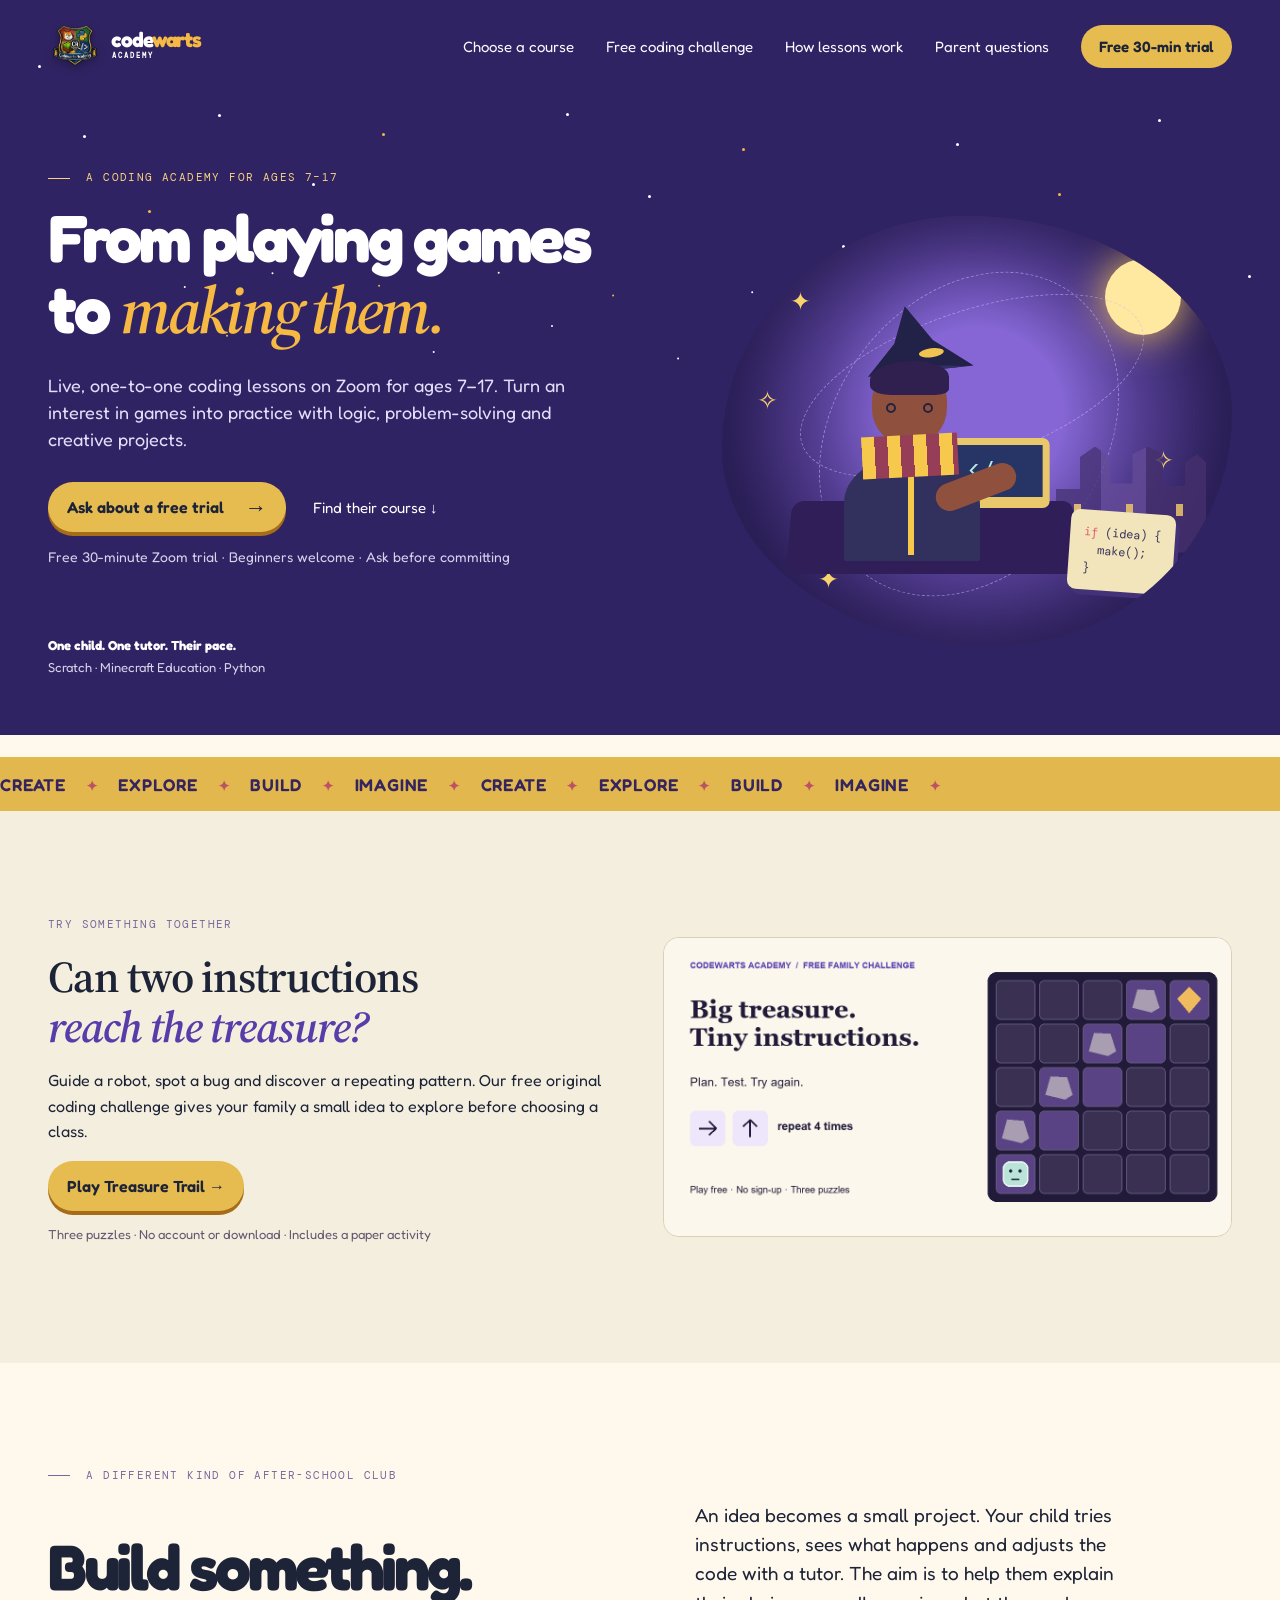
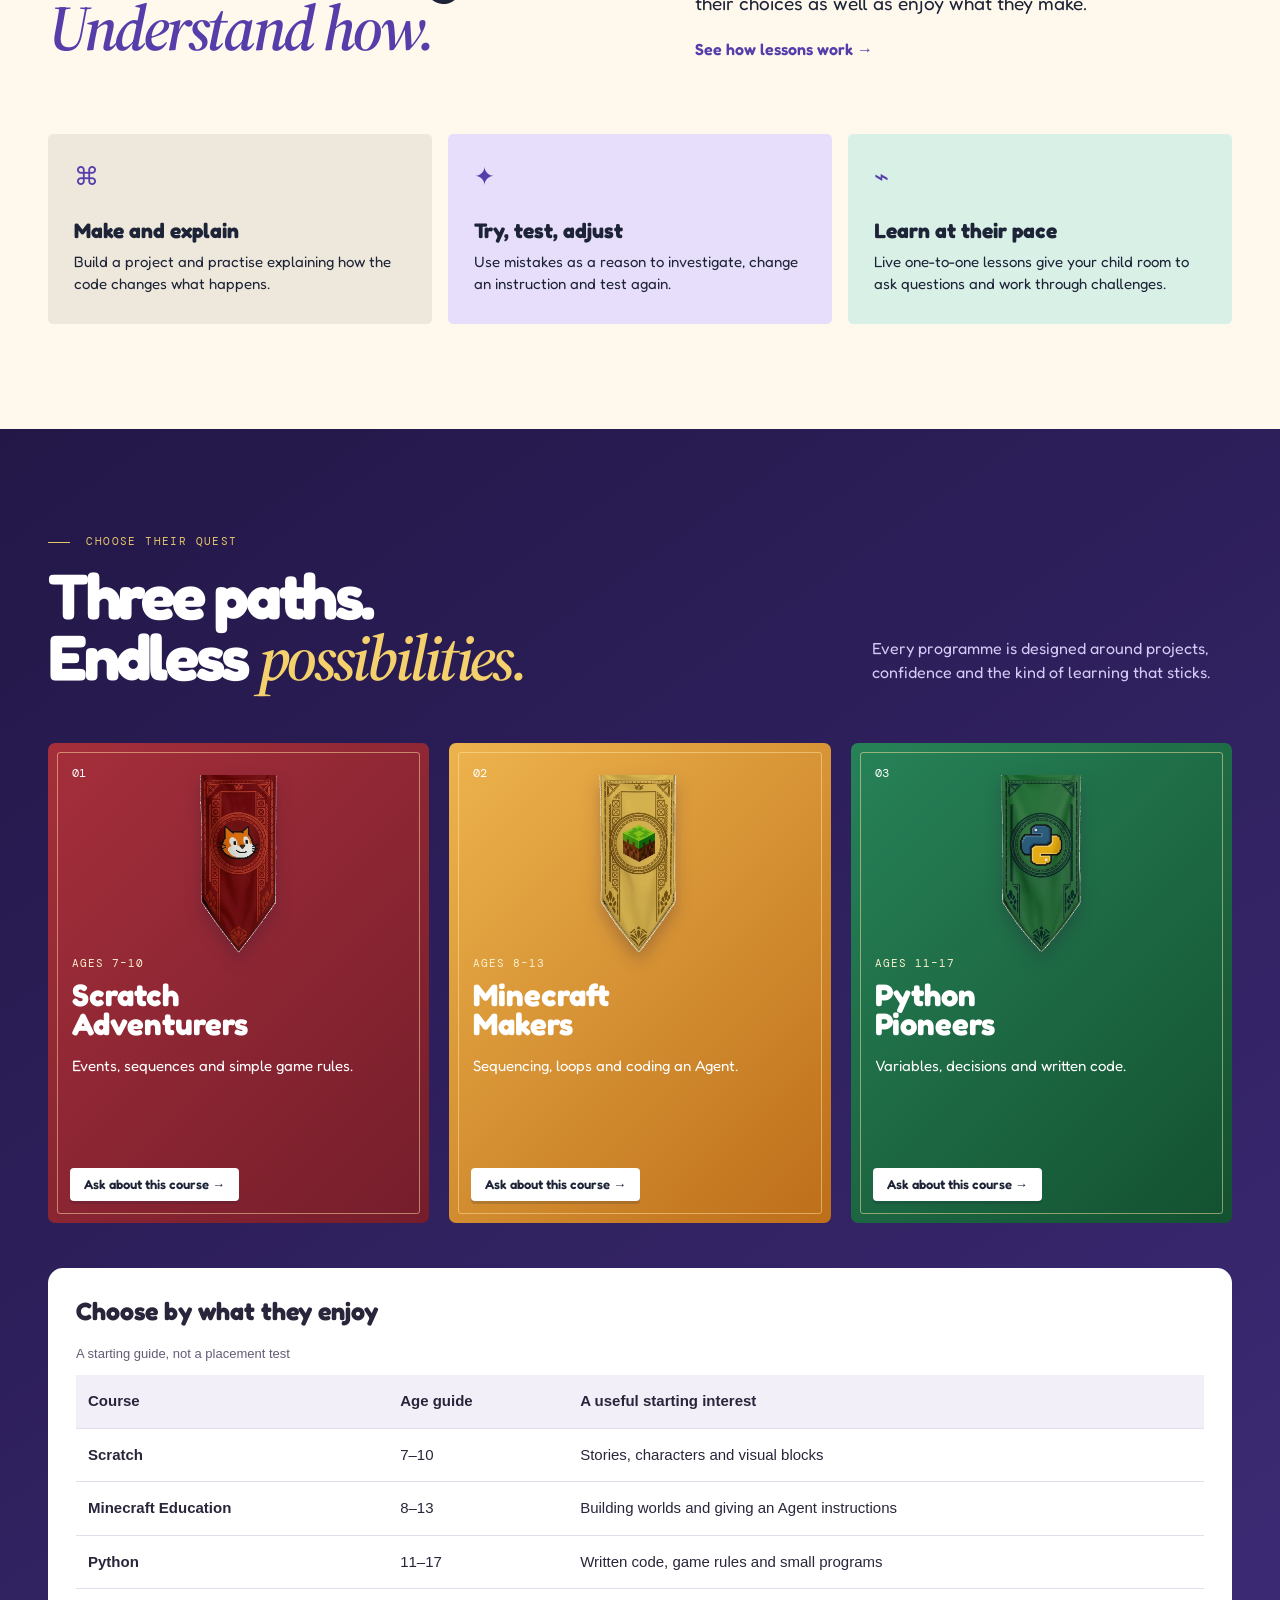
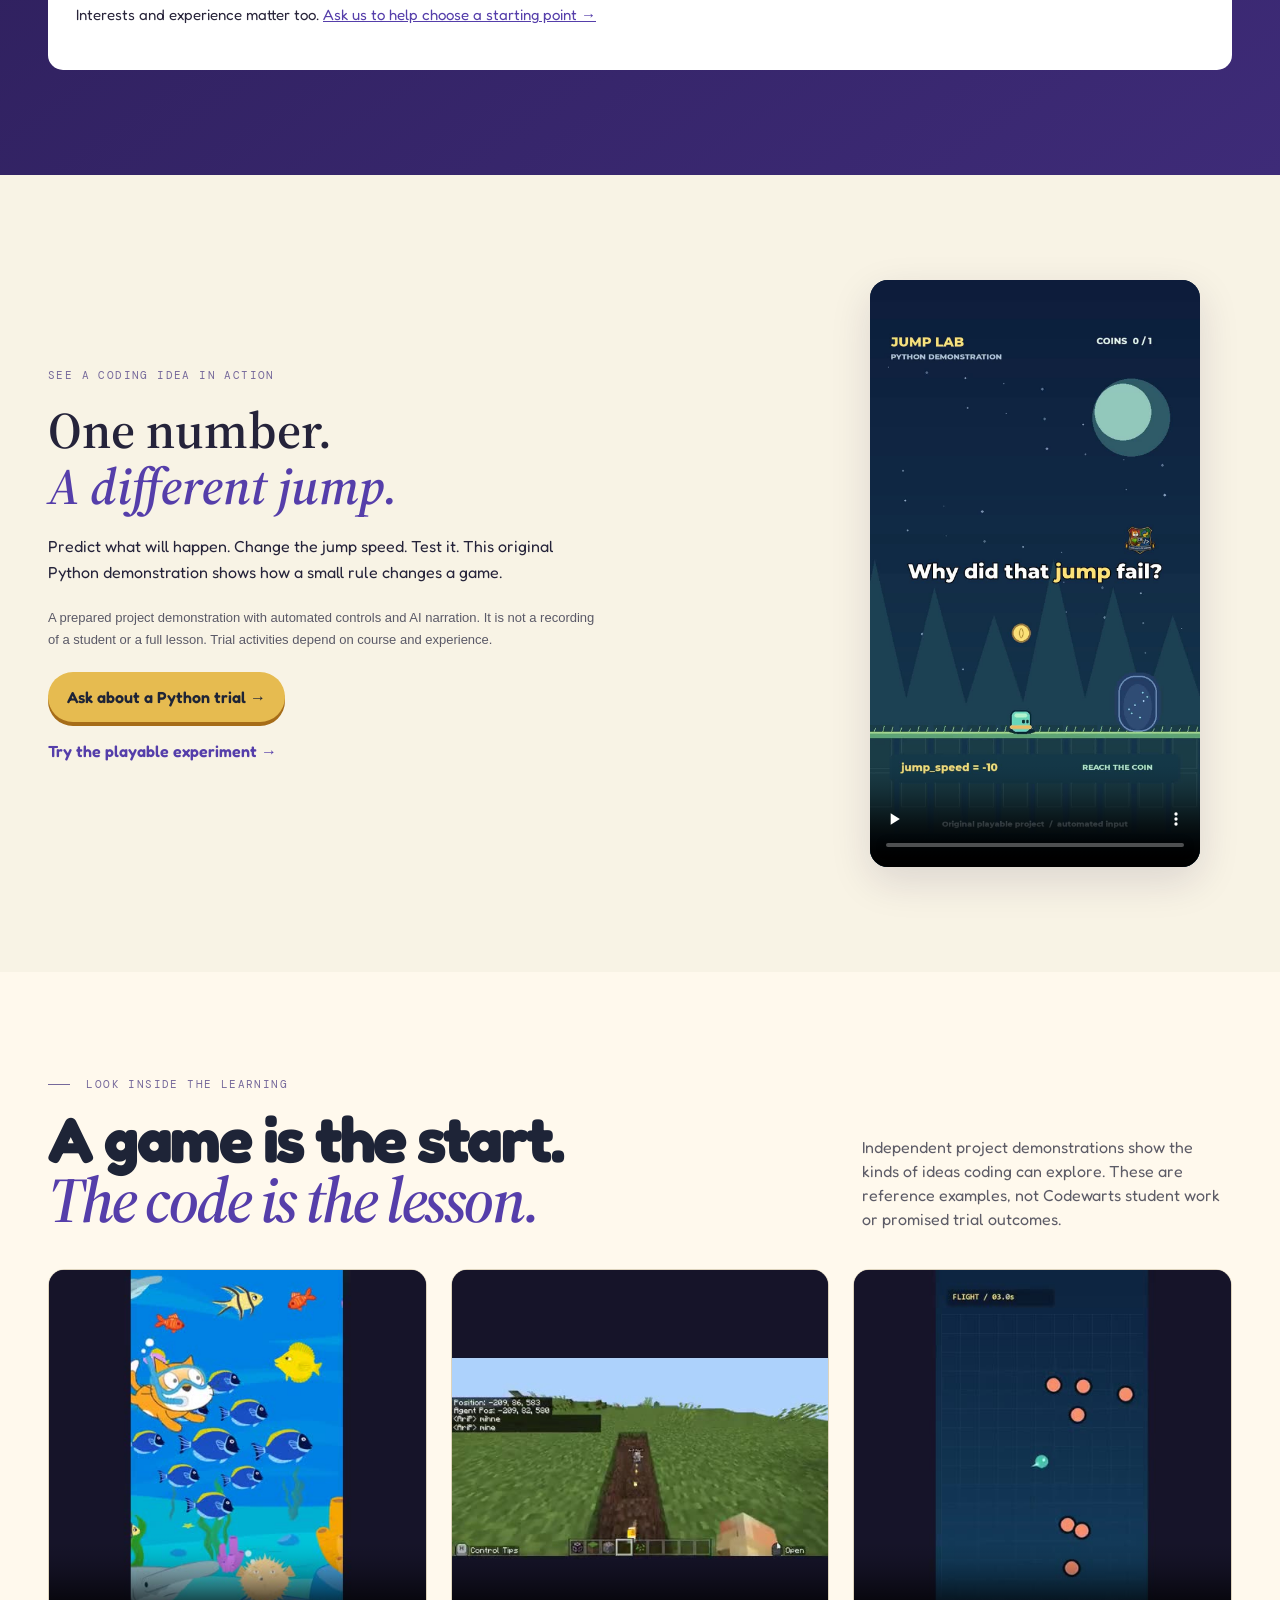
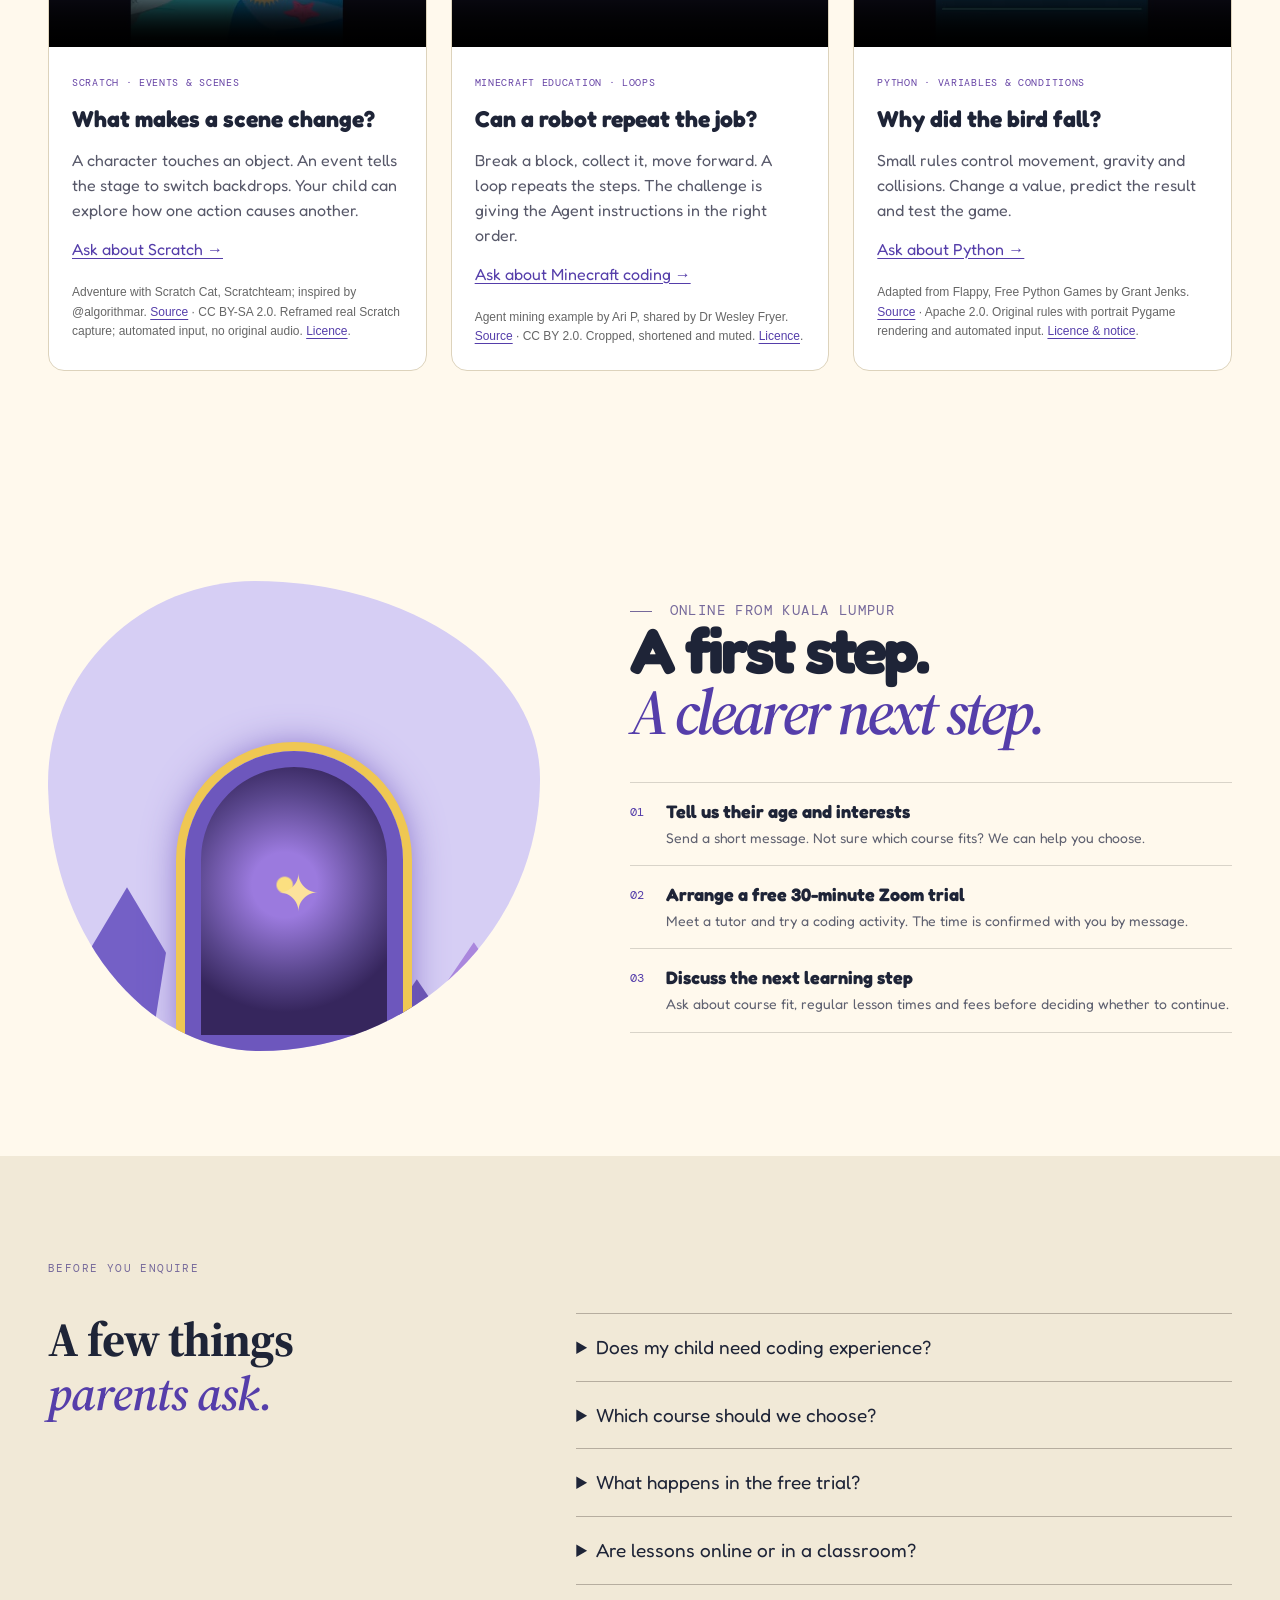
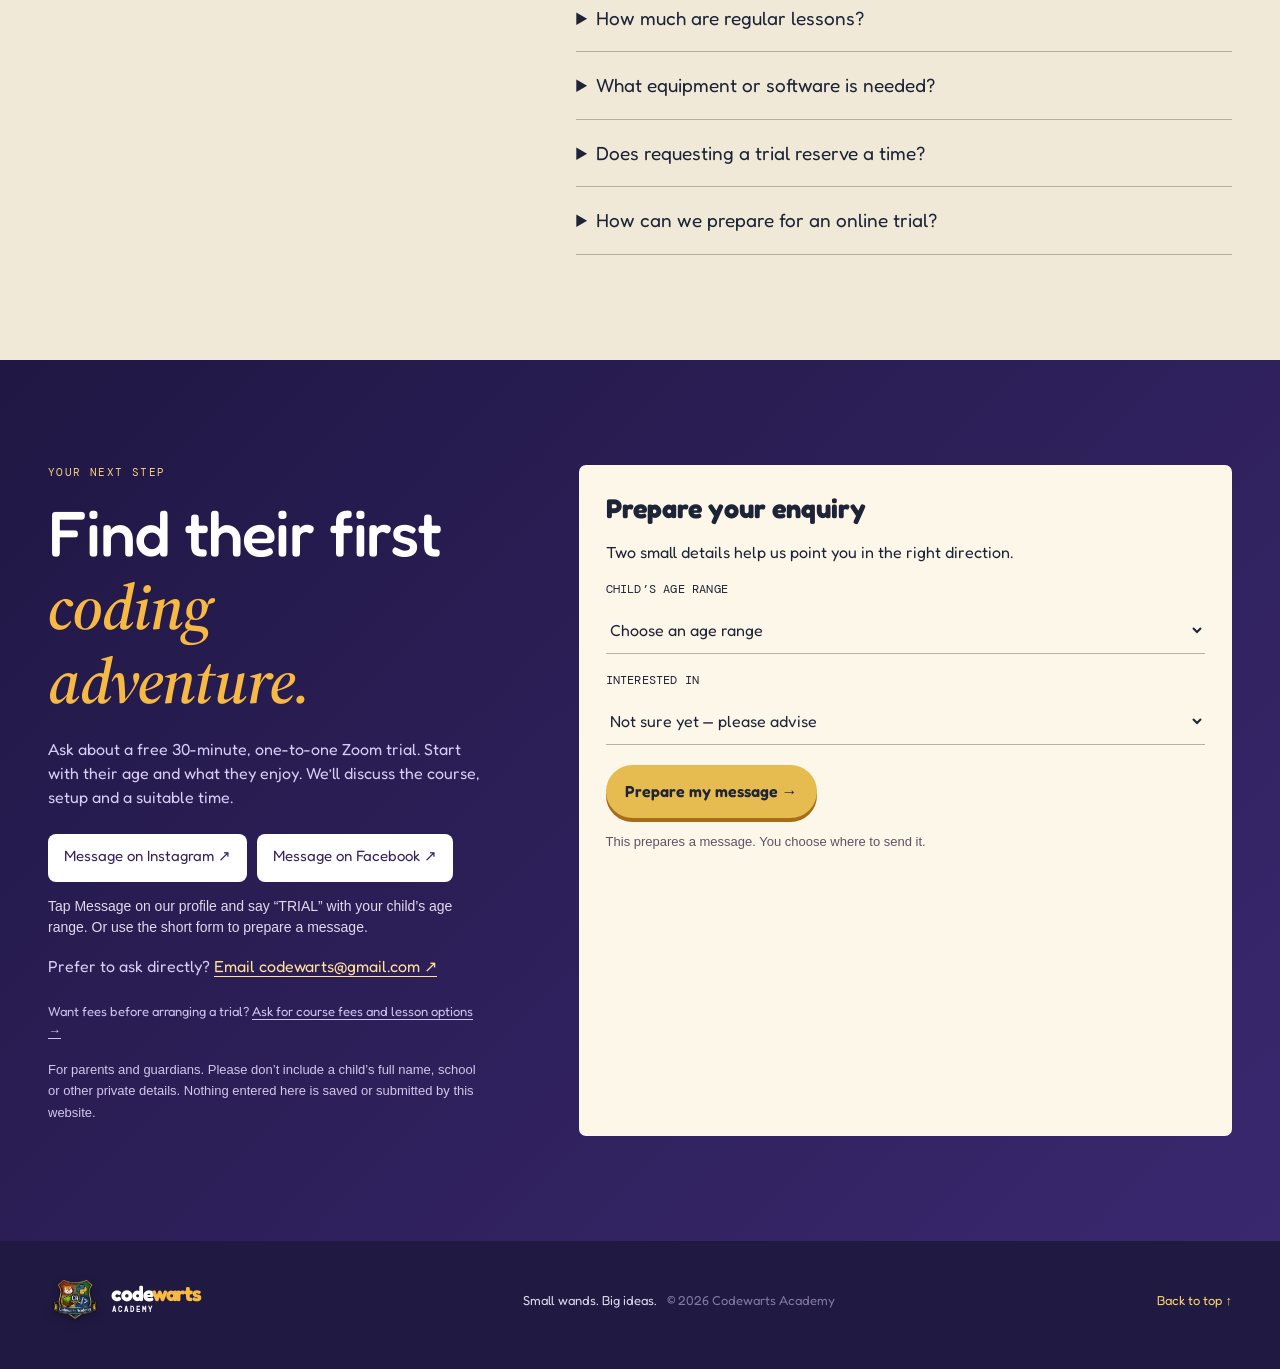
==== commit 7d8b8183: "Add original family coding challenge and clearer enquiry choices" ====
--- a/index.html
+++ b/index.html
@@ -21,7 +21,7 @@
 <header class="site-header">
 <a aria-label="Codewarts Academy home" class="brand crest-brand" href="#top"><img alt="Codewarts Academy crest" height="160" src="assets/codewarts-crest.webp" width="160"/><span>code<span>warts</span><small>ACADEMY</small></span></a>
 <button aria-controls="main-nav" aria-expanded="false" class="menu-toggle"><span></span><span></span><span></span><span class="sr-only">Open menu</span></button>
-<nav id="main-nav"><a href="#programmes">Choose a course</a><a href="#projects">See examples</a><a href="#path">How lessons work</a><a href="#questions">Parent questions</a><a class="nav-cta" href="#contact">Free 30-min trial</a></nav>
+<nav id="main-nav"><a href="#programmes">Choose a course</a><a href="treasure-trail/">Free coding challenge</a><a href="#path">How lessons work</a><a href="#questions">Parent questions</a><a class="nav-cta" href="#contact">Free 30-min trial</a></nav>
 </header>
 <main id="top">
 <section class="hero">
@@ -43,7 +43,7 @@
 </div>
 </section>
 <section aria-label="Teaching focus" class="ticker"><div>CREATE <b>✦</b> EXPLORE <b>✦</b> BUILD <b>✦</b> IMAGINE <b>✦</b> CREATE <b>✦</b> EXPLORE <b>✦</b> BUILD <b>✦</b> IMAGINE <b>✦</b></div></section>
-<section class="intro section" id="about">
+<section class="free-activity section" aria-labelledby="free-activity-title"><div><p class="eyebrow dark">TRY SOMETHING TOGETHER</p><h2 id="free-activity-title">Can two instructions<br/><em>reach the treasure?</em></h2><p>Guide a robot, spot a bug and discover a repeating pattern. Our free original coding challenge gives your family a small idea to explore before choosing a class.</p><a class="button primary" href="treasure-trail/?utm_source=website&amp;utm_medium=homepage">Play Treasure Trail →</a><p class="activity-note">Three puzzles · No account or download · Includes a paper activity</p></div><a href="treasure-trail/" aria-label="Play Treasure Trail, our free family coding challenge"><img src="assets/treasure-trail-share.png" width="1200" height="630" alt="Treasure Trail: a robot follows right and up arrows to a gem" loading="lazy"/></a></section><section class="intro section" id="about">
 <p class="eyebrow dark"><i></i> A different kind of after-school club</p>
 <div class="intro-grid"><h2>Build something.<br/><em>Understand how.</em></h2><div><p>An idea becomes a small project. Your child tries instructions, sees what happens and adjusts the code with a tutor. The aim is to help them explain their choices as well as enjoy what they make.</p><a class="arrow-link" href="#path">See how lessons work →</a></div></div>
 <div class="value-cards"><article><span class="card-icon">⌘</span><h3>Make and explain</h3><p>Build a project and practise explaining how the code changes what happens.</p></article><article><span class="card-icon">✦</span><h3>Try, test, adjust</h3><p>Use mistakes as a reason to investigate, change an instruction and test again.</p></article><article><span class="card-icon">⌁</span><h3>Learn at their pace</h3><p>Live one-to-one lessons give your child room to ask questions and work through challenges.</p></article></div>
@@ -64,7 +64,7 @@
 <article class="reference-card"><video aria-label="Minecraft Agent reference gameplay" controls="" playsinline="" poster="assets/demo-minecraft.jpg" preload="none"><source src="assets/demo-minecraft.mp4" type="video/mp4"/></video><div><span>MINECRAFT EDUCATION · LOOPS</span><h3>Can a robot repeat the job?</h3><p>Break a block, collect it, move forward. A loop repeats the steps. The challenge is giving the Agent instructions in the right order.</p><a data-course="minecraft" href="#contact">Ask about Minecraft coding →</a><small>Agent mining example by Ari P, shared by Dr Wesley Fryer. <a href="https://lessons.wesfryer.com/lessons/minecraft-mars/minecraft-mars-files" rel="noopener noreferrer" target="_blank">Source</a> · CC BY 2.0. Cropped, shortened and muted. <a href="https://creativecommons.org/licenses/by/2.0/" rel="noopener noreferrer" target="_blank">Licence</a>.</small></div></article>
 <article class="reference-card"><video aria-label="Python Flappy reference gameplay" controls="" playsinline="" poster="assets/demo-python.jpg" preload="none"><source src="assets/demo-python.mp4" type="video/mp4"/></video><div><span>PYTHON · VARIABLES &amp; CONDITIONS</span><h3>Why did the bird fall?</h3><p>Small rules control movement, gravity and collisions. Change a value, predict the result and test the game.</p><a data-course="python" href="#contact">Ask about Python →</a><small>Adapted from Flappy, Free Python Games by Grant Jenks. <a href="https://github.com/grantjenks/free-python-games/blob/master/src/freegames/flappy.py" rel="noopener noreferrer" target="_blank">Source</a> · Apache 2.0. Original rules with portrait Pygame rendering and automated input. <a href="assets/FREEGAMES-LICENSE.txt">Licence &amp; notice</a>.</small></div></article></div></section>
 <section class="path section" id="path"><div class="path-art"><div class="crystal c1"></div><div class="crystal c2"></div><div class="crystal c3"></div><div class="portal"><span>✦</span></div></div><div class="path-copy"><p class="eyebrow dark"><i></i> Online from Kuala Lumpur</p><h2>A first step.<br/><em>A clearer next step.</em></h2><ol><li><span>01</span><div><h3>Tell us their age and interests</h3><p>Send a short message. Not sure which course fits? We can help you choose.</p></div></li><li><span>02</span><div><h3>Arrange a free 30-minute Zoom trial</h3><p>Meet a tutor and try a coding activity. The time is confirmed with you by message.</p></div></li><li><span>03</span><div><h3>Discuss the next learning step</h3><p>Ask about course fit, regular lesson times and fees before deciding whether to continue.</p></div></li></ol></div></section>
-<section class="section parent-questions" id="questions"><p class="eyebrow dark">Before you enquire</p><h2>A few things<br/><em>parents ask.</em></h2><div class="faq-list"><details><summary>Does my child need coding experience?</summary><p>No coding experience is needed to ask about a trial. Tell us their age and interests, and we can recommend a starting point.</p></details><details><summary>Which course should we choose?</summary><p>Scratch Adventurers is aimed at ages 7–10, Minecraft Makers at 8–13 and Python Pioneers at 11–17. These are starting guides; ask about the best fit for your child.</p></details><details><summary>What happens in the free trial?</summary><p>The trial is a live, one-to-one 30-minute Zoom session: meet a tutor, try coding and discuss a suitable next step. The activity depends on the course and experience level.</p></details><details><summary>Are lessons online or in a classroom?</summary><p>Lessons are live and one-to-one on Zoom, with Codewarts based in Kuala Lumpur.</p></details><details><summary>How much are regular lessons?</summary><p>Fees depend on the course and experience level. Ask for the course fees and lesson options before deciding. Contact us for a confirmed quote.</p></details><details><summary>What equipment or software is needed?</summary><p>Ask us to confirm the device and software needed for your chosen course when arranging the trial, particularly for Minecraft Education. We will discuss setup before the session.</p></details><details><summary>Does requesting a trial reserve a time?</summary><p>No. An enquiry starts a conversation; your trial time is arranged and confirmed by message.</p></details><details><summary>How can we prepare for an online trial?</summary><p>Have a parent or guardian help arrange the session. A laptop or desktop with a keyboard is a useful starting point; tell us what device you have so we can confirm course compatibility. Test your internet and Zoom audio before the agreed time. We will confirm course software and account requirements, including Minecraft Education access, before the session.</p></details></div></section><section class="contact section" id="contact"><div class="contact-copy"><p class="eyebrow">Your next step</p><h2>Find their first<br/><em>coding adventure.</em></h2><p>Ask about a free 30-minute, one-to-one Zoom trial. Start with their age and what they enjoy. We’ll discuss the course, setup and a suitable time.</p><p class="contact-shortcut">Prefer to ask directly? <a href="mailto:codewarts@gmail.com?subject=Free%2030-minute%20coding%20trial">Email codewarts@gmail.com ↗</a></p><p class="price-note">Want fees before arranging a trial? <a href="mailto:codewarts@gmail.com?subject=Course%20fees%20and%20lesson%20options">Ask for course fees and lesson options →</a></p><p class="privacy-note">For parents and guardians. Please don’t include a child’s full name, school or other private details. Nothing entered here is saved or submitted by this website.</p></div>
+<section class="section parent-questions" id="questions"><p class="eyebrow dark">Before you enquire</p><h2>A few things<br/><em>parents ask.</em></h2><div class="faq-list"><details><summary>Does my child need coding experience?</summary><p>No coding experience is needed to ask about a trial. Tell us their age and interests, and we can recommend a starting point.</p></details><details><summary>Which course should we choose?</summary><p>Scratch Adventurers is aimed at ages 7–10, Minecraft Makers at 8–13 and Python Pioneers at 11–17. These are starting guides; ask about the best fit for your child.</p></details><details><summary>What happens in the free trial?</summary><p>The trial is a live, one-to-one 30-minute Zoom session: meet a tutor, try coding and discuss a suitable next step. The activity depends on the course and experience level.</p></details><details><summary>Are lessons online or in a classroom?</summary><p>Lessons are live and one-to-one on Zoom, with Codewarts based in Kuala Lumpur.</p></details><details><summary>How much are regular lessons?</summary><p>Fees depend on the course and experience level. Ask for the course fees and lesson options before deciding. Contact us for a confirmed quote.</p></details><details><summary>What equipment or software is needed?</summary><p>Ask us to confirm the device and software needed for your chosen course when arranging the trial, particularly for Minecraft Education. We will discuss setup before the session.</p></details><details><summary>Does requesting a trial reserve a time?</summary><p>No. An enquiry starts a conversation; your trial time is arranged and confirmed by message.</p></details><details><summary>How can we prepare for an online trial?</summary><p>Have a parent or guardian help arrange the session. A laptop or desktop with a keyboard is a useful starting point; tell us what device you have so we can confirm course compatibility. Test your internet and Zoom audio before the agreed time. We will confirm course software and account requirements, including Minecraft Education access, before the session.</p></details></div></section><section class="contact section" id="contact"><div class="contact-copy"><p class="eyebrow">Your next step</p><h2>Find their first<br/><em>coding adventure.</em></h2><p>Ask about a free 30-minute, one-to-one Zoom trial. Start with their age and what they enjoy. We’ll discuss the course, setup and a suitable time.</p><div class="direct-enquiry" aria-label="Contact Codewarts directly"><a href="https://www.instagram.com/codewartsacademy/" target="_blank" rel="noopener noreferrer">Message on Instagram ↗</a><a href="https://www.facebook.com/profile.php?id=61567592094323" target="_blank" rel="noopener noreferrer">Message on Facebook ↗</a></div><p class="direct-note">Tap Message on our profile and say “TRIAL” with your child’s age range. Or use the short form to prepare a message.</p><p class="contact-shortcut">Prefer to ask directly? <a href="mailto:codewarts@gmail.com?subject=Free%2030-minute%20coding%20trial">Email codewarts@gmail.com ↗</a></p><p class="price-note">Want fees before arranging a trial? <a href="mailto:codewarts@gmail.com?subject=Course%20fees%20and%20lesson%20options">Ask for course fees and lesson options →</a></p><p class="privacy-note">For parents and guardians. Please don’t include a child’s full name, school or other private details. Nothing entered here is saved or submitted by this website.</p></div>
 <form class="contact-form" id="trial-booking-form"><h3>Prepare your enquiry</h3><p class="form-intro">Two small details help us point you in the right direction.</p><label for="age">Child’s age range<select id="age" name="age" required=""><option value="">Choose an age range</option><option>7–10</option><option>11–13</option><option>14–17</option><option>Another age — please advise</option></select></label><label for="programme">Interested in<select id="programme" name="programme"><option>Not sure yet — please advise</option><option>Scratch</option><option>Minecraft Education</option><option>Python</option></select></label><button class="button primary" type="submit">Prepare my message →</button><p class="form-note">This prepares a message. You choose where to send it.</p><div hidden="" id="message-result"><label for="prepared-message">Your message<textarea id="prepared-message" readonly="" rows="7"></textarea></label><div class="send-actions"><button id="copy-message" type="button">Copy message</button><a class="send-email" href="mailto:codewarts@gmail.com" id="email-message">Open email draft ↗</a><a href="https://www.instagram.com/codewartsacademy/" rel="noopener noreferrer" target="_blank">Open Instagram ↗</a><a href="https://www.facebook.com/profile.php?id=61567592094323" rel="noopener noreferrer" target="_blank">Open Facebook ↗</a></div><p aria-live="polite" id="copy-status" role="status"></p><p class="form-note">For Instagram or Facebook, copy the message, open our profile and tap Message to paste it. For email, review and send the draft in your email app. Your enquiry is sent only when you press Send there.</p></div><noscript><p>JavaScript is off. <a href="mailto:codewarts@gmail.com">Email us</a> with your child’s age range and preferred course.</p></noscript></form></section>
 </main>
 <a class="mobile-trial-cta" href="#contact">Ask about a free 30-min trial →</a>
--- a/enquiry.css
+++ b/enquiry.css
@@ -4,3 +4,5 @@
 @media(max-width:900px){.reference-grid{grid-template-columns:1fr}.reference-card{display:grid;grid-template-columns:1fr 1fr}.parent-questions{grid-template-columns:1fr}.reference-card video{height:100%;max-height:410px}.contact{gap:36px}.hero h1{font-size:54px}}
 @media(max-width:760px){.hero h1{font-size:47px;letter-spacing:-1.7px}.reference-card{display:block}.reference-card video{height:auto;max-height:none}.programme{min-height:435px}.send-actions{grid-template-columns:1fr}.contact-form{padding:22px}.mobile-trial-cta{font-size:15px;line-height:1.3;min-height:48px;padding:14px 20px}footer{padding-bottom:110px}.hero-actions .button{max-width:100%;white-space:normal;font-size:16px}.parent-questions h2{font-size:42px}.contact h2{font-size:43px}.section{scroll-margin-top:25px}}
 @media(prefers-reduced-motion:reduce){html{scroll-behavior:auto}*,*:before,*:after{animation:none!important;transition:none!important}}
+
+.free-activity{display:grid;grid-template-columns:1fr 1fr;gap:45px;align-items:center;background:#f4eedf}.free-activity h2{font:600 44px/1.14 'Source Serif 4',Georgia,serif;letter-spacing:-1px;margin:15px 0}.free-activity h2 em{color:#553eaa}.free-activity p{line-height:1.6}.free-activity img{display:block;width:100%;height:auto;border-radius:16px;border:1px solid #dacfb9}.free-activity .activity-note{font-size:13px;color:#625970}.direct-enquiry{display:flex;flex-wrap:wrap;gap:10px;margin:25px 0 12px}.direct-enquiry a{display:inline-block;background:#fff;color:#37225f!important;border-radius:8px;text-decoration:none;padding:12px 16px;font-size:15px;min-height:48px}.contact .direct-note{font:14px/1.6 Arial,sans-serif;color:#e2d9ed!important}@media(max-width:760px){.free-activity{grid-template-columns:1fr;gap:24px}.free-activity h2{font-size:36px}.direct-enquiry{flex-direction:column}.direct-enquiry a{text-align:center}}
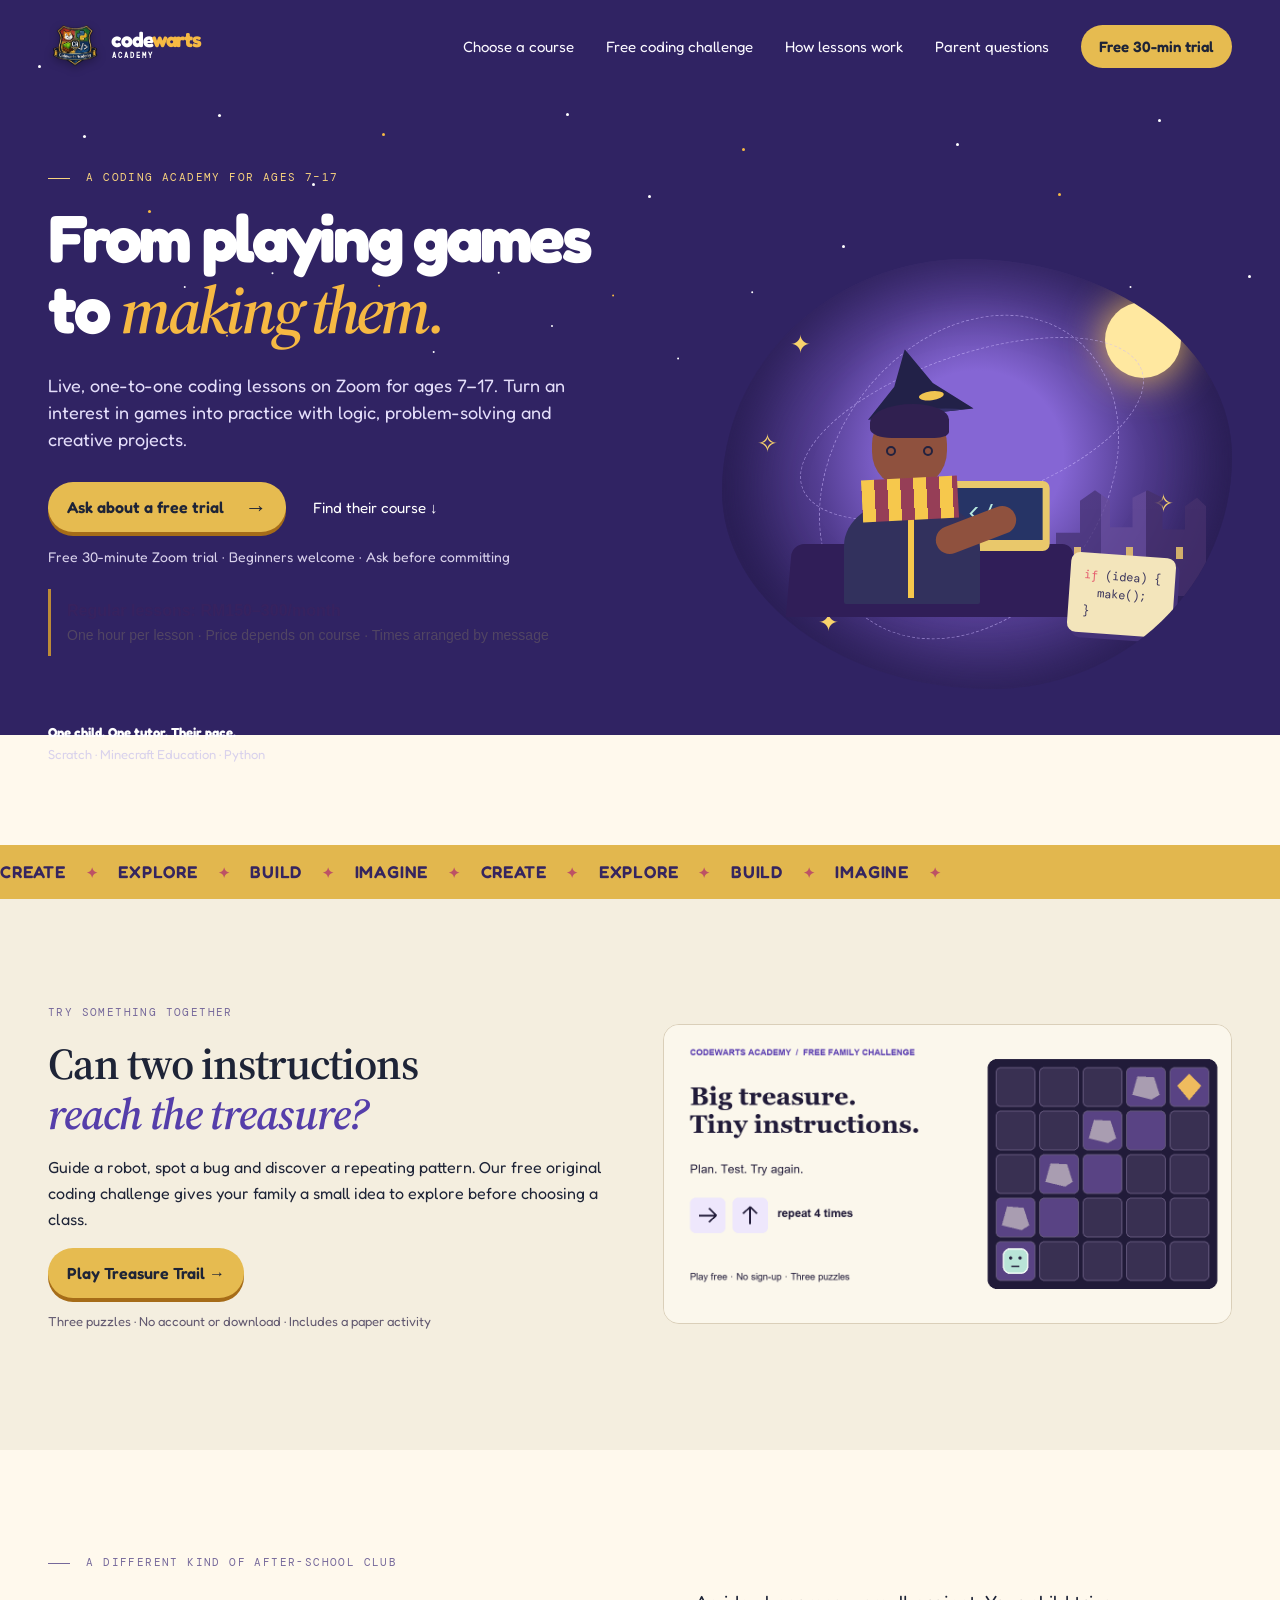
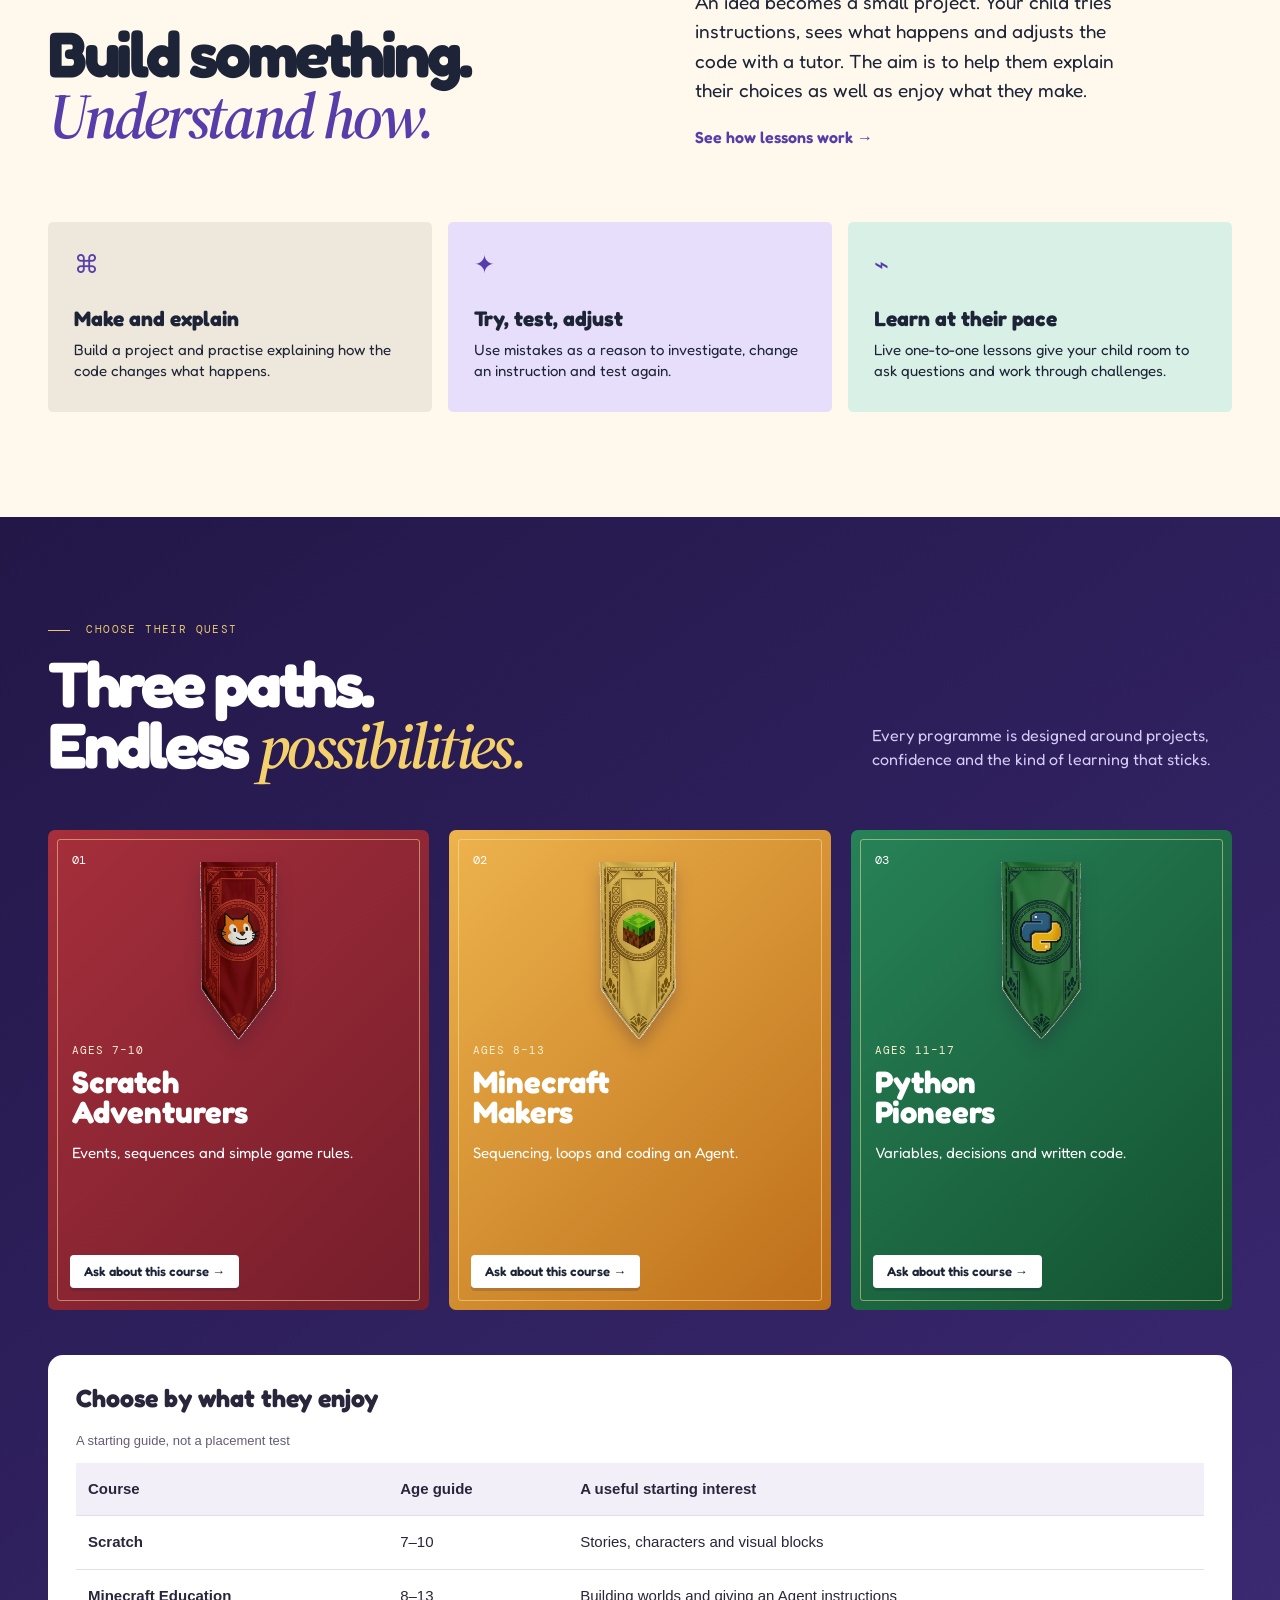
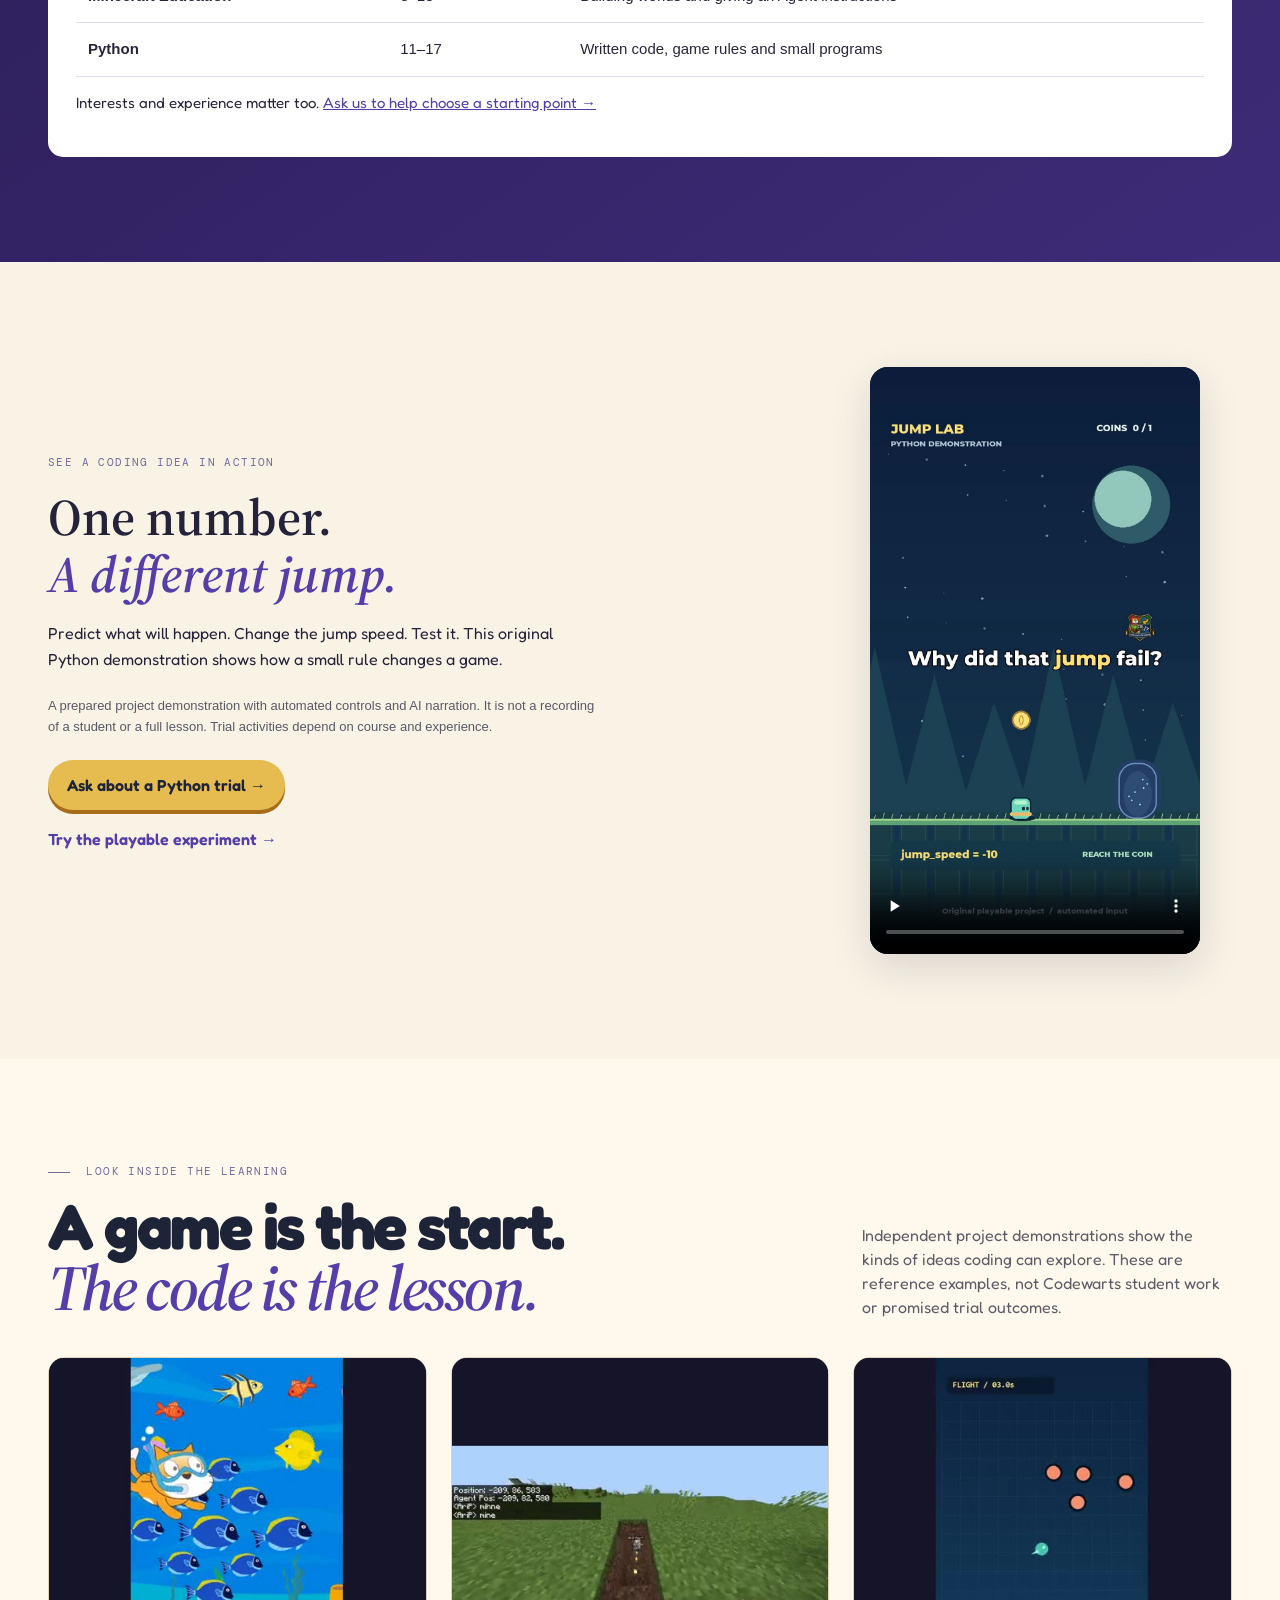
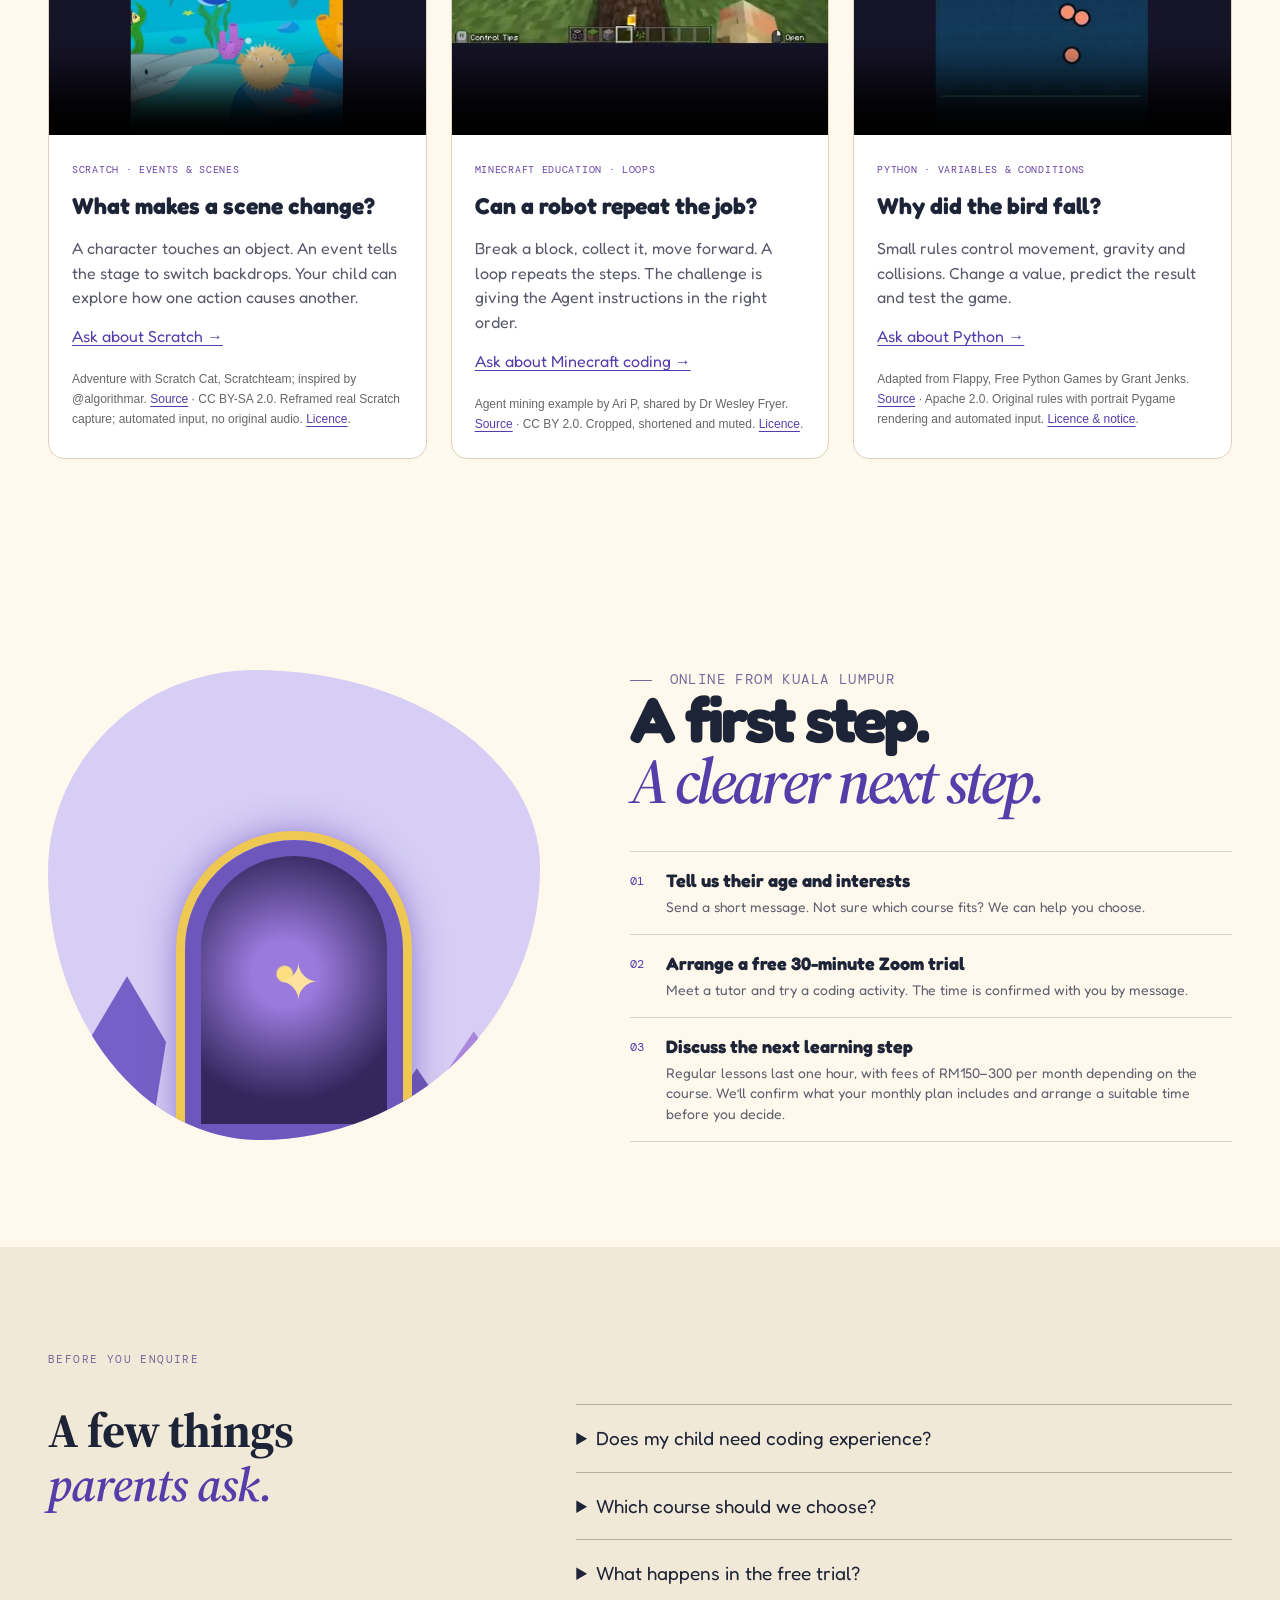
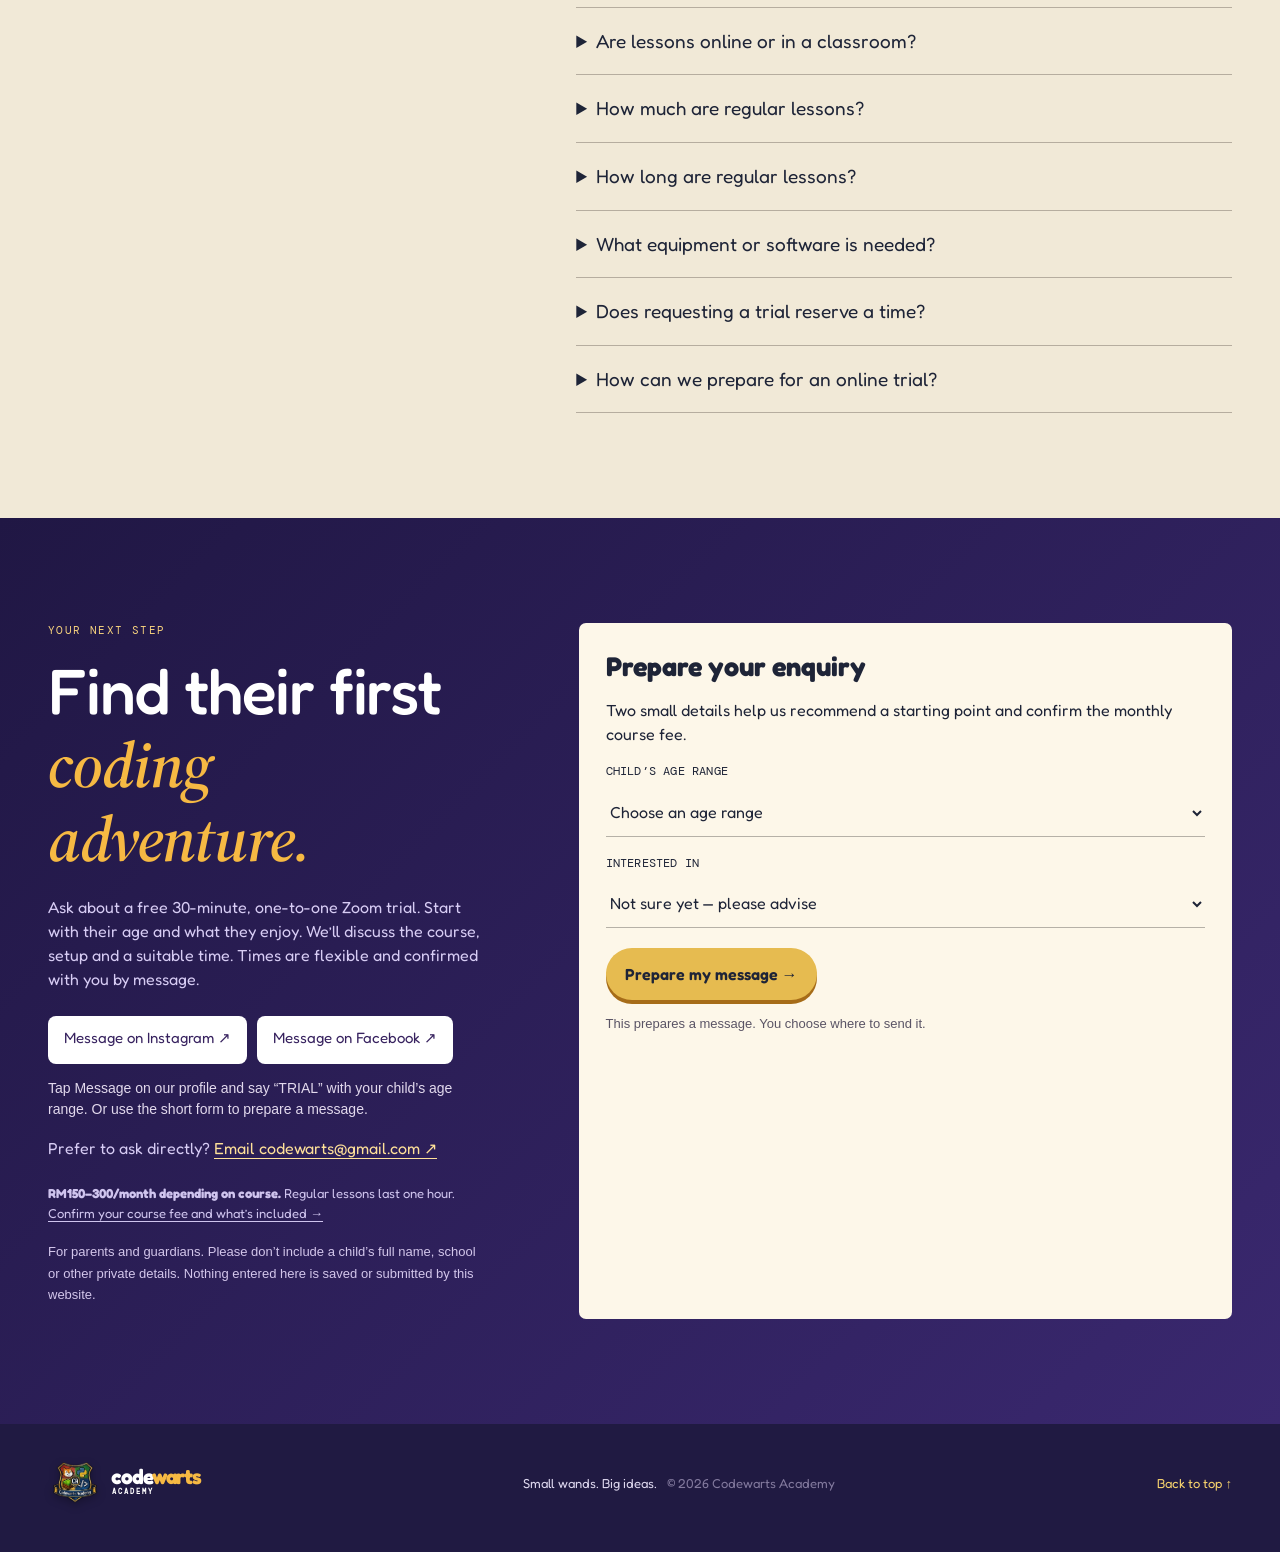
==== commit 123e05ab: "Clarify confirmed course fees and lesson duration" ====
--- a/index.html
+++ b/index.html
@@ -4,7 +4,7 @@
 <head>
 <meta charset="utf-8"/>
 <meta content="width=device-width, initial-scale=1.0" name="viewport"/>
-<meta content="Live one-to-one coding classes on Zoom for ages 7–17. Explore Scratch, Minecraft Education and Python. Ask about a free 30-minute trial with Codewarts Academy." name="description"/>
+<meta content="Live 1:1 Zoom coding for ages 7–17. One-hour regular lessons, RM150–300/month depending on course. Start with a free 30-minute Codewarts trial." name="description"/>
 <title>Coding Classes for Kids Online | Free Trial | Codewarts Academy</title>
 <link href="https://fonts.googleapis.com" rel="preconnect"/>
 <link crossorigin="" href="https://fonts.gstatic.com" rel="preconnect"/>
@@ -15,7 +15,7 @@
 <link href="banner-update.css" rel="stylesheet"/>
 <link href="projects.css" rel="stylesheet"/>
 <link href="project-gallery.css" rel="stylesheet"/>
-<link href="https://rashyaakb.github.io/codewarts-academy/" rel="canonical"/><meta content="website" property="og:type"/><meta content="Codewarts Academy" property="og:site_name"/><meta content="From playing games to making them." property="og:title"/><meta content="Live 1:1 coding lessons for ages 7–17. Start with a free 30-minute Zoom trial." property="og:description"/><meta content="https://rashyaakb.github.io/codewarts-academy/" property="og:url"/><meta content="https://rashyaakb.github.io/codewarts-academy/assets/share-card.jpg" property="og:image"/><meta content="Codewarts Academy: live one-to-one coding lessons, free 30-minute trial" property="og:image:alt"/><meta content="summary_large_image" name="twitter:card"/><link href="enquiry.css" rel="stylesheet"/><script type="application/ld+json">{"@context": "https://schema.org", "@type": "EducationalOrganization", "name": "Codewarts Academy", "url": "https://rashyaakb.github.io/codewarts-academy/", "logo": "https://rashyaakb.github.io/codewarts-academy/assets/codewarts-crest.png", "email": "codewarts@gmail.com", "sameAs": ["https://www.instagram.com/codewartsacademy/", "https://www.facebook.com/profile.php?id=61567592094323"], "description": "Live one-to-one online coding lessons for ages 7\u201317 in Scratch, Minecraft Education and Python."}</script><link href="assets/favicon.png" rel="icon" type="image/png"/><link href="demo.css" rel="stylesheet"/></head>
+<link href="https://rashyaakb.github.io/codewarts-academy/" rel="canonical"/><meta content="website" property="og:type"/><meta content="Codewarts Academy" property="og:site_name"/><meta content="From playing games to making them." property="og:title"/><meta content="Live 1:1 Zoom coding for ages 7–17. Regular lessons: one hour, RM150–300/month depending on course. Ask about a free 30-minute trial." property="og:description"/><meta content="https://rashyaakb.github.io/codewarts-academy/" property="og:url"/><meta content="https://rashyaakb.github.io/codewarts-academy/assets/share-card.jpg" property="og:image"/><meta content="Codewarts Academy: live one-to-one coding lessons, free 30-minute trial" property="og:image:alt"/><meta content="summary_large_image" name="twitter:card"/><link href="enquiry.css" rel="stylesheet"/><script type="application/ld+json">{"@context": "https://schema.org", "@type": "EducationalOrganization", "name": "Codewarts Academy", "url": "https://rashyaakb.github.io/codewarts-academy/", "logo": "https://rashyaakb.github.io/codewarts-academy/assets/codewarts-crest.png", "email": "codewarts@gmail.com", "sameAs": ["https://www.instagram.com/codewartsacademy/", "https://www.facebook.com/profile.php?id=61567592094323"], "description": "Live one-to-one online coding lessons for ages 7\u201317 in Scratch, Minecraft Education and Python."}</script><link href="assets/favicon.png" rel="icon" type="image/png"/><link href="demo.css" rel="stylesheet"/><script data-owner-faq="confirmed-2026-10-23" type="application/ld+json">{"@context": "https://schema.org", "@type": "FAQPage", "mainEntity": [{"@type": "Question", "name": "Does my child need coding experience?", "acceptedAnswer": {"@type": "Answer", "text": "No coding experience is needed to ask about a trial. Tell us their age and interests, and we can recommend a starting point."}}, {"@type": "Question", "name": "Which course should we choose?", "acceptedAnswer": {"@type": "Answer", "text": "Scratch Adventurers is aimed at ages 7–10, Minecraft Makers at 8–13 and Python Pioneers at 11–17. These are starting guides; ask about the best fit for your child."}}, {"@type": "Question", "name": "What happens in the free trial?", "acceptedAnswer": {"@type": "Answer", "text": "The trial is a live, one-to-one 30-minute Zoom session: meet a tutor, try coding and discuss a suitable next step. The activity depends on the course and experience level."}}, {"@type": "Question", "name": "Are lessons online or in a classroom?", "acceptedAnswer": {"@type": "Answer", "text": "Lessons are live and one-to-one on Zoom, with Codewarts based in Kuala Lumpur."}}, {"@type": "Question", "name": "How much are regular lessons?", "acceptedAnswer": {"@type": "Answer", "text": "Regular lesson fees range from RM150 to RM300 per month, depending on the course. Each regular lesson lasts one hour. Ask us to confirm your course’s monthly fee, what the plan includes and any setup requirements before enrolling."}}, {"@type": "Question", "name": "How long are regular lessons?", "acceptedAnswer": {"@type": "Answer", "text": "Each regular lesson lasts one hour. The free introductory trial is a separate 30-minute session. Ask us to confirm the lesson schedule and what your monthly course plan includes."}}, {"@type": "Question", "name": "What equipment or software is needed?", "acceptedAnswer": {"@type": "Answer", "text": "Ask us to confirm the device and software needed for your chosen course when arranging the trial, particularly for Minecraft Education. We will discuss setup before the session."}}, {"@type": "Question", "name": "Does requesting a trial reserve a time?", "acceptedAnswer": {"@type": "Answer", "text": "No. Times are flexible and arranged with you by message. An enquiry starts a conversation; your trial time is only reserved once we confirm it with you."}}, {"@type": "Question", "name": "How can we prepare for an online trial?", "acceptedAnswer": {"@type": "Answer", "text": "Have a parent or guardian help arrange the session. A laptop or desktop with a keyboard is a useful starting point; tell us what device you have so we can confirm course compatibility. Test your internet and Zoom audio before the agreed time. We will confirm course software and account requirements, including Minecraft Education access, before the session."}}]}</script></head>
 <body><a class="skip-link" href="#top">Skip to content</a>
 <div aria-hidden="true" class="stars"></div>
 <header class="site-header">
@@ -30,7 +30,7 @@
 <h1>From playing games<br/>to <em>making them.</em></h1>
 <p class="hero-text">Live, one-to-one coding lessons on Zoom for ages 7–17. Turn an interest in games into practice with logic, problem-solving and creative projects.</p>
 <div class="hero-actions"><a class="button primary spell-cta" href="#contact">Ask about a free trial <b>→</b></a><a class="text-link" href="#programmes">Find their course ↓</a></div>
-<p class="trial-note">Free 30-minute Zoom trial · Beginners welcome · Ask before committing</p>
+<p class="trial-note">Free 30-minute Zoom trial · Beginners welcome · Ask before committing</p><p class="lesson-price"><strong>Regular lessons: RM150–300/month</strong><br/>One hour per lesson · Price depends on course · Times arranged by message</p>
 <div class="trust-row"><p><strong>One child. One tutor. Their pace.</strong><br/>Scratch · Minecraft Education · Python</p></div>
 </div>
 <div aria-label="A young wizard coder at a magical computer" class="hero-art" role="img">
@@ -43,7 +43,7 @@
 </div>
 </section>
 <section aria-label="Teaching focus" class="ticker"><div>CREATE <b>✦</b> EXPLORE <b>✦</b> BUILD <b>✦</b> IMAGINE <b>✦</b> CREATE <b>✦</b> EXPLORE <b>✦</b> BUILD <b>✦</b> IMAGINE <b>✦</b></div></section>
-<section class="free-activity section" aria-labelledby="free-activity-title"><div><p class="eyebrow dark">TRY SOMETHING TOGETHER</p><h2 id="free-activity-title">Can two instructions<br/><em>reach the treasure?</em></h2><p>Guide a robot, spot a bug and discover a repeating pattern. Our free original coding challenge gives your family a small idea to explore before choosing a class.</p><a class="button primary" href="treasure-trail/?utm_source=website&amp;utm_medium=homepage">Play Treasure Trail →</a><p class="activity-note">Three puzzles · No account or download · Includes a paper activity</p></div><a href="treasure-trail/" aria-label="Play Treasure Trail, our free family coding challenge"><img src="assets/treasure-trail-share.png" width="1200" height="630" alt="Treasure Trail: a robot follows right and up arrows to a gem" loading="lazy"/></a></section><section class="intro section" id="about">
+<section aria-labelledby="free-activity-title" class="free-activity section"><div><p class="eyebrow dark">TRY SOMETHING TOGETHER</p><h2 id="free-activity-title">Can two instructions<br/><em>reach the treasure?</em></h2><p>Guide a robot, spot a bug and discover a repeating pattern. Our free original coding challenge gives your family a small idea to explore before choosing a class.</p><a class="button primary" href="treasure-trail/?utm_source=website&amp;utm_medium=homepage">Play Treasure Trail →</a><p class="activity-note">Three puzzles · No account or download · Includes a paper activity</p></div><a aria-label="Play Treasure Trail, our free family coding challenge" href="treasure-trail/"><img alt="Treasure Trail: a robot follows right and up arrows to a gem" height="630" loading="lazy" src="assets/treasure-trail-share.png" width="1200"/></a></section><section class="intro section" id="about">
 <p class="eyebrow dark"><i></i> A different kind of after-school club</p>
 <div class="intro-grid"><h2>Build something.<br/><em>Understand how.</em></h2><div><p>An idea becomes a small project. Your child tries instructions, sees what happens and adjusts the code with a tutor. The aim is to help them explain their choices as well as enjoy what they make.</p><a class="arrow-link" href="#path">See how lessons work →</a></div></div>
 <div class="value-cards"><article><span class="card-icon">⌘</span><h3>Make and explain</h3><p>Build a project and practise explaining how the code changes what happens.</p></article><article><span class="card-icon">✦</span><h3>Try, test, adjust</h3><p>Use mistakes as a reason to investigate, change an instruction and test again.</p></article><article><span class="card-icon">⌁</span><h3>Learn at their pace</h3><p>Live one-to-one lessons give your child room to ask questions and work through challenges.</p></article></div>
@@ -63,9 +63,9 @@
 <article class="reference-card"><video aria-label="Scratch adventure reference gameplay" controls="" playsinline="" poster="assets/demo-scratch.jpg" preload="none"><source src="assets/demo-scratch.mp4" type="video/mp4"/></video><div><span>SCRATCH · EVENTS &amp; SCENES</span><h3>What makes a scene change?</h3><p>A character touches an object. An event tells the stage to switch backdrops. Your child can explore how one action causes another.</p><a data-course="scratch" href="#contact">Ask about Scratch →</a><small>Adventure with Scratch Cat, Scratchteam; inspired by @algorithmar. <a href="https://scratch.mit.edu/projects/1107181129/" rel="noopener noreferrer" target="_blank">Source</a> · CC BY-SA 2.0. Reframed real Scratch capture; automated input, no original audio. <a href="https://creativecommons.org/licenses/by-sa/2.0/" rel="noopener noreferrer" target="_blank">Licence</a>.</small></div></article>
 <article class="reference-card"><video aria-label="Minecraft Agent reference gameplay" controls="" playsinline="" poster="assets/demo-minecraft.jpg" preload="none"><source src="assets/demo-minecraft.mp4" type="video/mp4"/></video><div><span>MINECRAFT EDUCATION · LOOPS</span><h3>Can a robot repeat the job?</h3><p>Break a block, collect it, move forward. A loop repeats the steps. The challenge is giving the Agent instructions in the right order.</p><a data-course="minecraft" href="#contact">Ask about Minecraft coding →</a><small>Agent mining example by Ari P, shared by Dr Wesley Fryer. <a href="https://lessons.wesfryer.com/lessons/minecraft-mars/minecraft-mars-files" rel="noopener noreferrer" target="_blank">Source</a> · CC BY 2.0. Cropped, shortened and muted. <a href="https://creativecommons.org/licenses/by/2.0/" rel="noopener noreferrer" target="_blank">Licence</a>.</small></div></article>
 <article class="reference-card"><video aria-label="Python Flappy reference gameplay" controls="" playsinline="" poster="assets/demo-python.jpg" preload="none"><source src="assets/demo-python.mp4" type="video/mp4"/></video><div><span>PYTHON · VARIABLES &amp; CONDITIONS</span><h3>Why did the bird fall?</h3><p>Small rules control movement, gravity and collisions. Change a value, predict the result and test the game.</p><a data-course="python" href="#contact">Ask about Python →</a><small>Adapted from Flappy, Free Python Games by Grant Jenks. <a href="https://github.com/grantjenks/free-python-games/blob/master/src/freegames/flappy.py" rel="noopener noreferrer" target="_blank">Source</a> · Apache 2.0. Original rules with portrait Pygame rendering and automated input. <a href="assets/FREEGAMES-LICENSE.txt">Licence &amp; notice</a>.</small></div></article></div></section>
-<section class="path section" id="path"><div class="path-art"><div class="crystal c1"></div><div class="crystal c2"></div><div class="crystal c3"></div><div class="portal"><span>✦</span></div></div><div class="path-copy"><p class="eyebrow dark"><i></i> Online from Kuala Lumpur</p><h2>A first step.<br/><em>A clearer next step.</em></h2><ol><li><span>01</span><div><h3>Tell us their age and interests</h3><p>Send a short message. Not sure which course fits? We can help you choose.</p></div></li><li><span>02</span><div><h3>Arrange a free 30-minute Zoom trial</h3><p>Meet a tutor and try a coding activity. The time is confirmed with you by message.</p></div></li><li><span>03</span><div><h3>Discuss the next learning step</h3><p>Ask about course fit, regular lesson times and fees before deciding whether to continue.</p></div></li></ol></div></section>
-<section class="section parent-questions" id="questions"><p class="eyebrow dark">Before you enquire</p><h2>A few things<br/><em>parents ask.</em></h2><div class="faq-list"><details><summary>Does my child need coding experience?</summary><p>No coding experience is needed to ask about a trial. Tell us their age and interests, and we can recommend a starting point.</p></details><details><summary>Which course should we choose?</summary><p>Scratch Adventurers is aimed at ages 7–10, Minecraft Makers at 8–13 and Python Pioneers at 11–17. These are starting guides; ask about the best fit for your child.</p></details><details><summary>What happens in the free trial?</summary><p>The trial is a live, one-to-one 30-minute Zoom session: meet a tutor, try coding and discuss a suitable next step. The activity depends on the course and experience level.</p></details><details><summary>Are lessons online or in a classroom?</summary><p>Lessons are live and one-to-one on Zoom, with Codewarts based in Kuala Lumpur.</p></details><details><summary>How much are regular lessons?</summary><p>Fees depend on the course and experience level. Ask for the course fees and lesson options before deciding. Contact us for a confirmed quote.</p></details><details><summary>What equipment or software is needed?</summary><p>Ask us to confirm the device and software needed for your chosen course when arranging the trial, particularly for Minecraft Education. We will discuss setup before the session.</p></details><details><summary>Does requesting a trial reserve a time?</summary><p>No. An enquiry starts a conversation; your trial time is arranged and confirmed by message.</p></details><details><summary>How can we prepare for an online trial?</summary><p>Have a parent or guardian help arrange the session. A laptop or desktop with a keyboard is a useful starting point; tell us what device you have so we can confirm course compatibility. Test your internet and Zoom audio before the agreed time. We will confirm course software and account requirements, including Minecraft Education access, before the session.</p></details></div></section><section class="contact section" id="contact"><div class="contact-copy"><p class="eyebrow">Your next step</p><h2>Find their first<br/><em>coding adventure.</em></h2><p>Ask about a free 30-minute, one-to-one Zoom trial. Start with their age and what they enjoy. We’ll discuss the course, setup and a suitable time.</p><div class="direct-enquiry" aria-label="Contact Codewarts directly"><a href="https://www.instagram.com/codewartsacademy/" target="_blank" rel="noopener noreferrer">Message on Instagram ↗</a><a href="https://www.facebook.com/profile.php?id=61567592094323" target="_blank" rel="noopener noreferrer">Message on Facebook ↗</a></div><p class="direct-note">Tap Message on our profile and say “TRIAL” with your child’s age range. Or use the short form to prepare a message.</p><p class="contact-shortcut">Prefer to ask directly? <a href="mailto:codewarts@gmail.com?subject=Free%2030-minute%20coding%20trial">Email codewarts@gmail.com ↗</a></p><p class="price-note">Want fees before arranging a trial? <a href="mailto:codewarts@gmail.com?subject=Course%20fees%20and%20lesson%20options">Ask for course fees and lesson options →</a></p><p class="privacy-note">For parents and guardians. Please don’t include a child’s full name, school or other private details. Nothing entered here is saved or submitted by this website.</p></div>
-<form class="contact-form" id="trial-booking-form"><h3>Prepare your enquiry</h3><p class="form-intro">Two small details help us point you in the right direction.</p><label for="age">Child’s age range<select id="age" name="age" required=""><option value="">Choose an age range</option><option>7–10</option><option>11–13</option><option>14–17</option><option>Another age — please advise</option></select></label><label for="programme">Interested in<select id="programme" name="programme"><option>Not sure yet — please advise</option><option>Scratch</option><option>Minecraft Education</option><option>Python</option></select></label><button class="button primary" type="submit">Prepare my message →</button><p class="form-note">This prepares a message. You choose where to send it.</p><div hidden="" id="message-result"><label for="prepared-message">Your message<textarea id="prepared-message" readonly="" rows="7"></textarea></label><div class="send-actions"><button id="copy-message" type="button">Copy message</button><a class="send-email" href="mailto:codewarts@gmail.com" id="email-message">Open email draft ↗</a><a href="https://www.instagram.com/codewartsacademy/" rel="noopener noreferrer" target="_blank">Open Instagram ↗</a><a href="https://www.facebook.com/profile.php?id=61567592094323" rel="noopener noreferrer" target="_blank">Open Facebook ↗</a></div><p aria-live="polite" id="copy-status" role="status"></p><p class="form-note">For Instagram or Facebook, copy the message, open our profile and tap Message to paste it. For email, review and send the draft in your email app. Your enquiry is sent only when you press Send there.</p></div><noscript><p>JavaScript is off. <a href="mailto:codewarts@gmail.com">Email us</a> with your child’s age range and preferred course.</p></noscript></form></section>
+<section class="path section" id="path"><div class="path-art"><div class="crystal c1"></div><div class="crystal c2"></div><div class="crystal c3"></div><div class="portal"><span>✦</span></div></div><div class="path-copy"><p class="eyebrow dark"><i></i> Online from Kuala Lumpur</p><h2>A first step.<br/><em>A clearer next step.</em></h2><ol><li><span>01</span><div><h3>Tell us their age and interests</h3><p>Send a short message. Not sure which course fits? We can help you choose.</p></div></li><li><span>02</span><div><h3>Arrange a free 30-minute Zoom trial</h3><p>Meet a tutor and try a coding activity. The time is confirmed with you by message.</p></div></li><li><span>03</span><div><h3>Discuss the next learning step</h3><p>Regular lessons last one hour, with fees of RM150–300 per month depending on the course. We’ll confirm what your monthly plan includes and arrange a suitable time before you decide.</p></div></li></ol></div></section>
+<section class="section parent-questions" id="questions"><p class="eyebrow dark">Before you enquire</p><h2>A few things<br/><em>parents ask.</em></h2><div class="faq-list"><details><summary>Does my child need coding experience?</summary><p>No coding experience is needed to ask about a trial. Tell us their age and interests, and we can recommend a starting point.</p></details><details><summary>Which course should we choose?</summary><p>Scratch Adventurers is aimed at ages 7–10, Minecraft Makers at 8–13 and Python Pioneers at 11–17. These are starting guides; ask about the best fit for your child.</p></details><details><summary>What happens in the free trial?</summary><p>The trial is a live, one-to-one 30-minute Zoom session: meet a tutor, try coding and discuss a suitable next step. The activity depends on the course and experience level.</p></details><details><summary>Are lessons online or in a classroom?</summary><p>Lessons are live and one-to-one on Zoom, with Codewarts based in Kuala Lumpur.</p></details><details><summary>How much are regular lessons?</summary><p>Regular lesson fees range from RM150 to RM300 per month, depending on the course. Each regular lesson lasts one hour. Ask us to confirm your course’s monthly fee, what the plan includes and any setup requirements before enrolling.</p></details><details><summary>How long are regular lessons?</summary><p>Each regular lesson lasts one hour. The free introductory trial is a separate 30-minute session. Ask us to confirm the lesson schedule and what your monthly course plan includes.</p></details><details><summary>What equipment or software is needed?</summary><p>Ask us to confirm the device and software needed for your chosen course when arranging the trial, particularly for Minecraft Education. We will discuss setup before the session.</p></details><details><summary>Does requesting a trial reserve a time?</summary><p>No. Times are flexible and arranged with you by message. An enquiry starts a conversation; your trial time is only reserved once we confirm it with you.</p></details><details><summary>How can we prepare for an online trial?</summary><p>Have a parent or guardian help arrange the session. A laptop or desktop with a keyboard is a useful starting point; tell us what device you have so we can confirm course compatibility. Test your internet and Zoom audio before the agreed time. We will confirm course software and account requirements, including Minecraft Education access, before the session.</p></details></div></section><section class="contact section" id="contact"><div class="contact-copy"><p class="eyebrow">Your next step</p><h2>Find their first<br/><em>coding adventure.</em></h2><p>Ask about a free 30-minute, one-to-one Zoom trial. Start with their age and what they enjoy. We’ll discuss the course, setup and a suitable time. Times are flexible and confirmed with you by message.</p><div aria-label="Contact Codewarts directly" class="direct-enquiry"><a href="https://www.instagram.com/codewartsacademy/" rel="noopener noreferrer" target="_blank">Message on Instagram ↗</a><a href="https://www.facebook.com/profile.php?id=61567592094323" rel="noopener noreferrer" target="_blank">Message on Facebook ↗</a></div><p class="direct-note">Tap Message on our profile and say “TRIAL” with your child’s age range. Or use the short form to prepare a message.</p><p class="contact-shortcut">Prefer to ask directly? <a href="mailto:codewarts@gmail.com?subject=Free%2030-minute%20coding%20trial">Email codewarts@gmail.com ↗</a></p><p class="price-note"><strong>RM150–300/month depending on course.</strong> Regular lessons last one hour. <a href="mailto:codewarts@gmail.com?subject=Course%20fees%20and%20lesson%20options">Confirm your course fee and what’s included →</a></p><p class="privacy-note">For parents and guardians. Please don’t include a child’s full name, school or other private details. Nothing entered here is saved or submitted by this website.</p></div>
+<form class="contact-form" id="trial-booking-form"><h3>Prepare your enquiry</h3><p class="form-intro">Two small details help us recommend a starting point and confirm the monthly course fee.</p><label for="age">Child’s age range<select id="age" name="age" required=""><option value="">Choose an age range</option><option>7–10</option><option>11–13</option><option>14–17</option><option>Another age — please advise</option></select></label><label for="programme">Interested in<select id="programme" name="programme"><option>Not sure yet — please advise</option><option>Scratch</option><option>Minecraft Education</option><option>Python</option></select></label><button class="button primary" type="submit">Prepare my message →</button><p class="form-note">This prepares a message. You choose where to send it.</p><div hidden="" id="message-result"><label for="prepared-message">Your message<textarea id="prepared-message" readonly="" rows="7"></textarea></label><div class="send-actions"><button id="copy-message" type="button">Copy message</button><a class="send-email" href="mailto:codewarts@gmail.com" id="email-message">Open email draft ↗</a><a href="https://www.instagram.com/codewartsacademy/" rel="noopener noreferrer" target="_blank">Open Instagram ↗</a><a href="https://www.facebook.com/profile.php?id=61567592094323" rel="noopener noreferrer" target="_blank">Open Facebook ↗</a></div><p aria-live="polite" id="copy-status" role="status"></p><p class="form-note">For Instagram or Facebook, copy the message, open our profile and tap Message to paste it. For email, review and send the draft in your email app. Your enquiry is sent only when you press Send there.</p></div><noscript><p>JavaScript is off. <a href="mailto:codewarts@gmail.com">Email us</a> with your child’s age range and preferred course.</p></noscript></form></section>
 </main>
 <a class="mobile-trial-cta" href="#contact">Ask about a free 30-min trial →</a>
 <footer><a class="brand crest-brand" href="#top"><img alt="Codewarts Academy crest" height="160" src="assets/codewarts-crest.webp" width="160"/><span>code<span>warts</span><small>ACADEMY</small></span></a><p>Small wands. Big ideas. <span>© 2026 Codewarts Academy</span></p><a href="#top">Back to top ↑</a></footer>
--- a/enquiry.css
+++ b/enquiry.css
@@ -6,3 +6,5 @@
 @media(prefers-reduced-motion:reduce){html{scroll-behavior:auto}*,*:before,*:after{animation:none!important;transition:none!important}}
 
 .free-activity{display:grid;grid-template-columns:1fr 1fr;gap:45px;align-items:center;background:#f4eedf}.free-activity h2{font:600 44px/1.14 'Source Serif 4',Georgia,serif;letter-spacing:-1px;margin:15px 0}.free-activity h2 em{color:#553eaa}.free-activity p{line-height:1.6}.free-activity img{display:block;width:100%;height:auto;border-radius:16px;border:1px solid #dacfb9}.free-activity .activity-note{font-size:13px;color:#625970}.direct-enquiry{display:flex;flex-wrap:wrap;gap:10px;margin:25px 0 12px}.direct-enquiry a{display:inline-block;background:#fff;color:#37225f!important;border-radius:8px;text-decoration:none;padding:12px 16px;font-size:15px;min-height:48px}.contact .direct-note{font:14px/1.6 Arial,sans-serif;color:#e2d9ed!important}@media(max-width:760px){.free-activity{grid-template-columns:1fr;gap:24px}.free-activity h2{font-size:36px}.direct-enquiry{flex-direction:column}.direct-enquiry a{text-align:center}}
+
+.hero .lesson-price{border-left:3px solid #bd8b37;padding:9px 0 9px 16px;font:14px/1.65 Arial,sans-serif;color:#514563;margin:20px 0;max-width:520px}.hero .lesson-price strong{color:#37225f;font-size:16px}
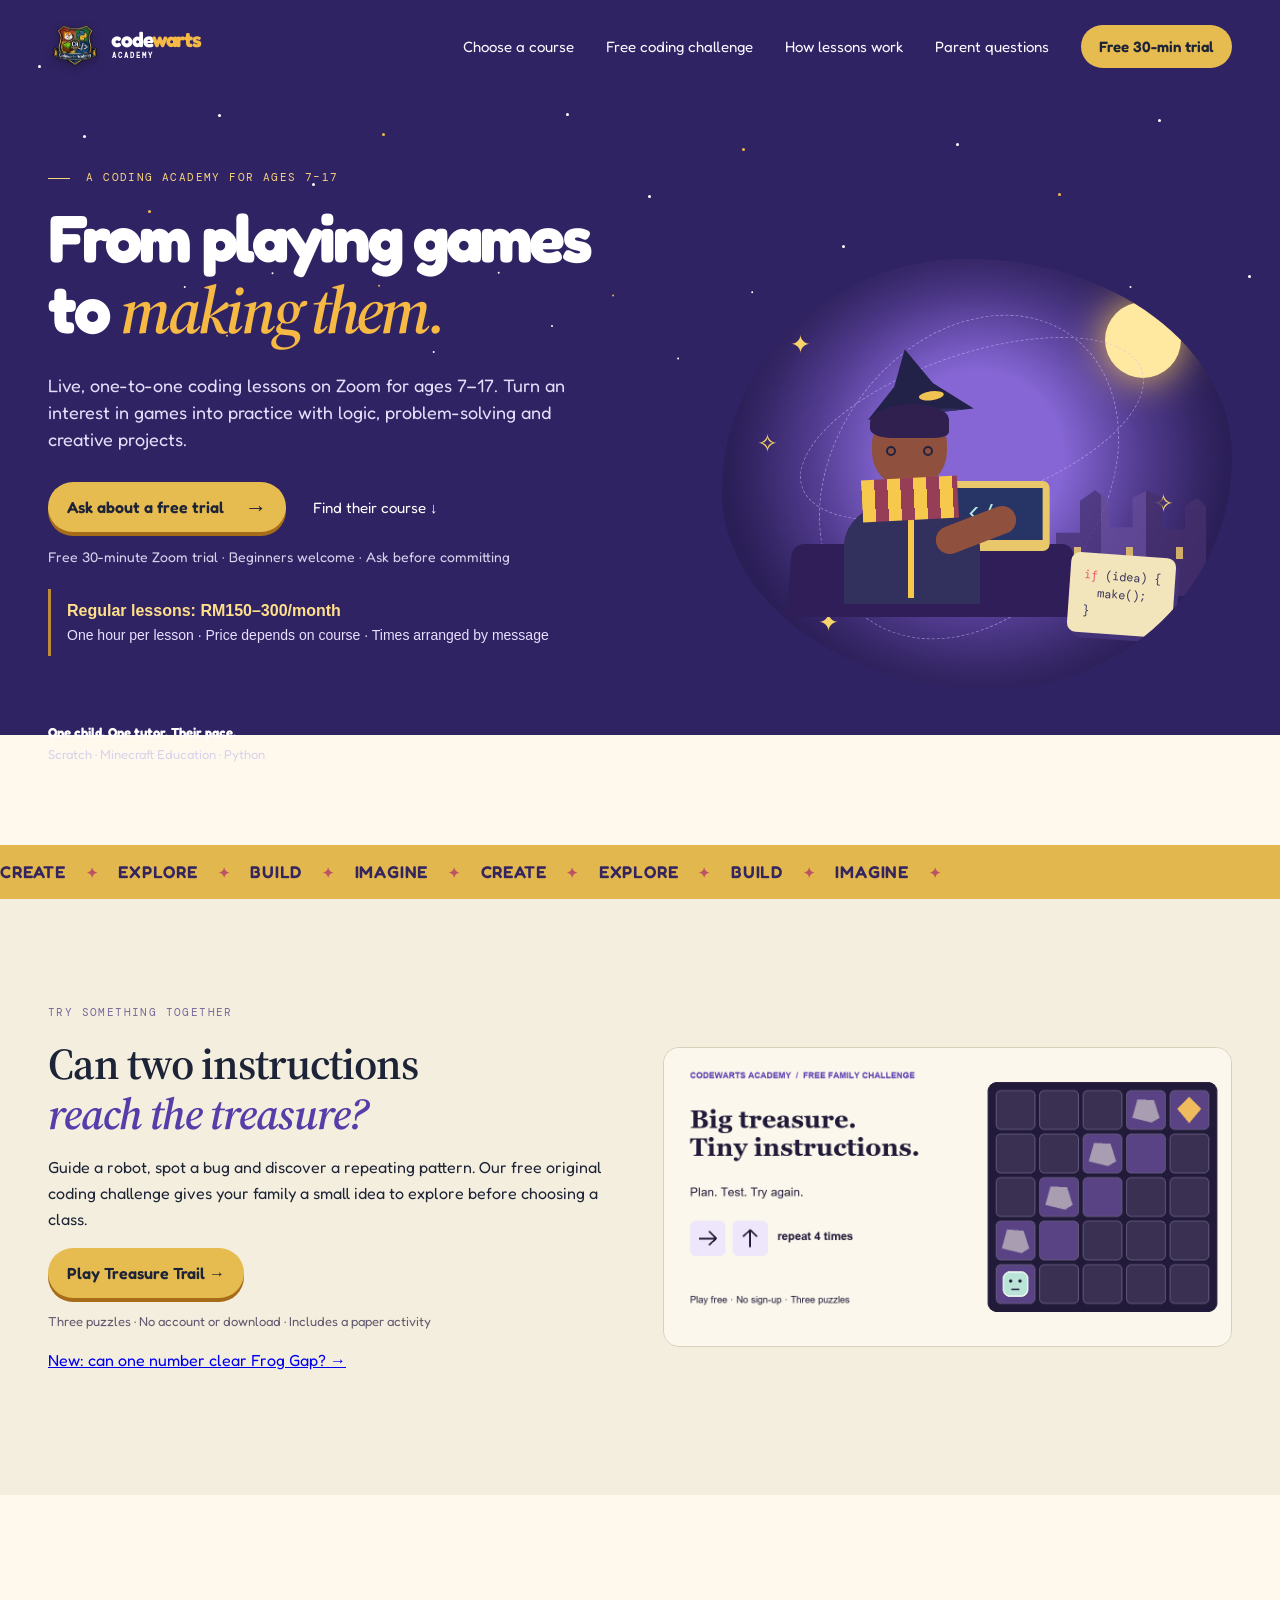
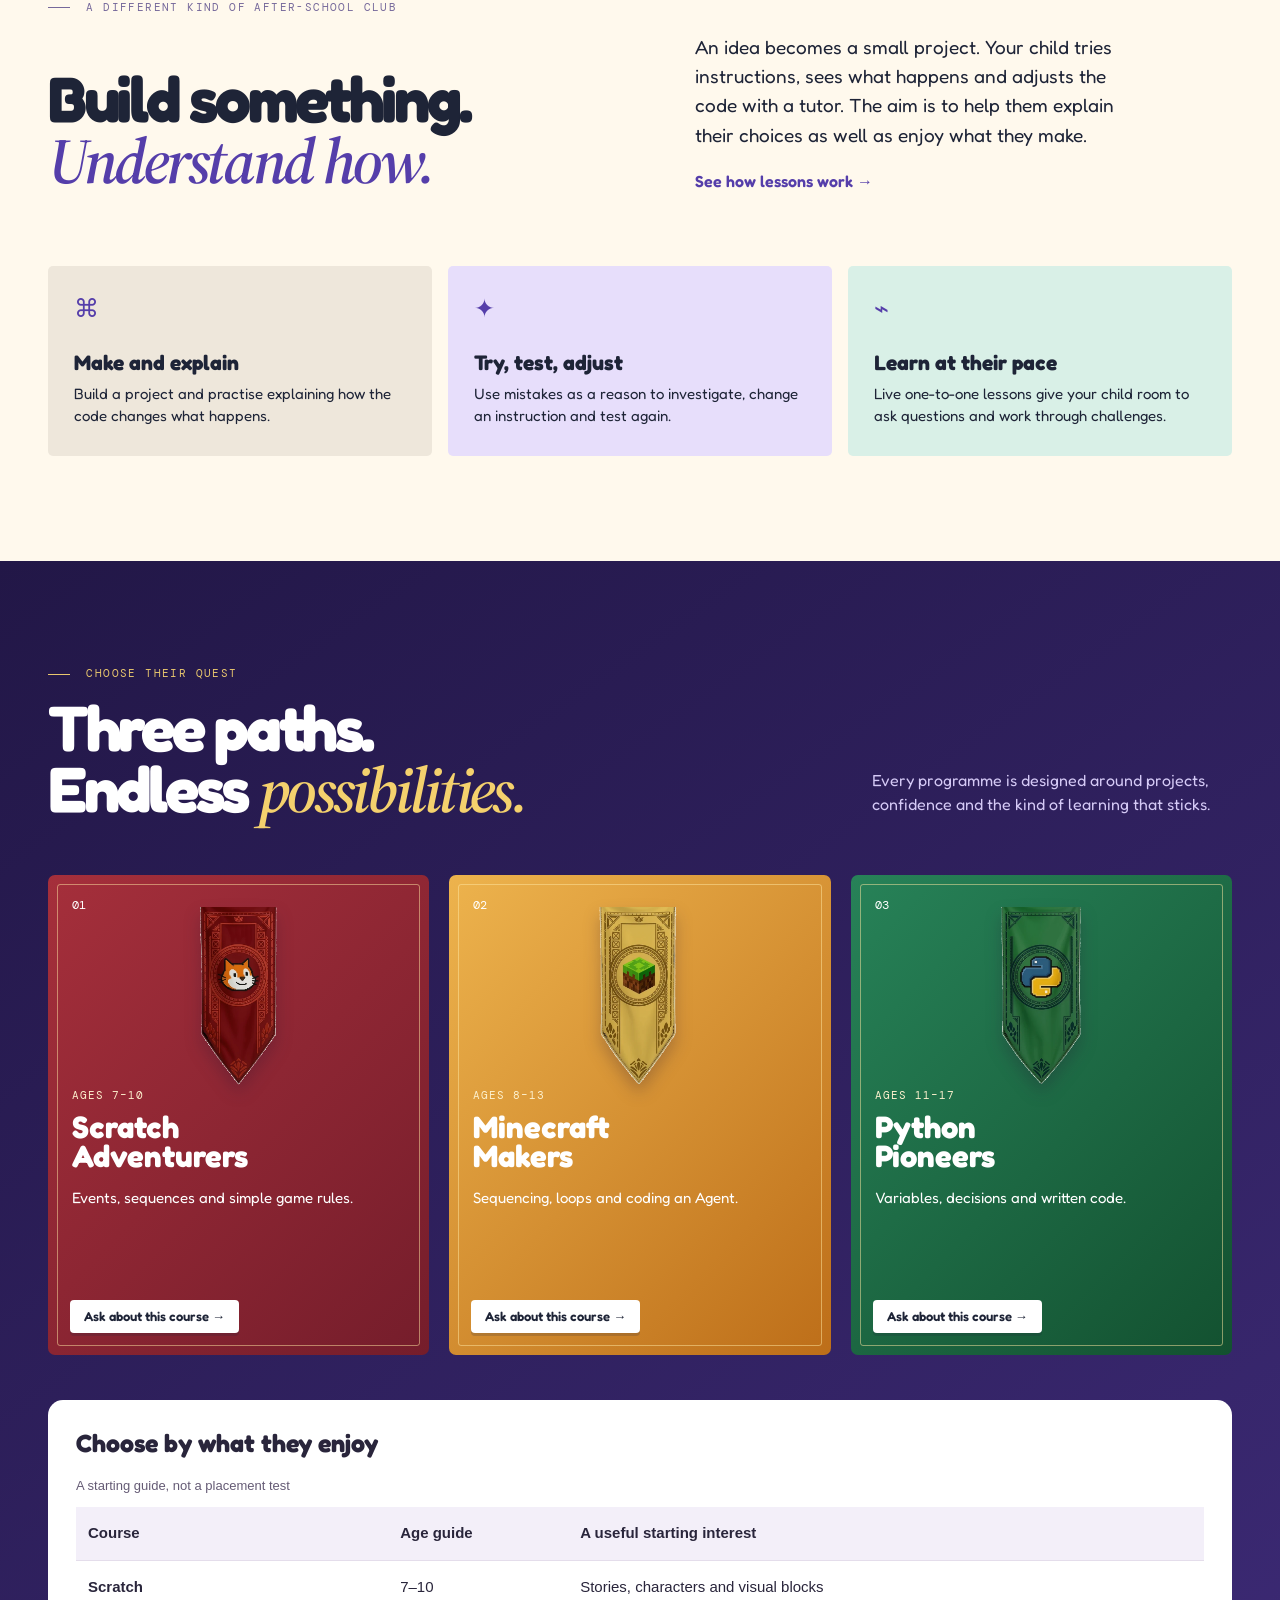
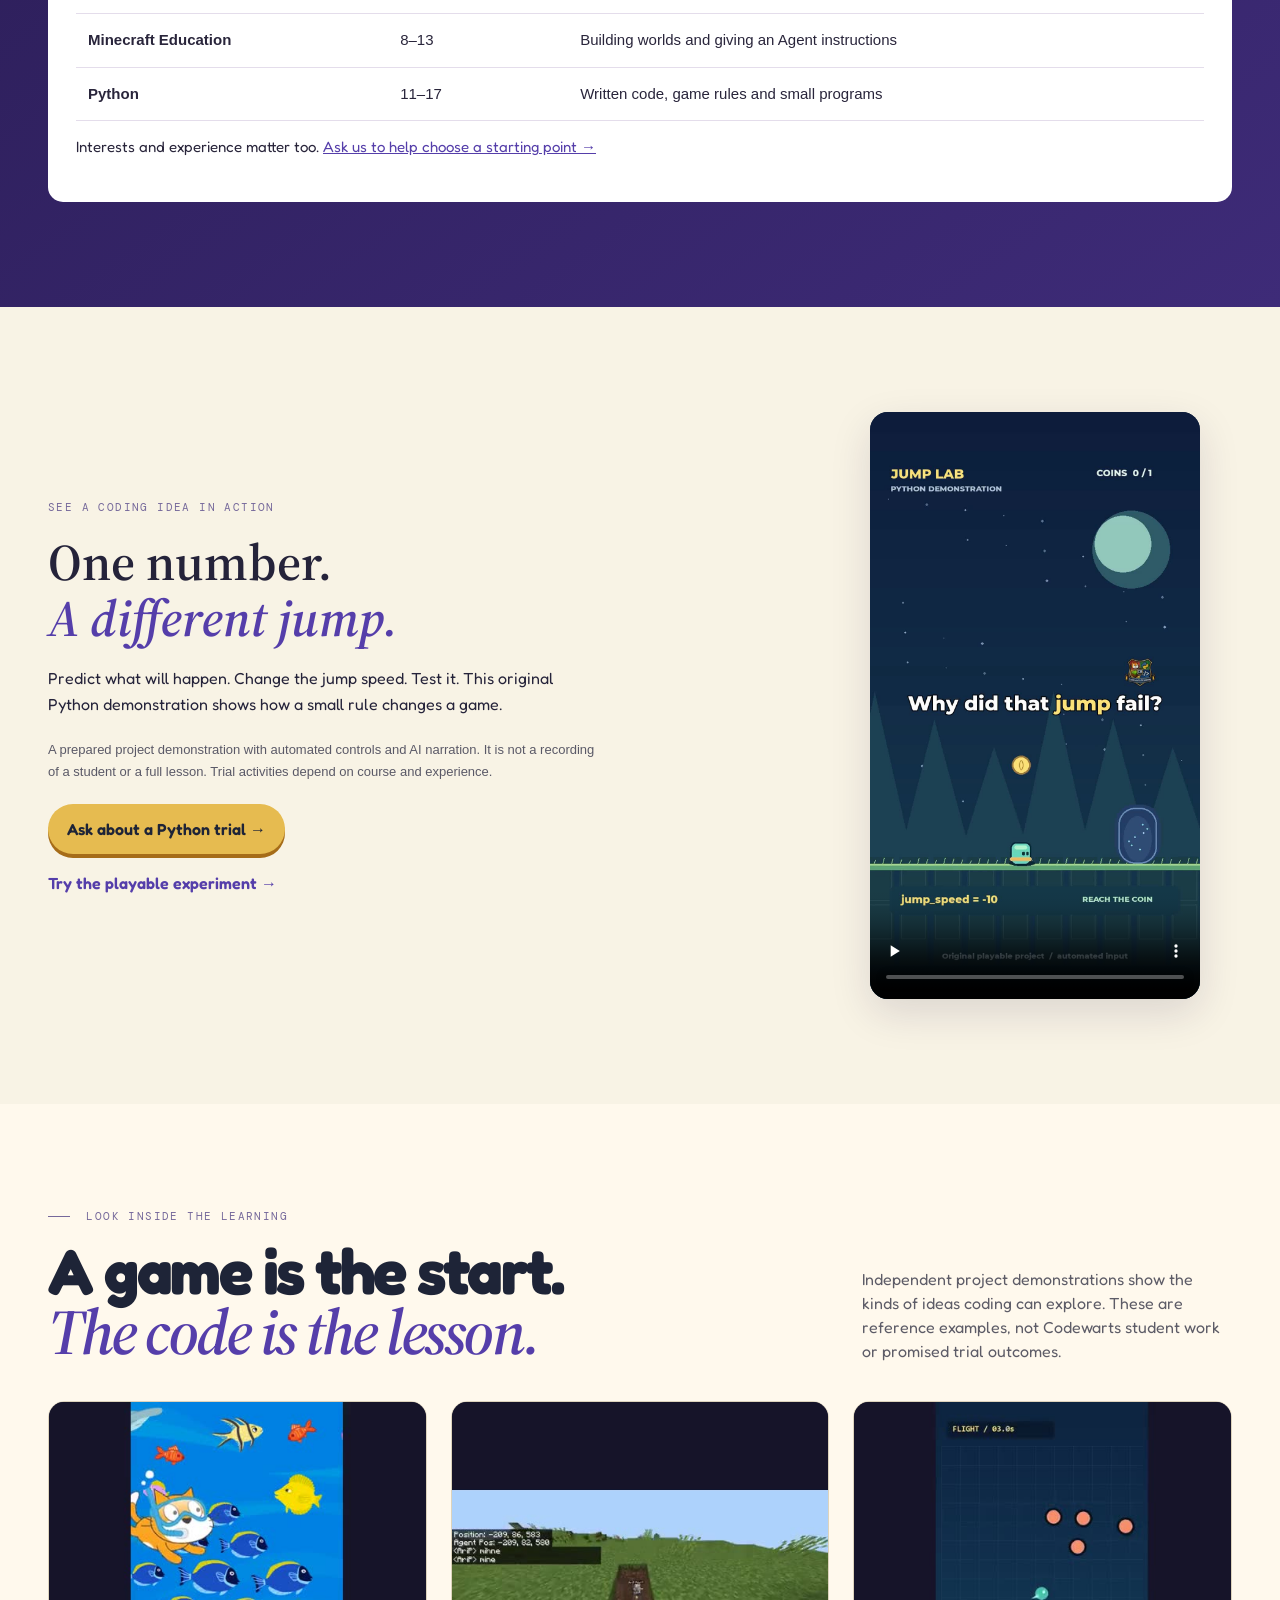
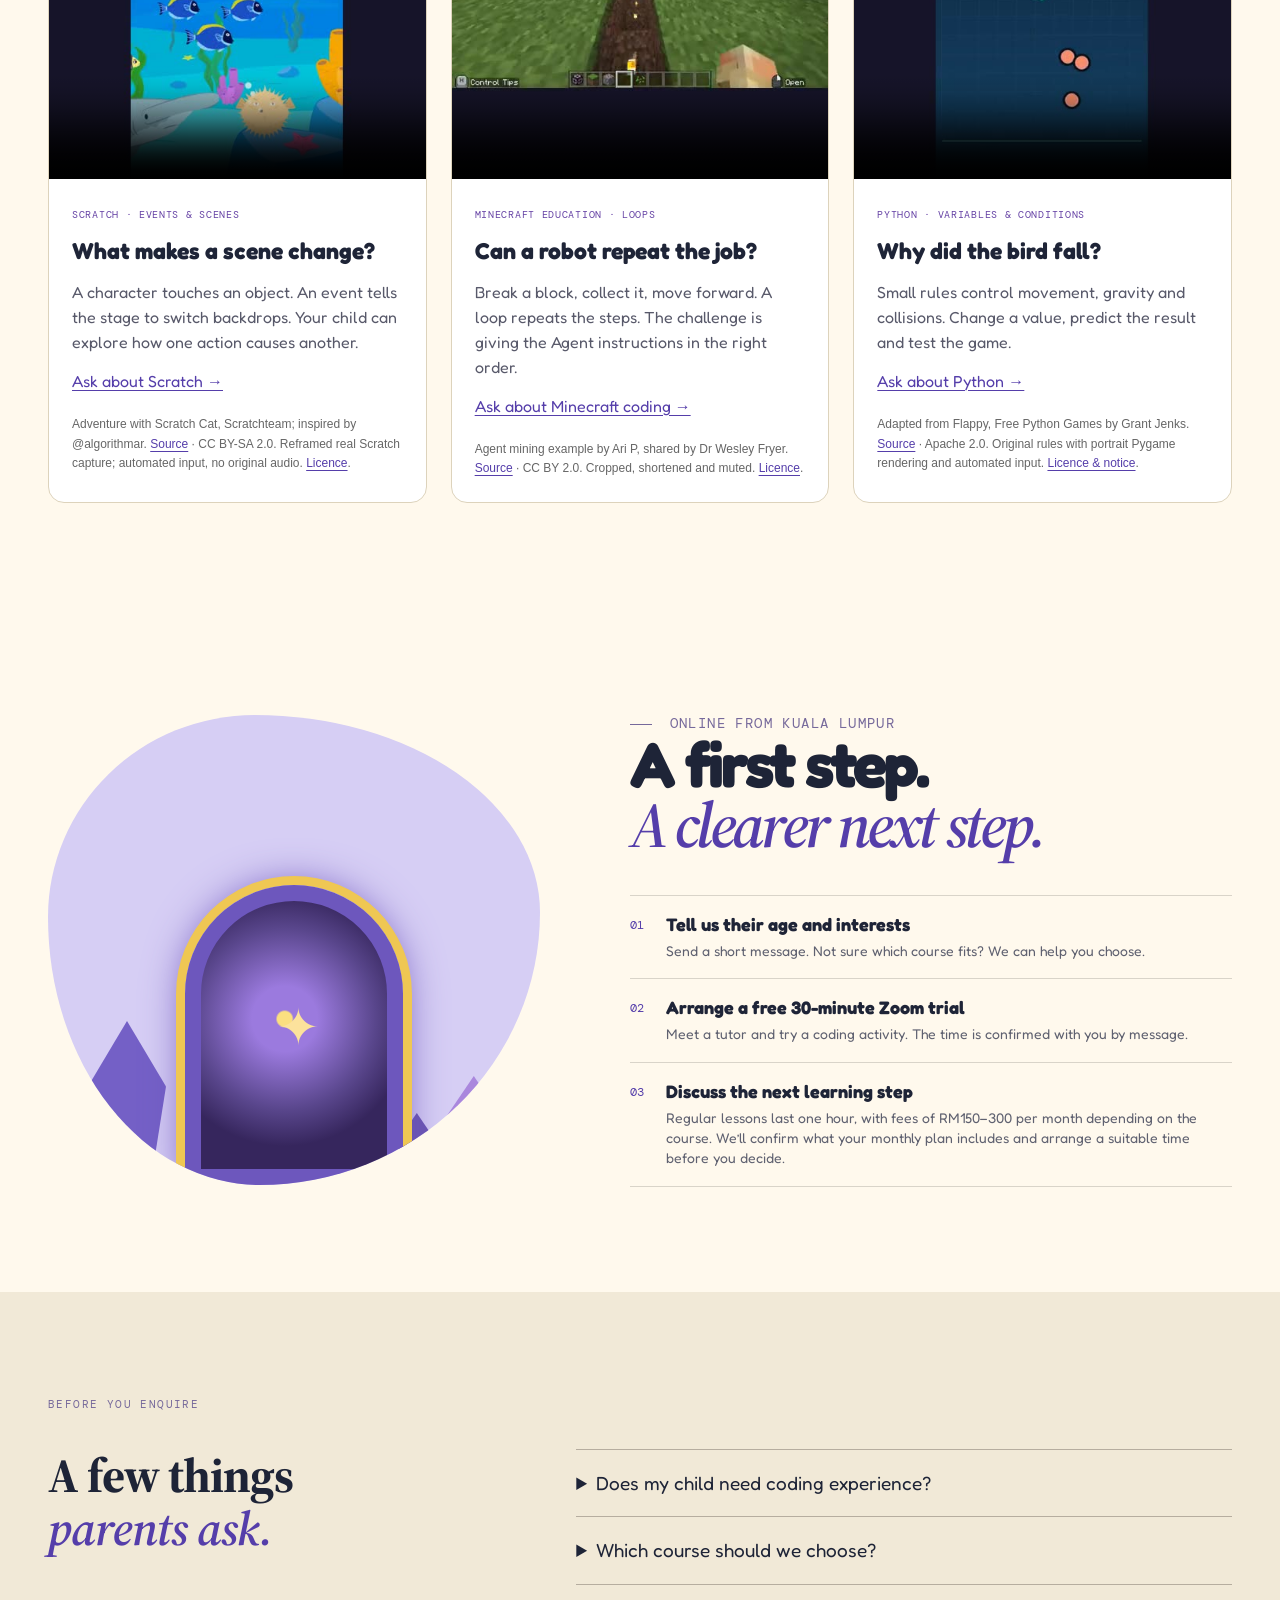
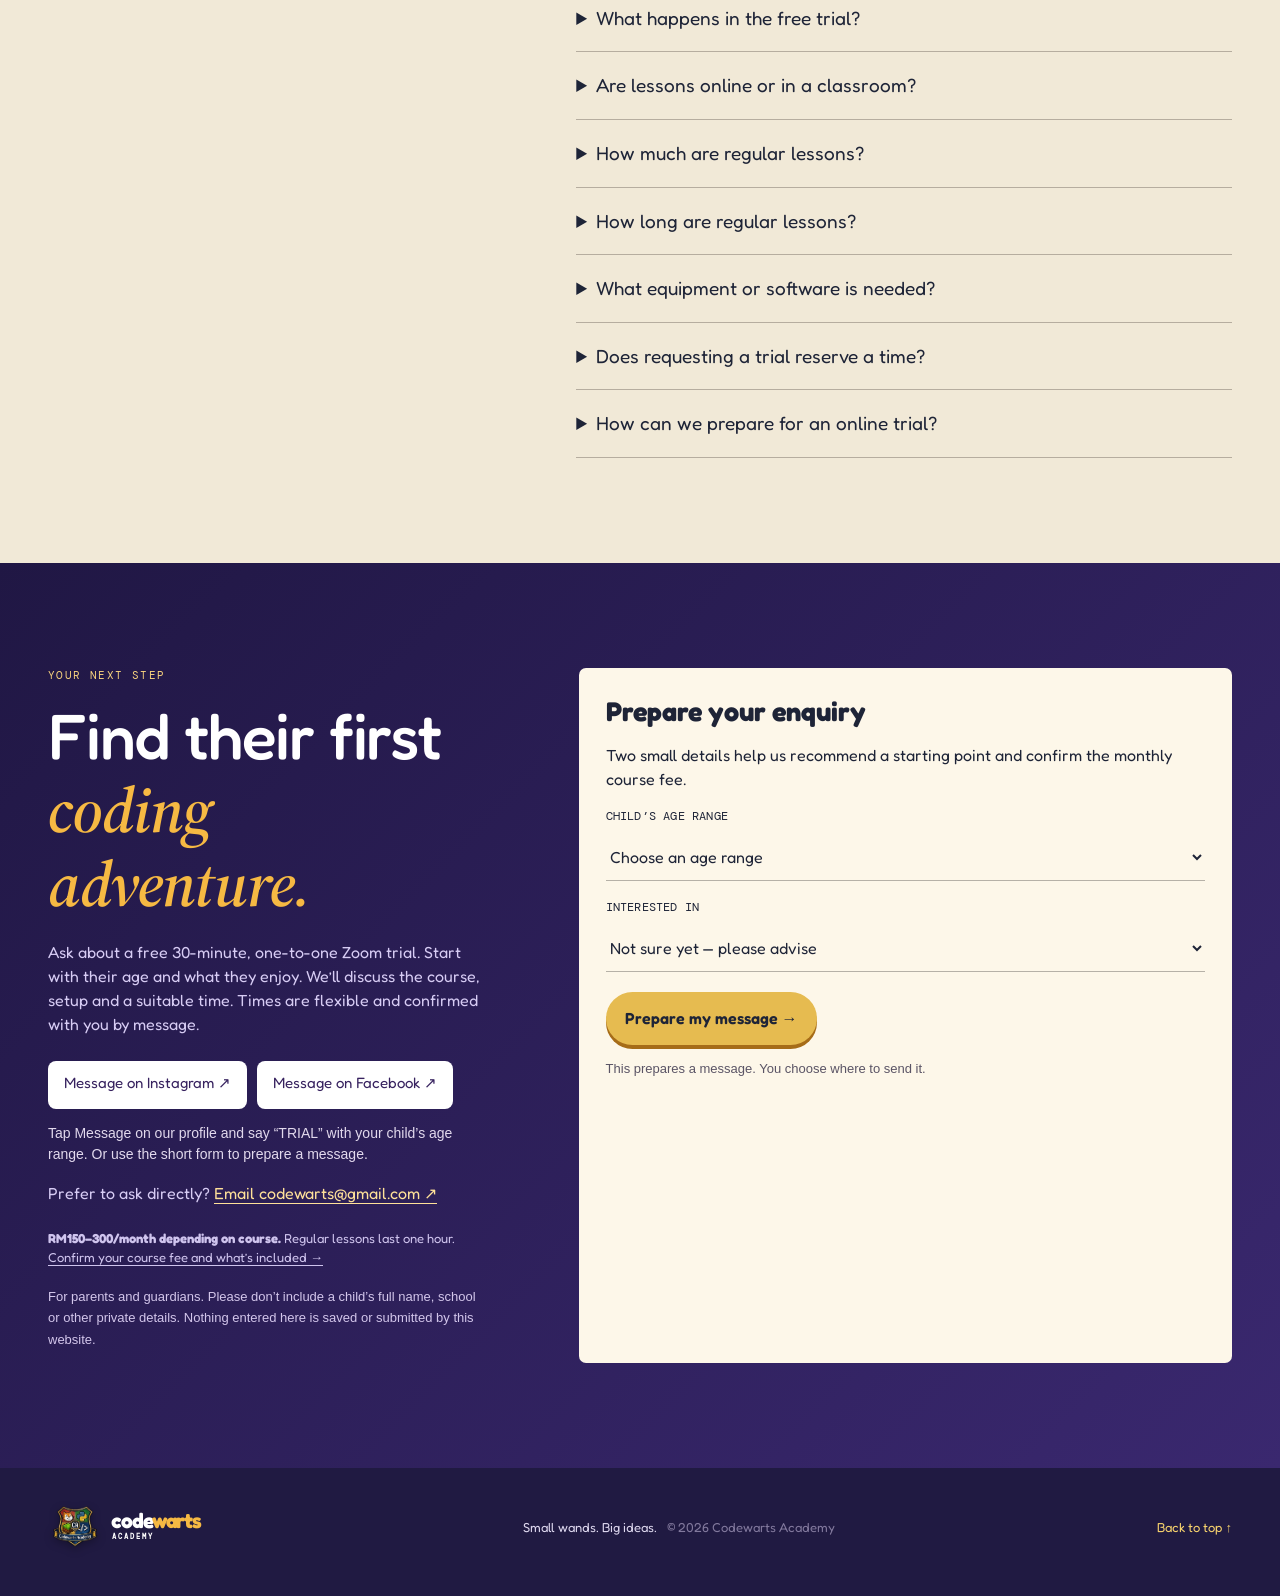
==== commit e39638c1: "Add original Frog Gap coding experiment and parent enquiry path" ====
--- a/index.html
+++ b/index.html
@@ -43,7 +43,7 @@
 </div>
 </section>
 <section aria-label="Teaching focus" class="ticker"><div>CREATE <b>✦</b> EXPLORE <b>✦</b> BUILD <b>✦</b> IMAGINE <b>✦</b> CREATE <b>✦</b> EXPLORE <b>✦</b> BUILD <b>✦</b> IMAGINE <b>✦</b></div></section>
-<section aria-labelledby="free-activity-title" class="free-activity section"><div><p class="eyebrow dark">TRY SOMETHING TOGETHER</p><h2 id="free-activity-title">Can two instructions<br/><em>reach the treasure?</em></h2><p>Guide a robot, spot a bug and discover a repeating pattern. Our free original coding challenge gives your family a small idea to explore before choosing a class.</p><a class="button primary" href="treasure-trail/?utm_source=website&amp;utm_medium=homepage">Play Treasure Trail →</a><p class="activity-note">Three puzzles · No account or download · Includes a paper activity</p></div><a aria-label="Play Treasure Trail, our free family coding challenge" href="treasure-trail/"><img alt="Treasure Trail: a robot follows right and up arrows to a gem" height="630" loading="lazy" src="assets/treasure-trail-share.png" width="1200"/></a></section><section class="intro section" id="about">
+<section aria-labelledby="free-activity-title" class="free-activity section"><div><p class="eyebrow dark">TRY SOMETHING TOGETHER</p><h2 id="free-activity-title">Can two instructions<br/><em>reach the treasure?</em></h2><p>Guide a robot, spot a bug and discover a repeating pattern. Our free original coding challenge gives your family a small idea to explore before choosing a class.</p><a class="button primary" href="treasure-trail/?utm_source=website&amp;utm_medium=homepage">Play Treasure Trail →</a><p class="activity-note">Three puzzles · No account or download · Includes a paper activity</p><p><a href="frog-gap/?utm_source=website&amp;utm_medium=homepage">New: can one number clear Frog Gap? →</a></p></div><a aria-label="Play Treasure Trail, our free family coding challenge" href="treasure-trail/"><img alt="Treasure Trail: a robot follows right and up arrows to a gem" height="630" loading="lazy" src="assets/treasure-trail-share.png" width="1200"/></a></section><section class="intro section" id="about">
 <p class="eyebrow dark"><i></i> A different kind of after-school club</p>
 <div class="intro-grid"><h2>Build something.<br/><em>Understand how.</em></h2><div><p>An idea becomes a small project. Your child tries instructions, sees what happens and adjusts the code with a tutor. The aim is to help them explain their choices as well as enjoy what they make.</p><a class="arrow-link" href="#path">See how lessons work →</a></div></div>
 <div class="value-cards"><article><span class="card-icon">⌘</span><h3>Make and explain</h3><p>Build a project and practise explaining how the code changes what happens.</p></article><article><span class="card-icon">✦</span><h3>Try, test, adjust</h3><p>Use mistakes as a reason to investigate, change an instruction and test again.</p></article><article><span class="card-icon">⌁</span><h3>Learn at their pace</h3><p>Live one-to-one lessons give your child room to ask questions and work through challenges.</p></article></div>
--- a/enquiry.css
+++ b/enquiry.css
@@ -7,4 +7,4 @@
 
 .free-activity{display:grid;grid-template-columns:1fr 1fr;gap:45px;align-items:center;background:#f4eedf}.free-activity h2{font:600 44px/1.14 'Source Serif 4',Georgia,serif;letter-spacing:-1px;margin:15px 0}.free-activity h2 em{color:#553eaa}.free-activity p{line-height:1.6}.free-activity img{display:block;width:100%;height:auto;border-radius:16px;border:1px solid #dacfb9}.free-activity .activity-note{font-size:13px;color:#625970}.direct-enquiry{display:flex;flex-wrap:wrap;gap:10px;margin:25px 0 12px}.direct-enquiry a{display:inline-block;background:#fff;color:#37225f!important;border-radius:8px;text-decoration:none;padding:12px 16px;font-size:15px;min-height:48px}.contact .direct-note{font:14px/1.6 Arial,sans-serif;color:#e2d9ed!important}@media(max-width:760px){.free-activity{grid-template-columns:1fr;gap:24px}.free-activity h2{font-size:36px}.direct-enquiry{flex-direction:column}.direct-enquiry a{text-align:center}}
 
-.hero .lesson-price{border-left:3px solid #bd8b37;padding:9px 0 9px 16px;font:14px/1.65 Arial,sans-serif;color:#514563;margin:20px 0;max-width:520px}.hero .lesson-price strong{color:#37225f;font-size:16px}
+.hero .lesson-price{border-left:3px solid #bd8b37;padding:9px 0 9px 16px;font:14px/1.65 Arial,sans-serif;color:#e9e0ff;margin:20px 0;max-width:520px}.hero .lesson-price strong{color:#ffe08a;font-size:16px}
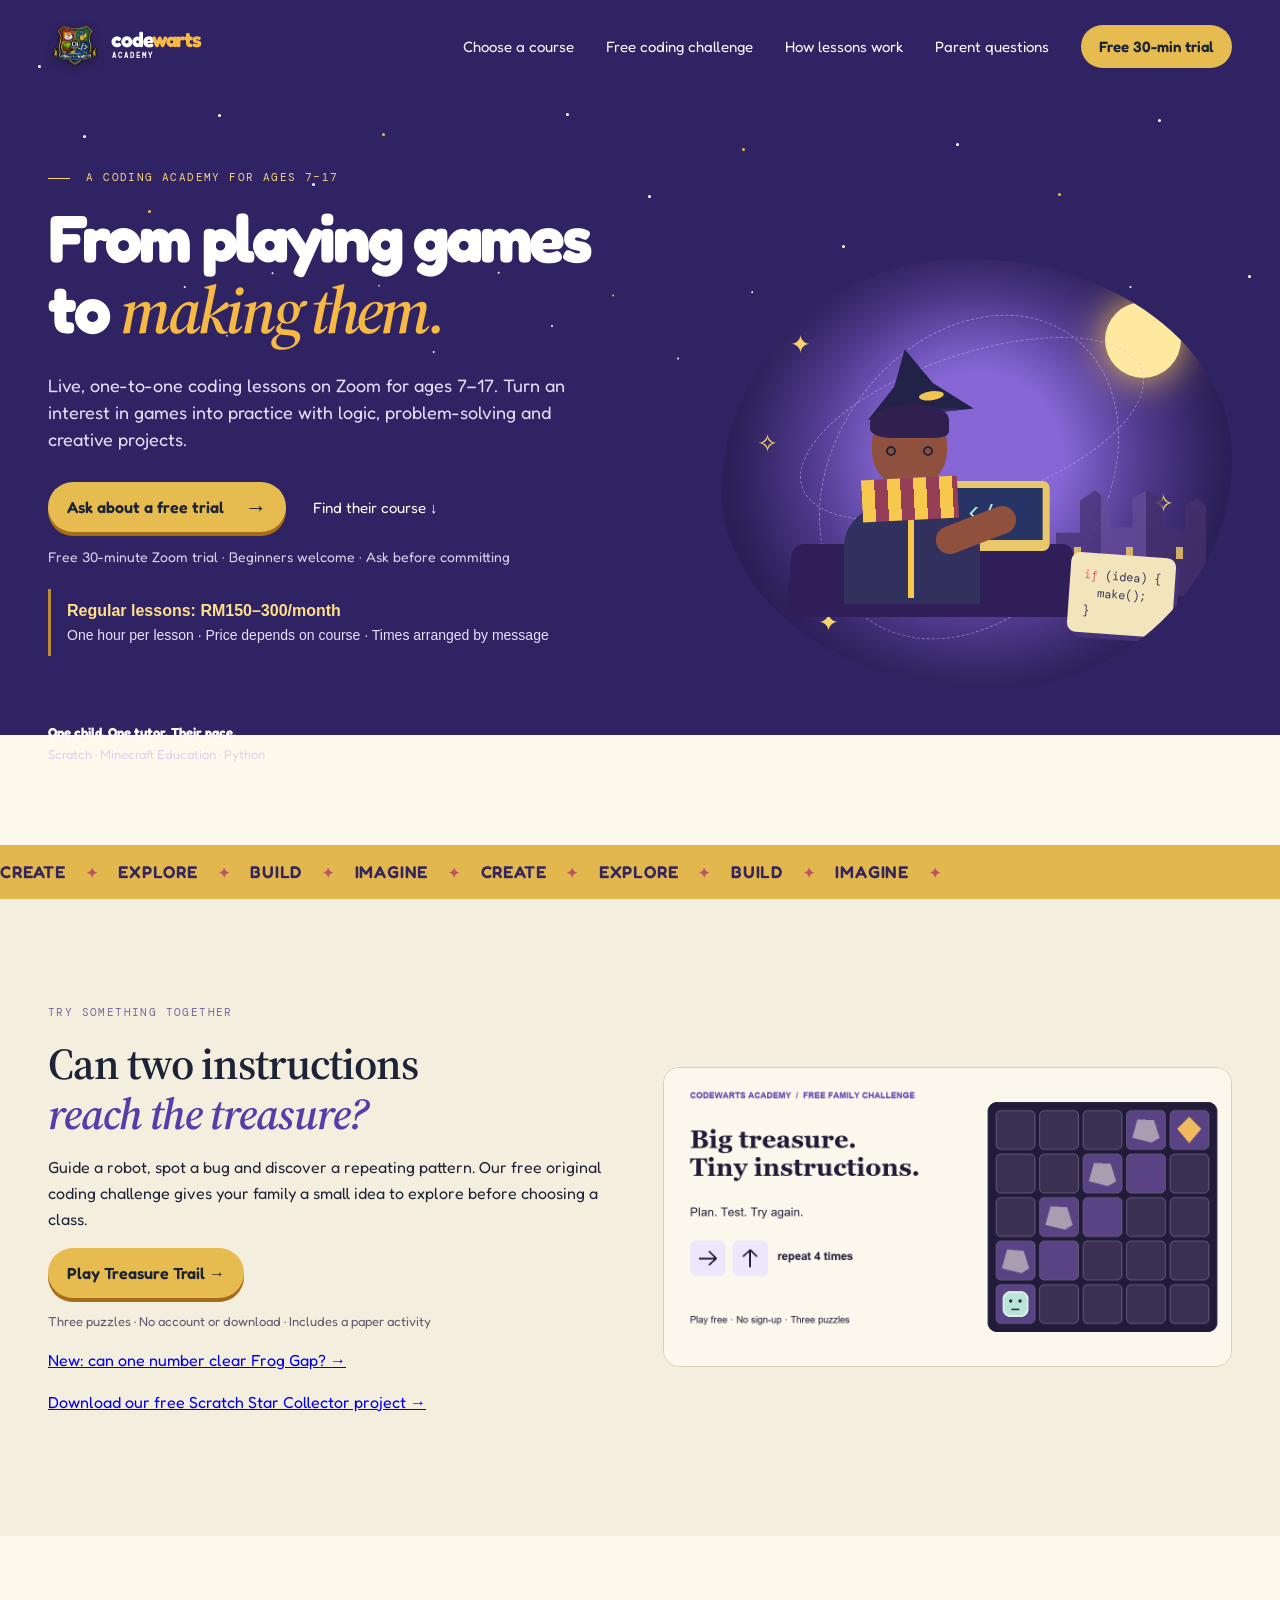
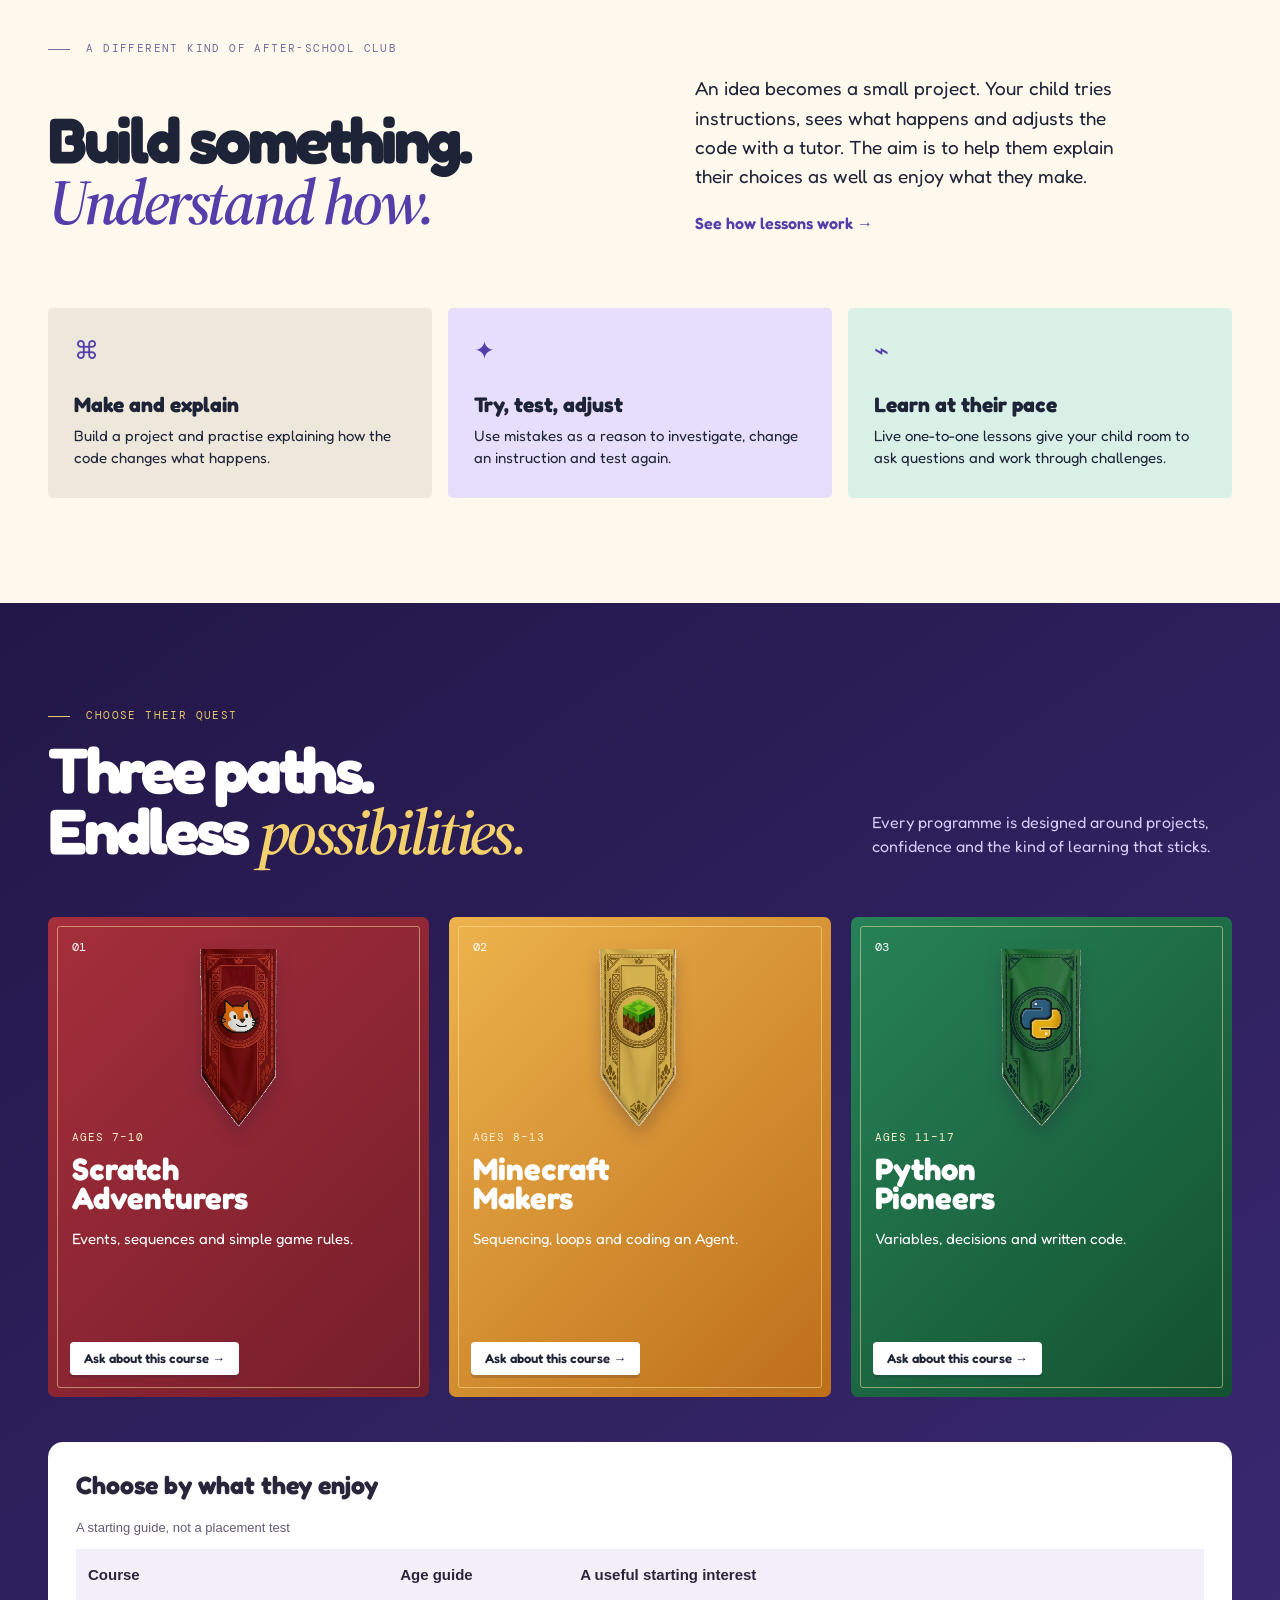
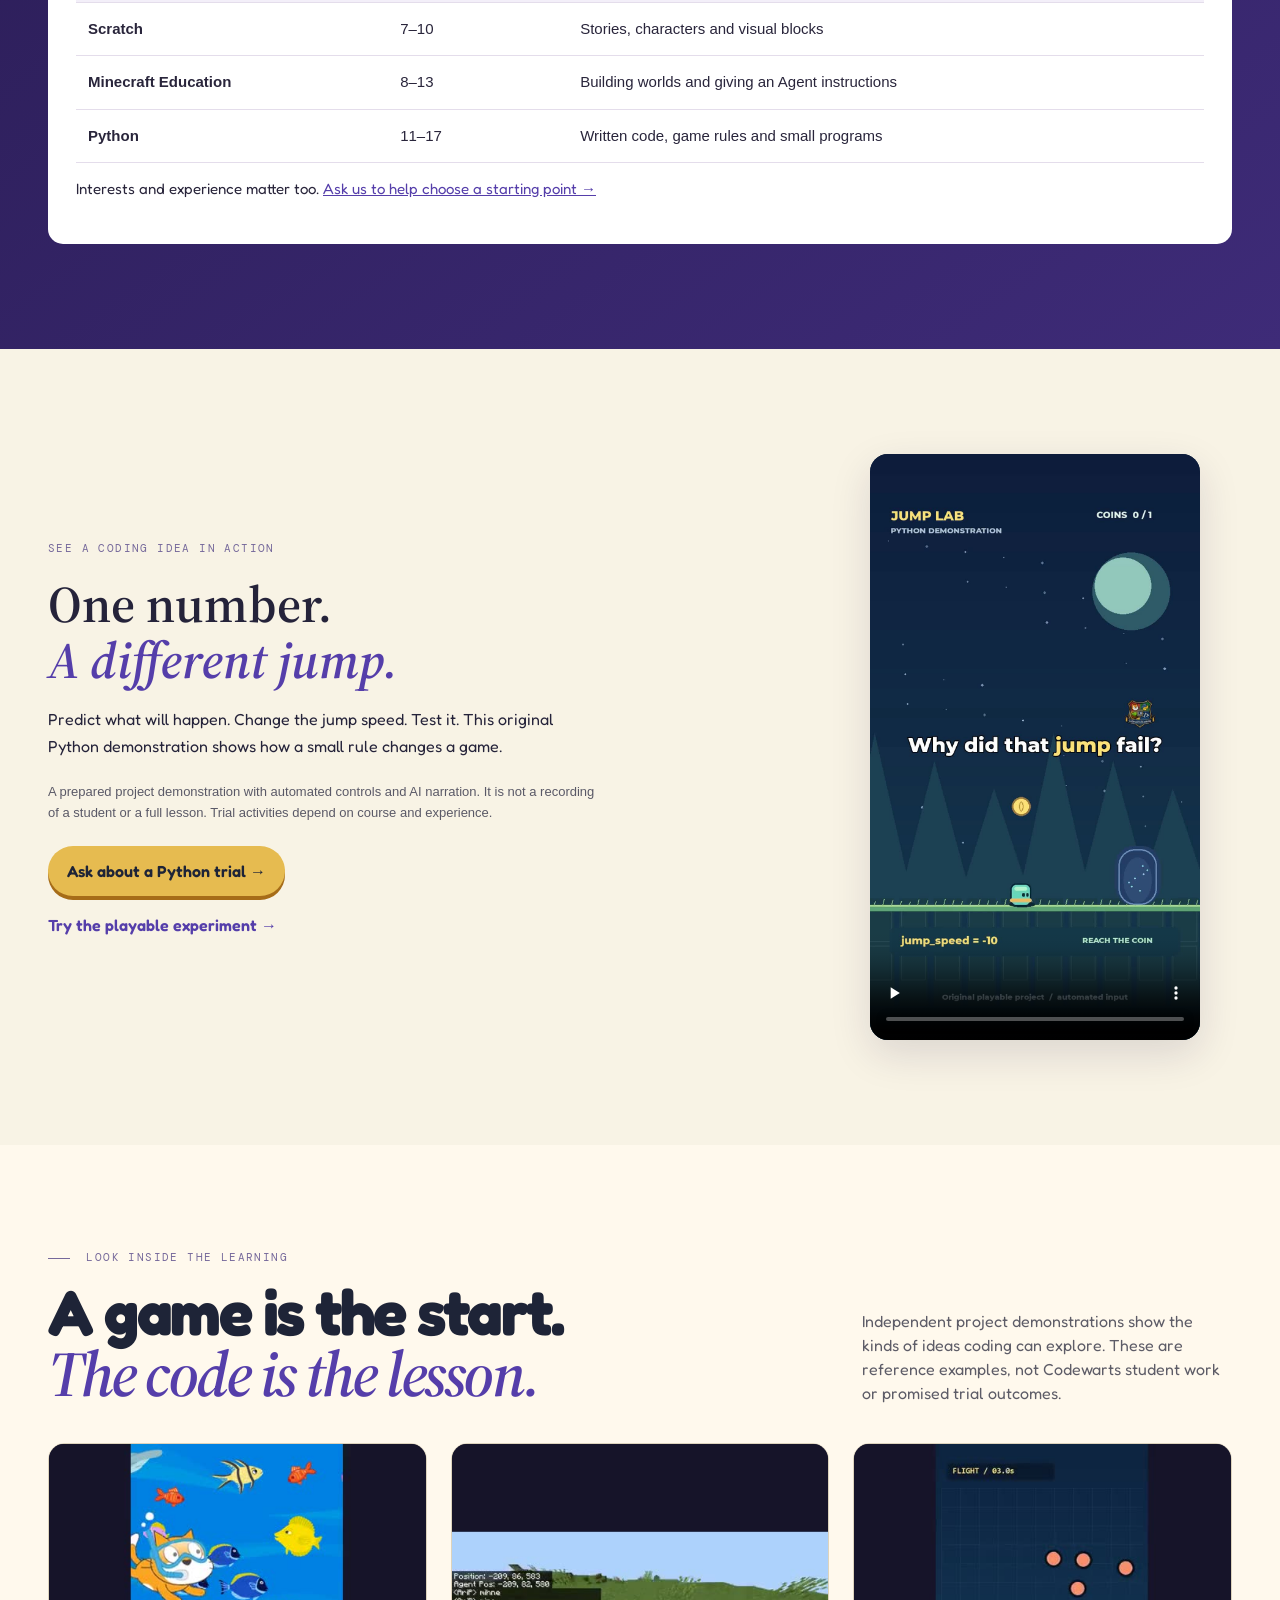
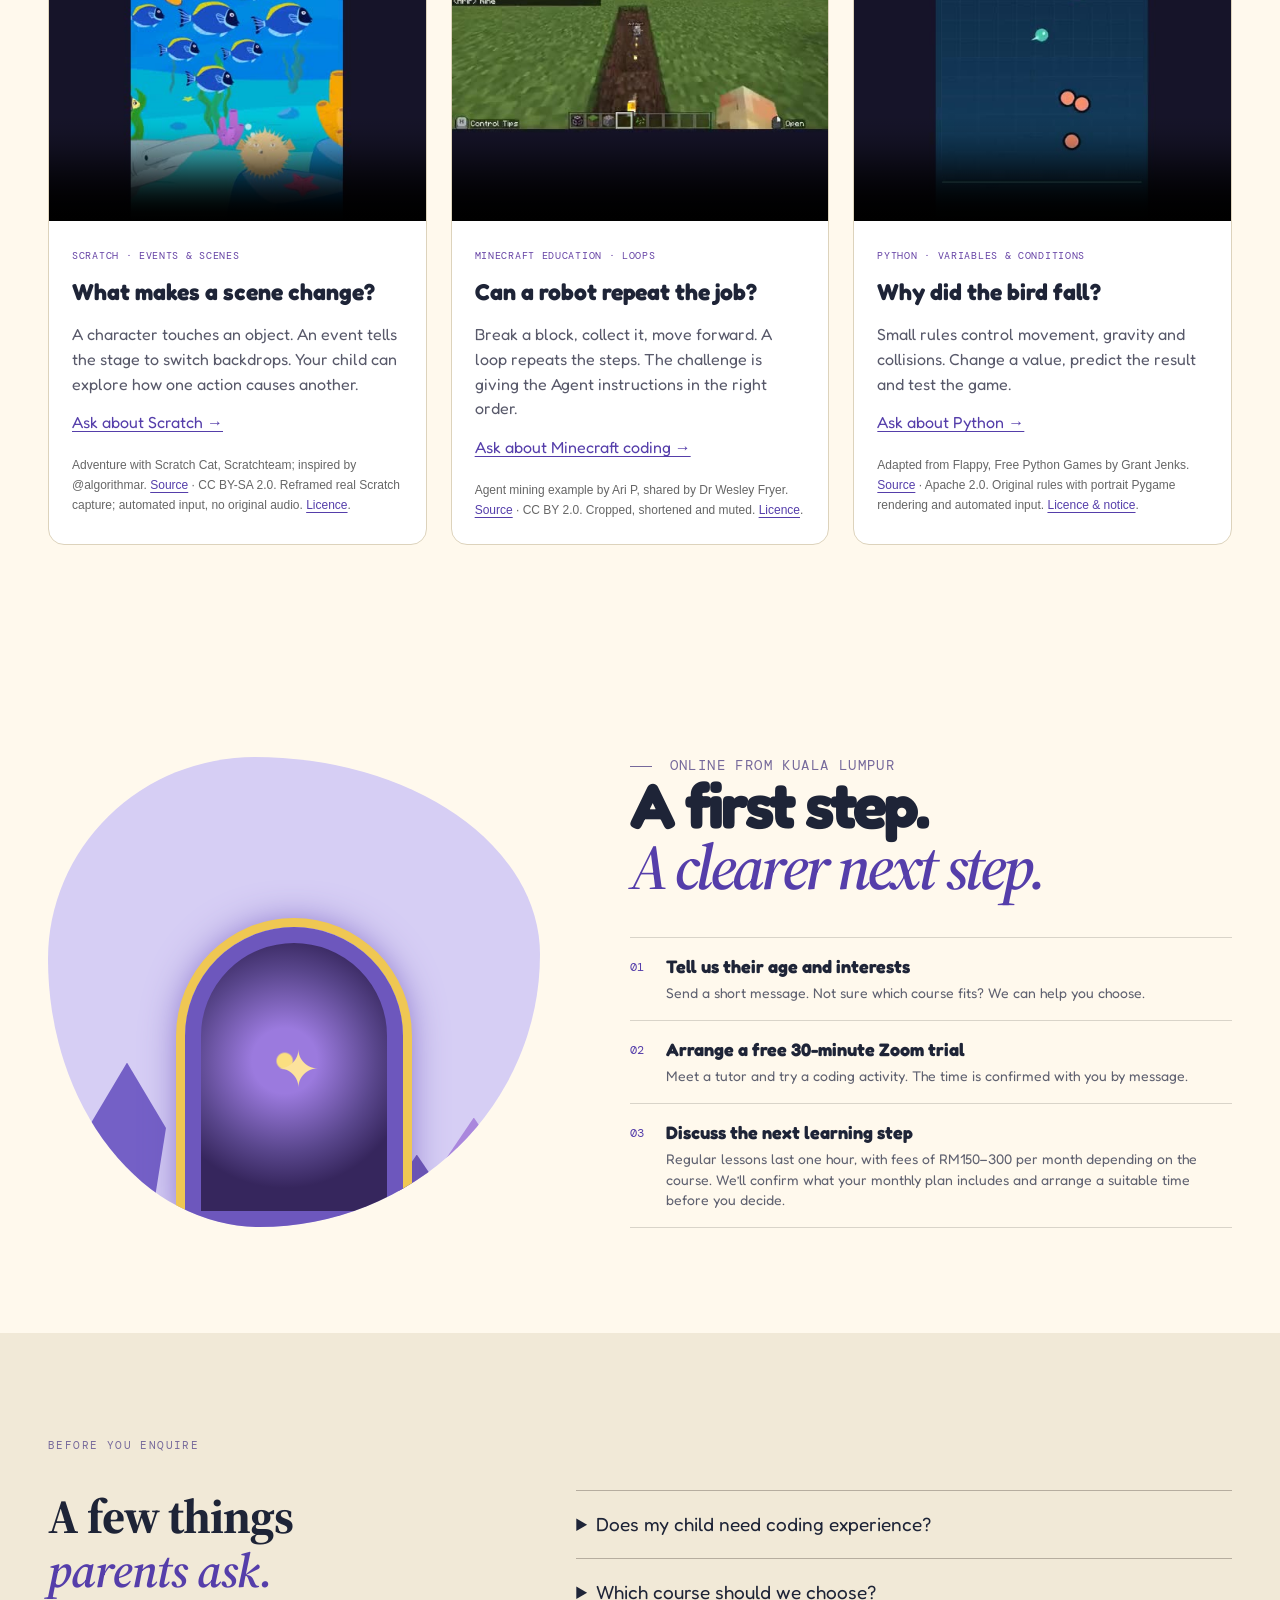
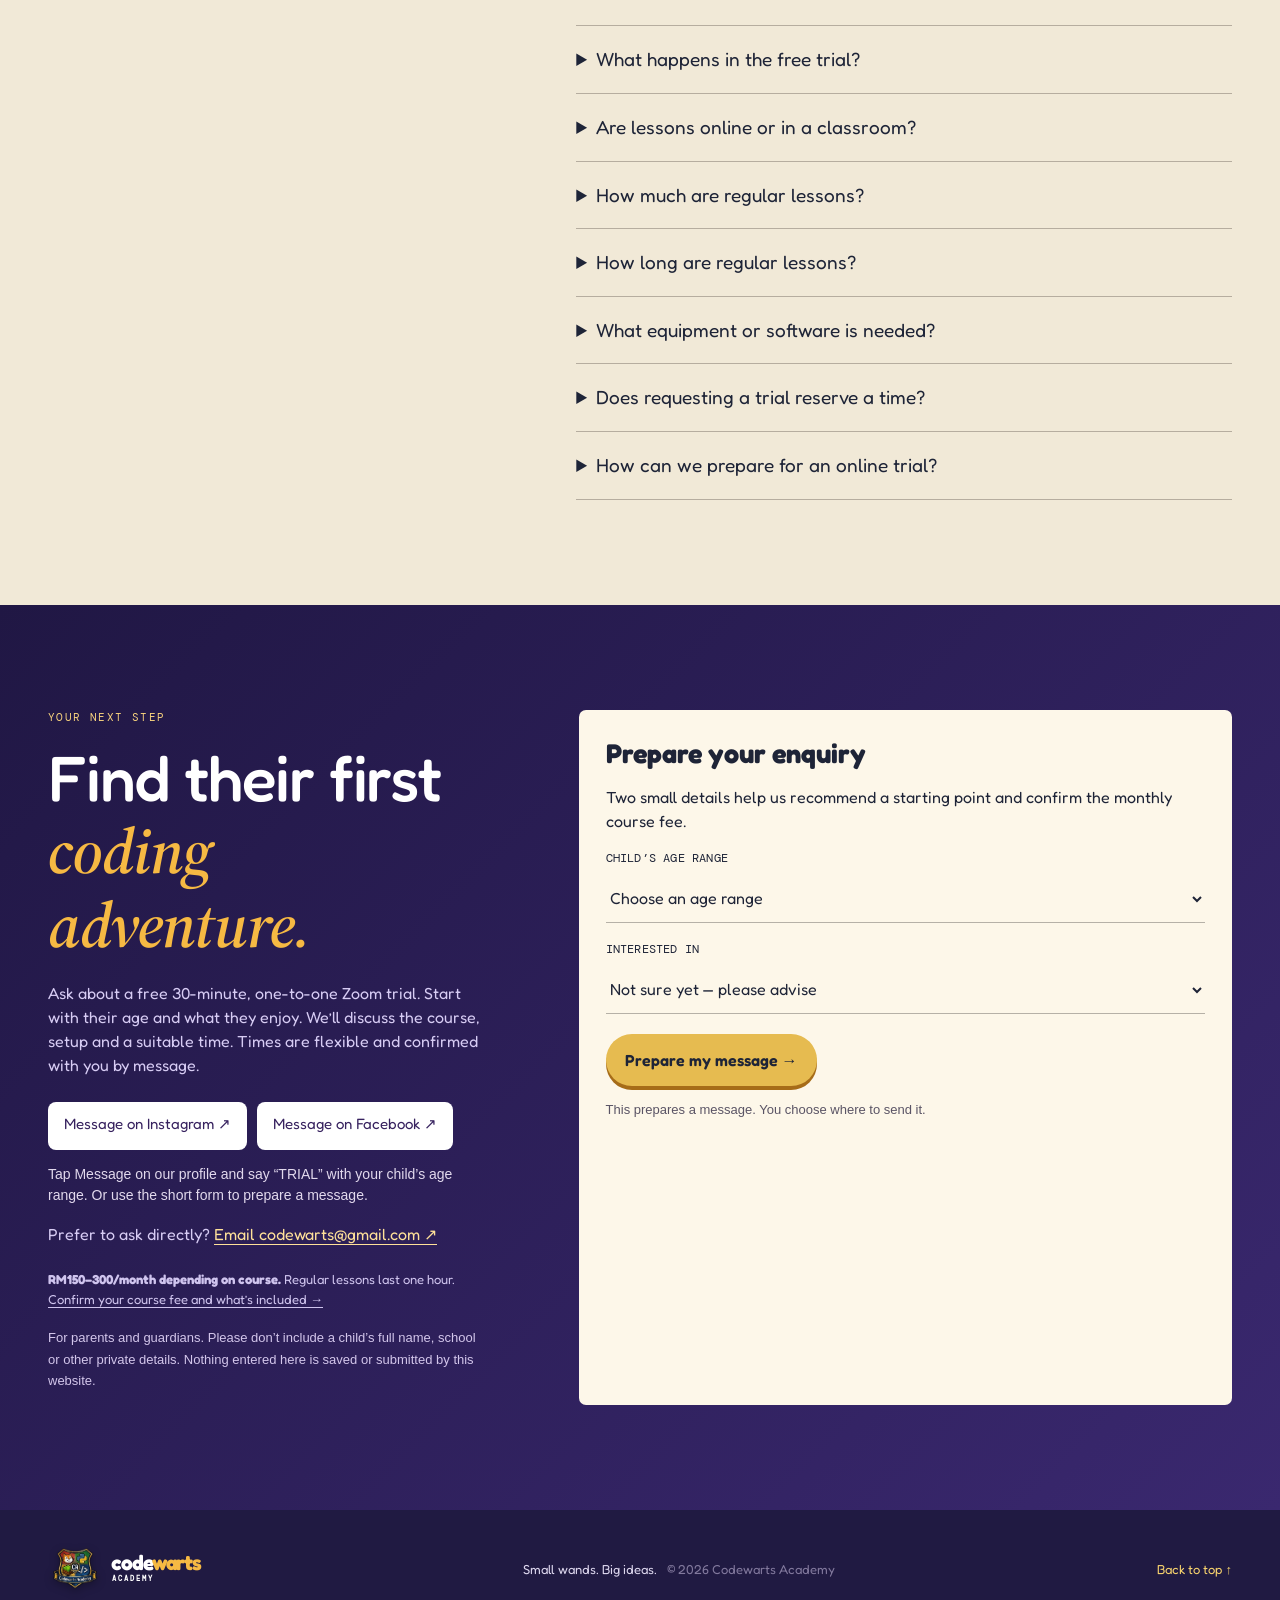
==== commit 720a998b: "Add original downloadable Scratch Star Collector activity" ====
--- a/index.html
+++ b/index.html
@@ -43,7 +43,7 @@
 </div>
 </section>
 <section aria-label="Teaching focus" class="ticker"><div>CREATE <b>✦</b> EXPLORE <b>✦</b> BUILD <b>✦</b> IMAGINE <b>✦</b> CREATE <b>✦</b> EXPLORE <b>✦</b> BUILD <b>✦</b> IMAGINE <b>✦</b></div></section>
-<section aria-labelledby="free-activity-title" class="free-activity section"><div><p class="eyebrow dark">TRY SOMETHING TOGETHER</p><h2 id="free-activity-title">Can two instructions<br/><em>reach the treasure?</em></h2><p>Guide a robot, spot a bug and discover a repeating pattern. Our free original coding challenge gives your family a small idea to explore before choosing a class.</p><a class="button primary" href="treasure-trail/?utm_source=website&amp;utm_medium=homepage">Play Treasure Trail →</a><p class="activity-note">Three puzzles · No account or download · Includes a paper activity</p><p><a href="frog-gap/?utm_source=website&amp;utm_medium=homepage">New: can one number clear Frog Gap? →</a></p></div><a aria-label="Play Treasure Trail, our free family coding challenge" href="treasure-trail/"><img alt="Treasure Trail: a robot follows right and up arrows to a gem" height="630" loading="lazy" src="assets/treasure-trail-share.png" width="1200"/></a></section><section class="intro section" id="about">
+<section aria-labelledby="free-activity-title" class="free-activity section"><div><p class="eyebrow dark">TRY SOMETHING TOGETHER</p><h2 id="free-activity-title">Can two instructions<br/><em>reach the treasure?</em></h2><p>Guide a robot, spot a bug and discover a repeating pattern. Our free original coding challenge gives your family a small idea to explore before choosing a class.</p><a class="button primary" href="treasure-trail/?utm_source=website&amp;utm_medium=homepage">Play Treasure Trail →</a><p class="activity-note">Three puzzles · No account or download · Includes a paper activity</p><p><a href="frog-gap/?utm_source=website&amp;utm_medium=homepage">New: can one number clear Frog Gap? →</a></p><p><a href="star-collector/">Download our free Scratch Star Collector project →</a></p></div><a aria-label="Play Treasure Trail, our free family coding challenge" href="treasure-trail/"><img alt="Treasure Trail: a robot follows right and up arrows to a gem" height="630" loading="lazy" src="assets/treasure-trail-share.png" width="1200"/></a></section><section class="intro section" id="about">
 <p class="eyebrow dark"><i></i> A different kind of after-school club</p>
 <div class="intro-grid"><h2>Build something.<br/><em>Understand how.</em></h2><div><p>An idea becomes a small project. Your child tries instructions, sees what happens and adjusts the code with a tutor. The aim is to help them explain their choices as well as enjoy what they make.</p><a class="arrow-link" href="#path">See how lessons work →</a></div></div>
 <div class="value-cards"><article><span class="card-icon">⌘</span><h3>Make and explain</h3><p>Build a project and practise explaining how the code changes what happens.</p></article><article><span class="card-icon">✦</span><h3>Try, test, adjust</h3><p>Use mistakes as a reason to investigate, change an instruction and test again.</p></article><article><span class="card-icon">⌁</span><h3>Learn at their pace</h3><p>Live one-to-one lessons give your child room to ask questions and work through challenges.</p></article></div>
